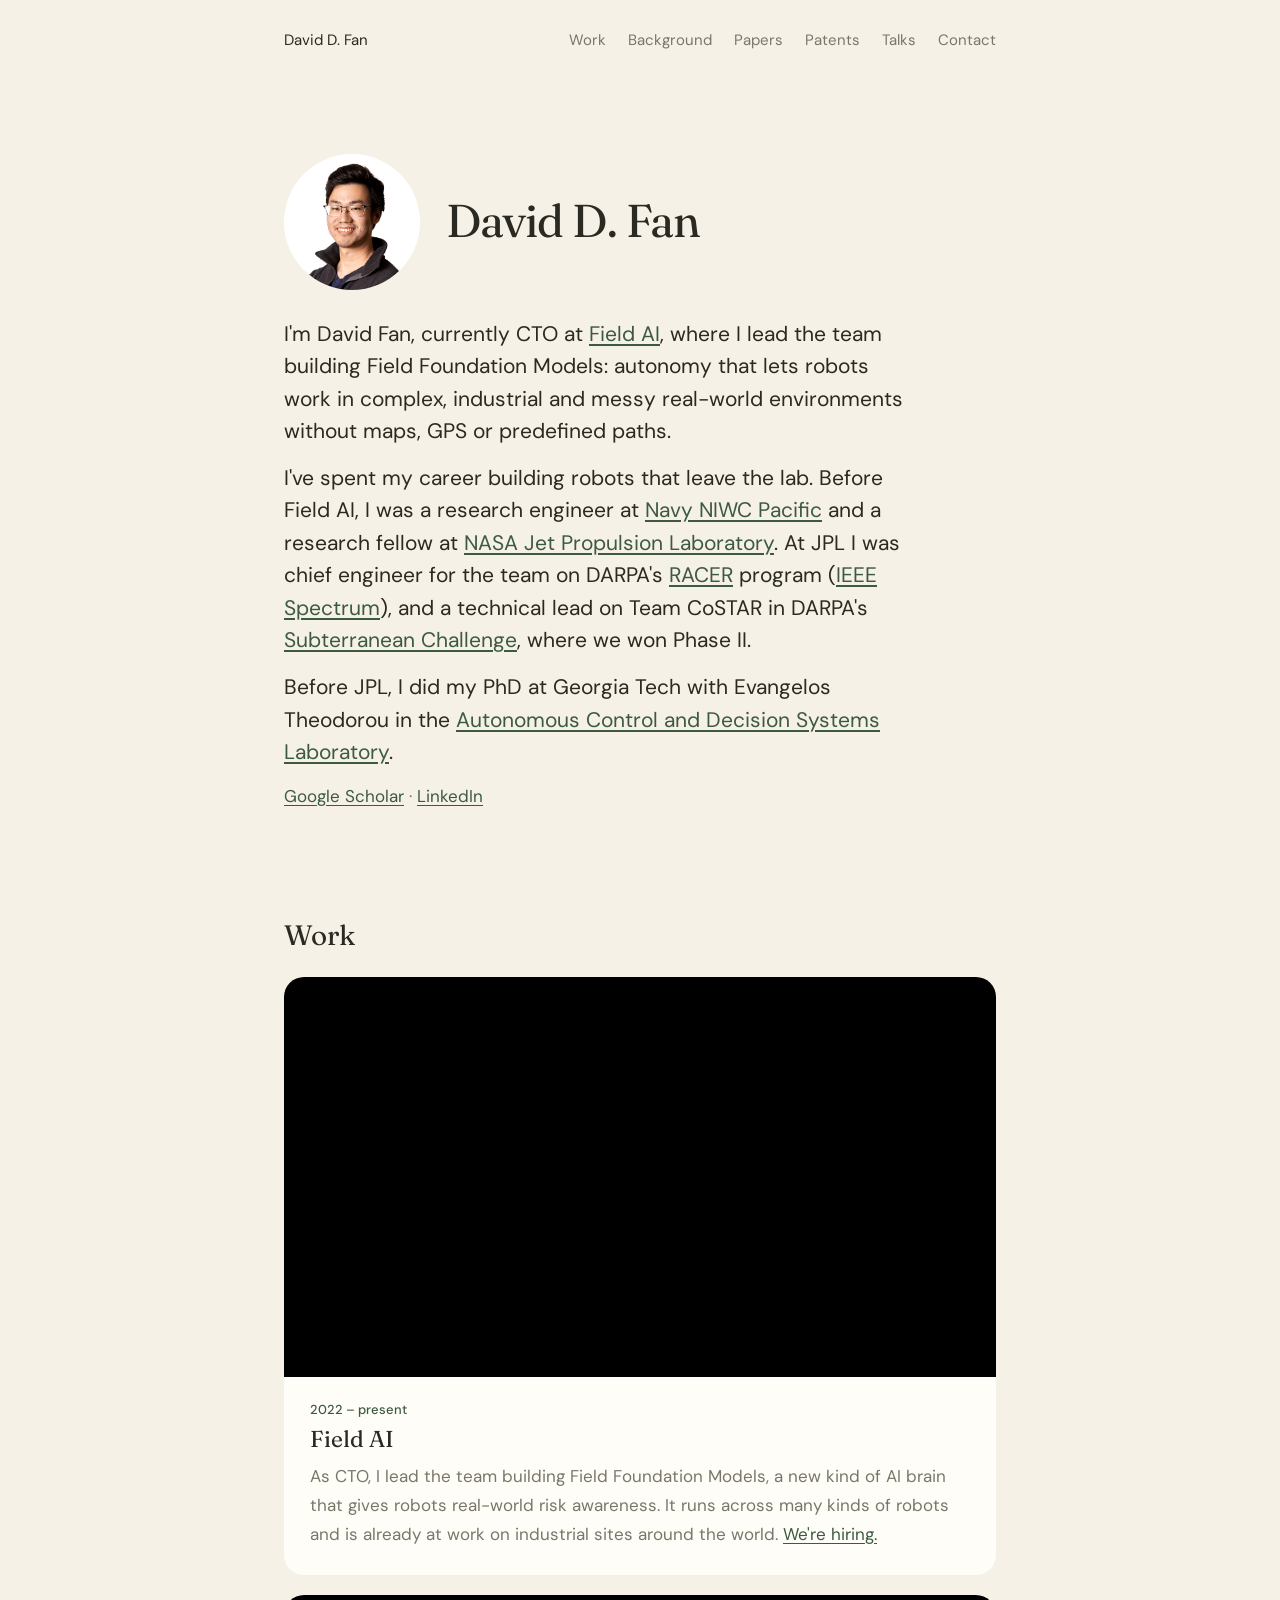
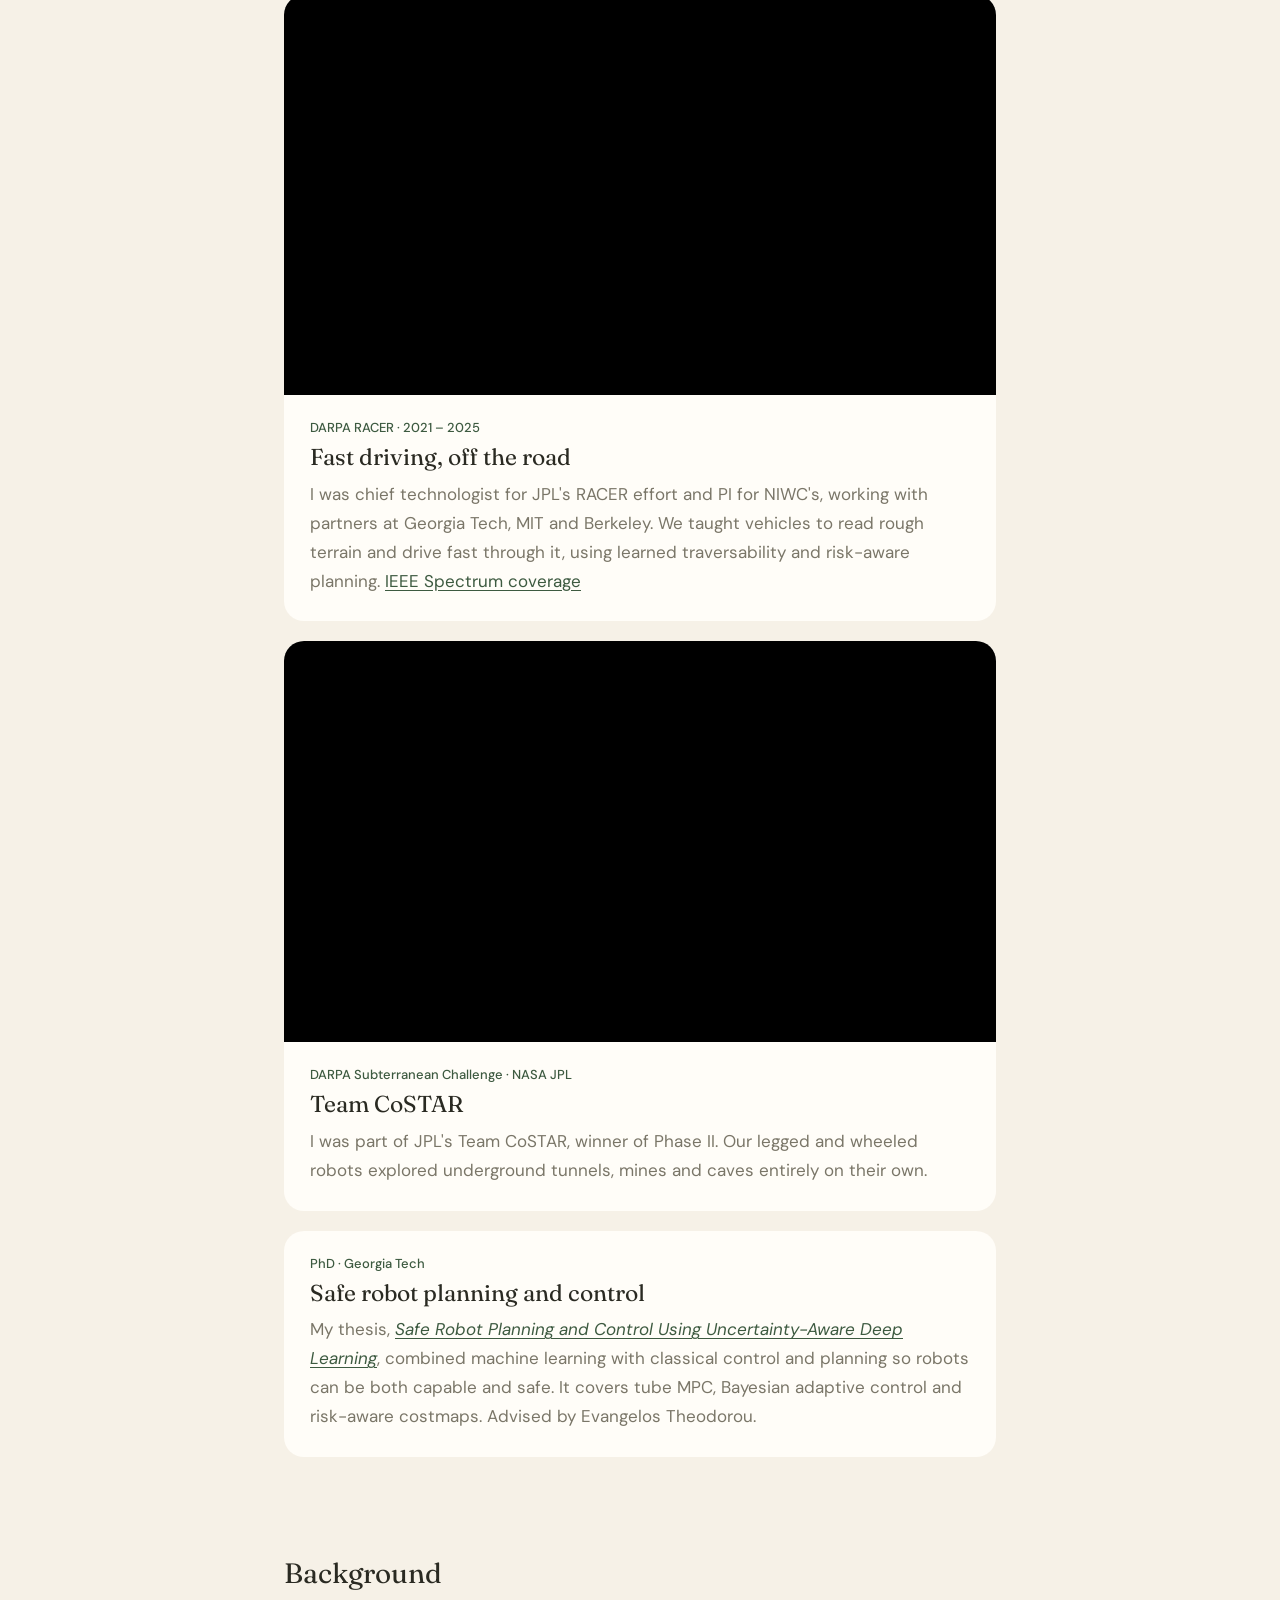
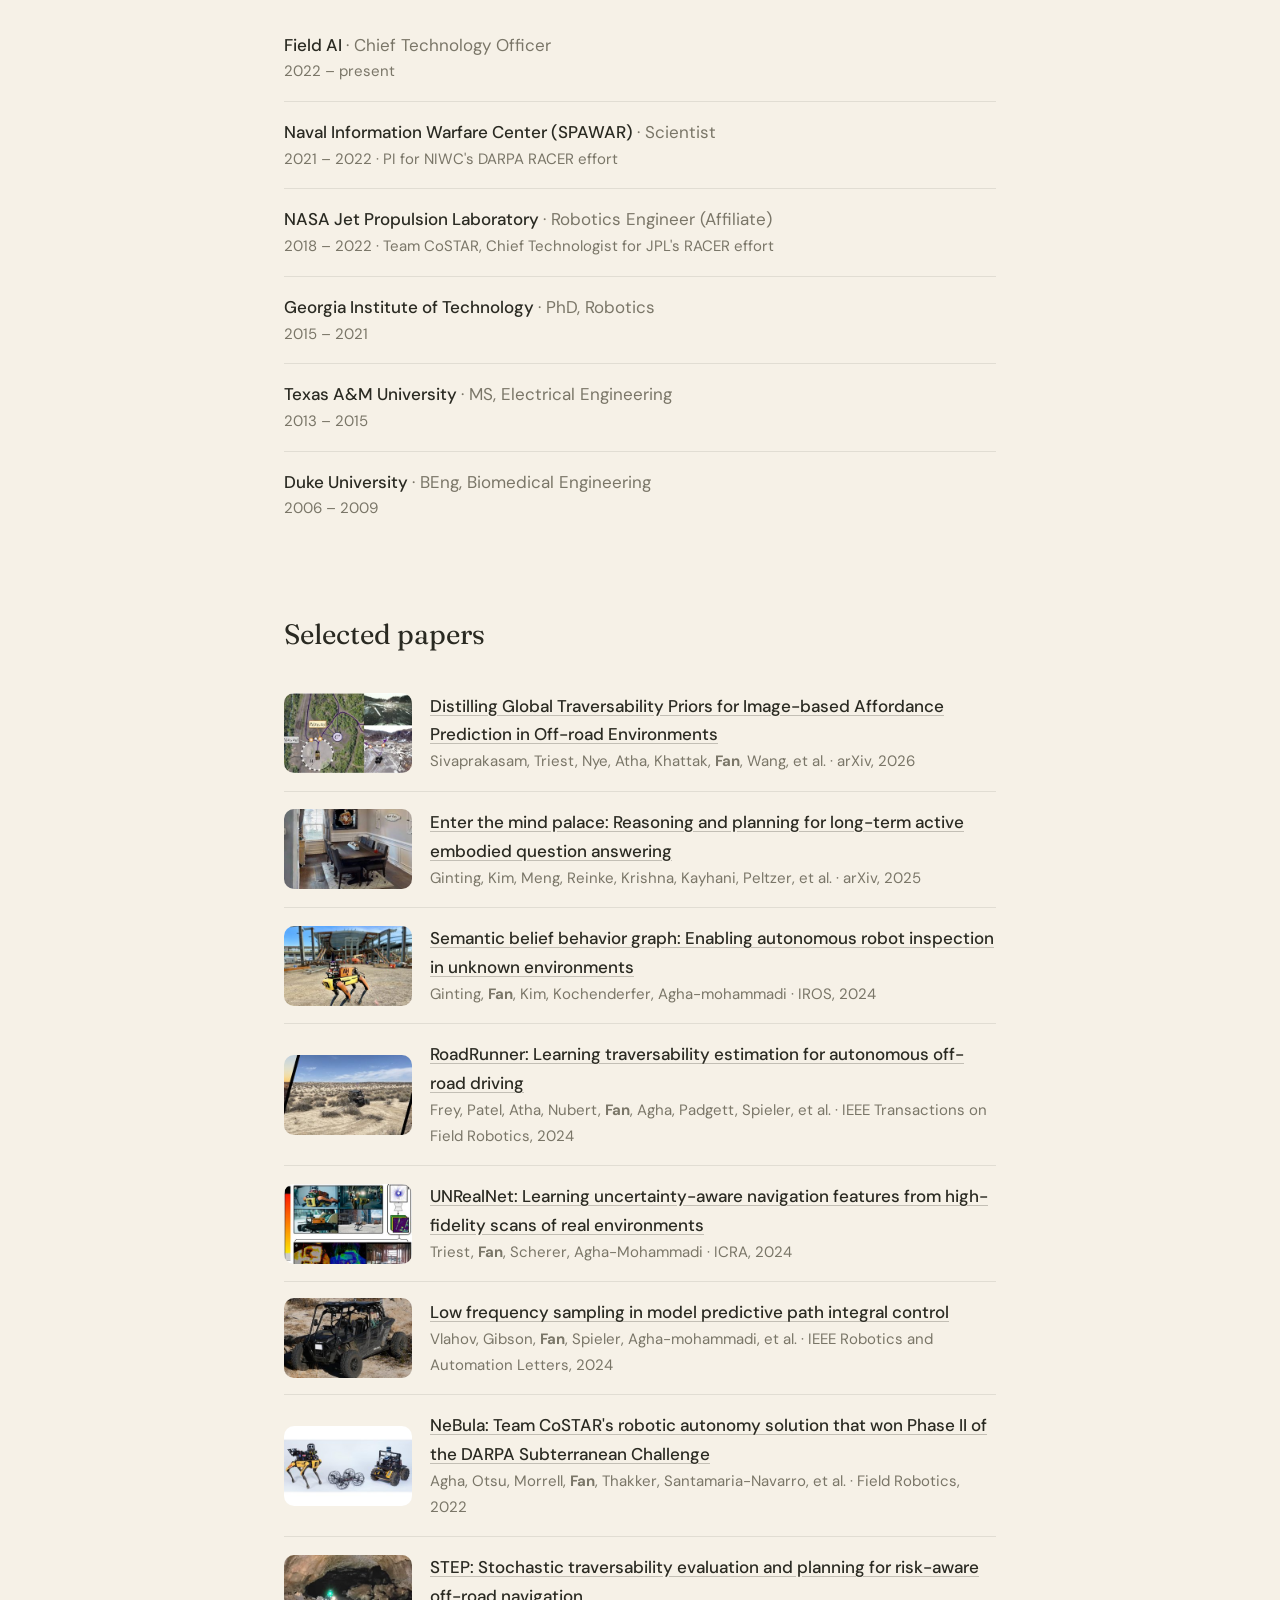
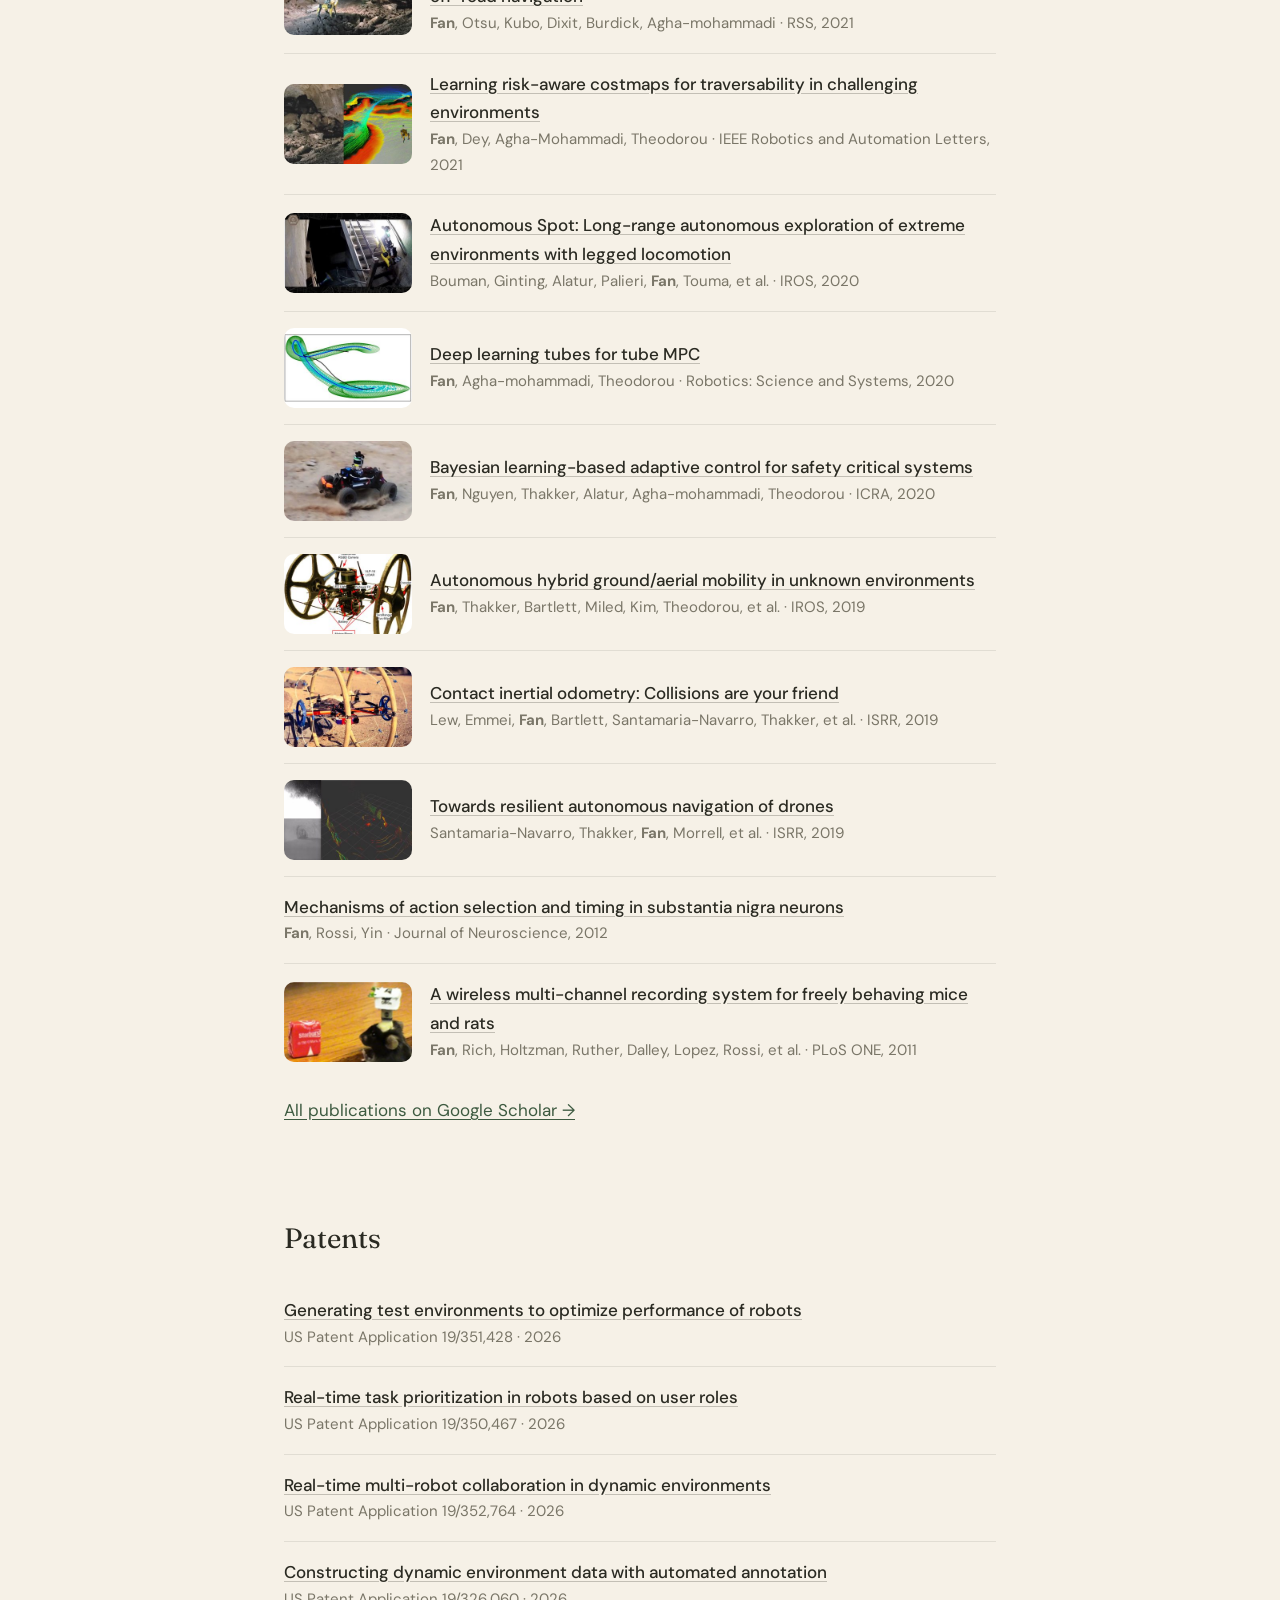
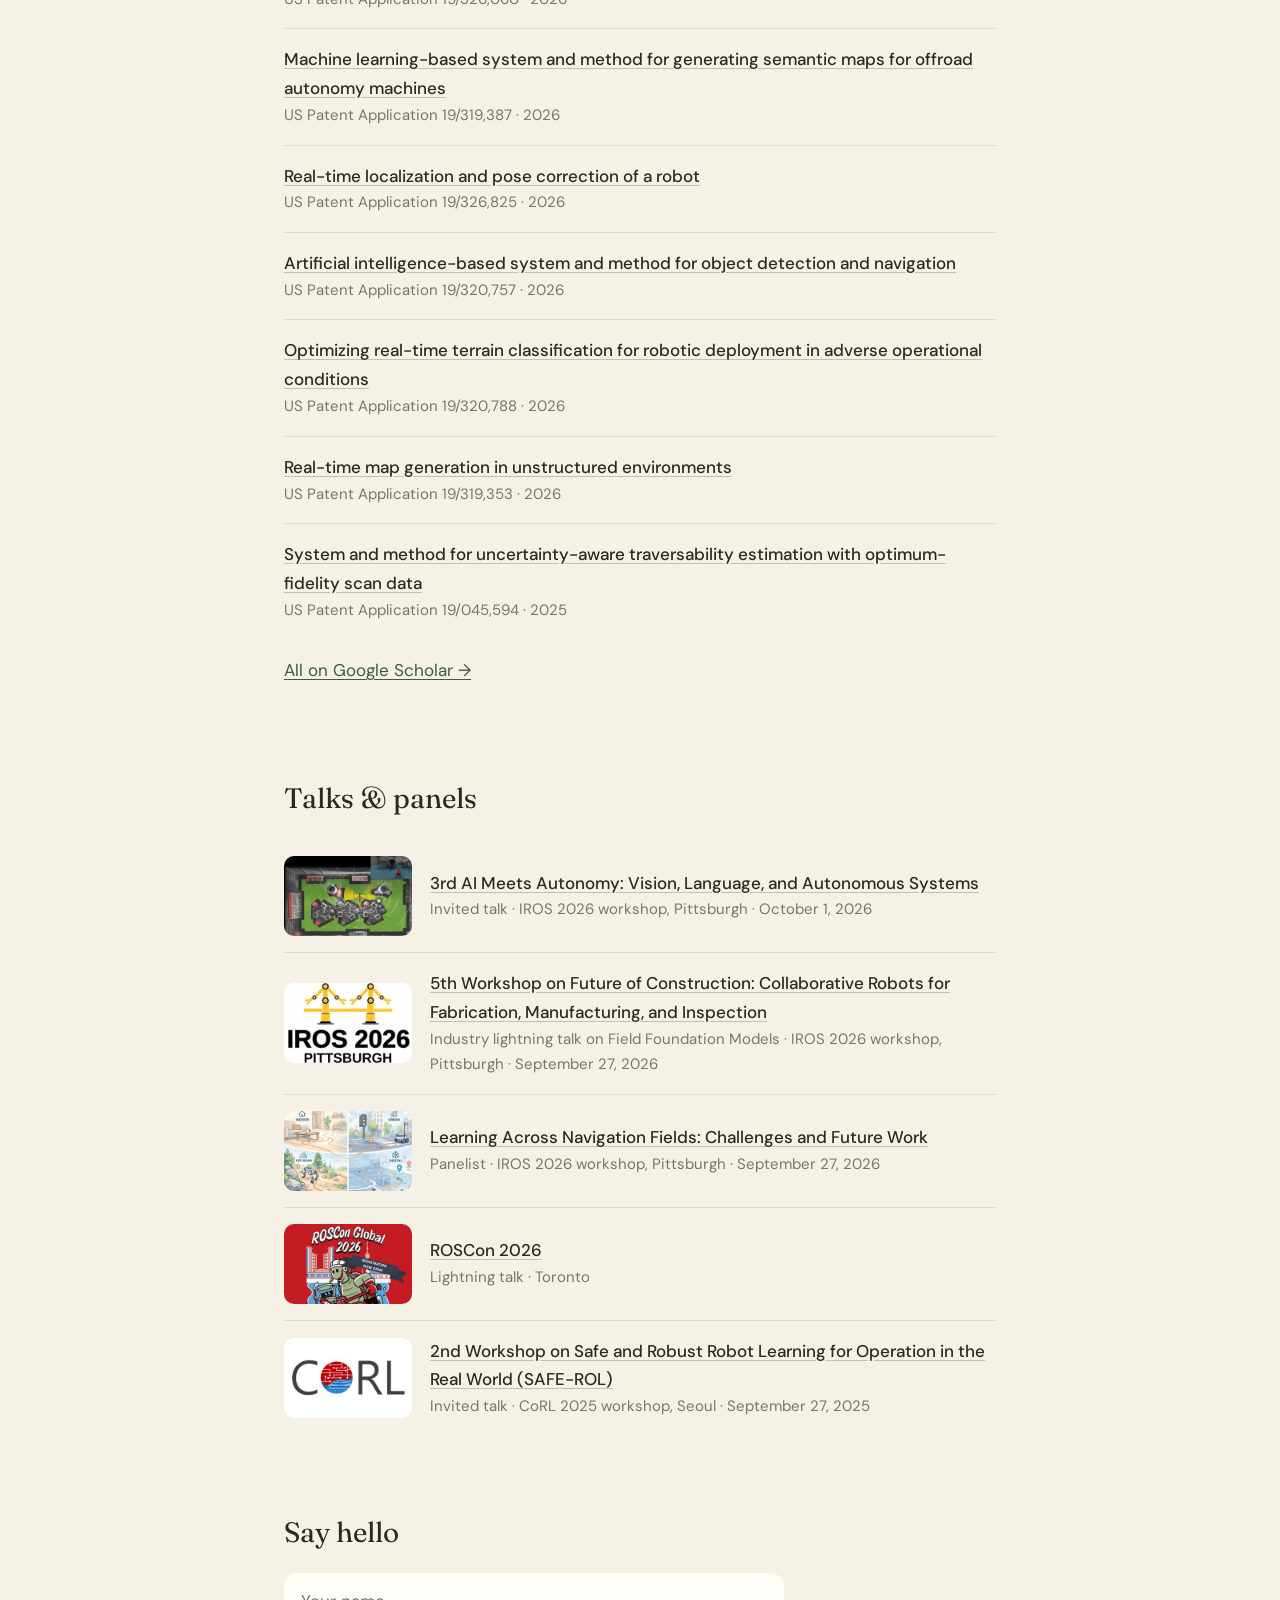
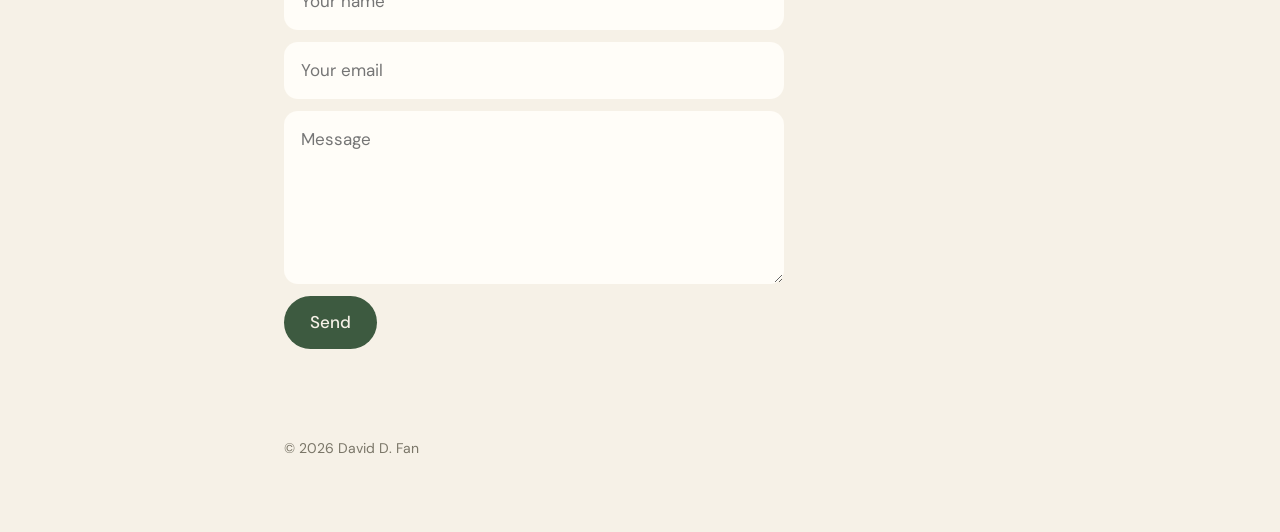
==== index.html @ 1a43c442 "Rename to Selected papers" ====
<!doctype html>
<html lang="en">
<head>
<meta charset="utf-8">
<meta name="viewport" content="width=device-width,initial-scale=1">
<title>David D. Fan</title>
<meta name="description" content="David D. Fan is CTO of Field AI. He builds autonomous robots for the field and previously led work on DARPA SubT and RACER at NASA JPL and NIWC.">
<link rel="preconnect" href="https://fonts.googleapis.com">
<link rel="preconnect" href="https://fonts.gstatic.com" crossorigin>
<link href="https://fonts.googleapis.com/css2?family=DM+Sans:ital,opsz,wght@0,9..40,400;0,9..40,500;0,9..40,600&family=Fraunces:opsz,wght@9..144,400;9..144,500&display=swap" rel="stylesheet">
<style>
:root{--bg:#f6f1e7;--text:#2a2a22;--mute:#7a7668;--accent:#3d5a40;--card:#fffdf8}
@media(prefers-color-scheme:dark){:root{--bg:#1a1b16;--text:#ebe8dc;--mute:#a09c8c;--accent:#a3c9a6;--card:#22241d}}
*{box-sizing:border-box}
body{margin:0;background:var(--bg);color:var(--text);font:17px/1.7 "DM Sans",system-ui,sans-serif;-webkit-font-smoothing:antialiased}
.wrap{max-width:760px;margin:0 auto;padding:0 24px}
a{color:var(--accent);text-underline-offset:3px}
header{padding:28px 0;display:flex;justify-content:space-between;align-items:center;font-size:15px}
header nav a{margin-left:22px;color:var(--mute);text-decoration:none}header nav a:hover{color:var(--text)}
.hero{padding:72px 0 56px}
h1{font:400 clamp(32px,5vw,46px)/1.05 Fraunces,Georgia,serif;letter-spacing:-.02em;margin:0 0 20px}
.hero-top{display:flex;align-items:center;gap:26px;margin:0 0 28px}
.hero-top h1{margin:0}
@media(max-width:520px){.headshot{width:104px;height:104px}.hero-top{gap:18px}}
.hero p{font-size:21px;line-height:1.55;max-width:620px;margin:0 0 14px}
.headshot{width:136px;height:136px;flex:none;border-radius:50%;object-fit:cover;object-position:50% 20%;background:#fff;display:block;margin:0}
.hero .sub{color:var(--mute);font-size:17px}
section{padding:40px 0}
h2{font:400 28px/1.2 Fraunces,Georgia,serif;margin:0 0 24px}
.card{background:var(--card);border-radius:20px;overflow:hidden;margin-bottom:20px}
.card .media{aspect-ratio:16/9;background:#000}
.card .media iframe{width:100%;height:100%;border:0;display:block}
.card .body{padding:22px 26px 26px}
.card .k{font-size:13px;color:var(--accent);font-weight:500;margin-bottom:4px;display:block}
.card h3{font:400 23px/1.25 Fraunces,Georgia,serif;margin:0 0 8px}
.card p{margin:0;color:var(--mute)}
.pub{padding:16px 0;border-bottom:1px solid color-mix(in srgb,var(--text) 10%,transparent)}
.pub:last-of-type{border:0}
.pub .t{font-weight:500}.pub .m{color:var(--mute);font-size:15px}
.grp{font:500 14px/1.2 "DM Sans",system-ui,sans-serif;color:var(--mute);margin:8px 0 2px}
.grp:not(:first-of-type){margin-top:36px}
.has-thumb{display:grid;grid-template-columns:128px 1fr;gap:18px;align-items:center}
.thumb{width:128px;height:80px;object-fit:cover;border-radius:10px;display:block;background:color-mix(in srgb,var(--text) 8%,transparent)}
@media(max-width:520px){.has-thumb{grid-template-columns:88px 1fr;gap:14px}.thumb{width:88px;height:55px;border-radius:8px}}
.pub .t a{color:var(--text);text-decoration-color:color-mix(in srgb,var(--text) 25%,transparent)}
.pub .t a:hover{color:var(--accent);text-decoration-color:var(--accent)}
.soon{color:var(--mute)}
form{display:grid;gap:12px;max-width:500px}
input,textarea{font:inherit;color:var(--text);background:var(--card);border:1px solid transparent;border-radius:14px;padding:13px 16px;width:100%}
input:focus,textarea:focus{outline:0;border-color:var(--accent)}
button{justify-self:start;font:inherit;font-weight:500;background:var(--accent);color:var(--bg);border:0;border-radius:99px;padding:12px 26px;cursor:pointer}
.hp{position:absolute;left:-9999px}#cf-msg{font-size:14px;color:var(--mute)}
footer{padding:48px 0 72px;color:var(--mute);font-size:14px}
</style>
</head>
<body>
<div class="wrap">
<header><span>David D. Fan</span><nav><a href="#work">Work</a><a href="#background">Background</a><a href="#papers">Papers</a><a href="#patents">Patents</a><a href="#talks">Talks</a><a href="#contact">Contact</a></nav></header>

<div class="hero">
<div class="hero-top"><img class="headshot" src="headshot.png" alt="David D. Fan" width="136" height="136"><h1>David D. Fan</h1></div>
<p>I'm David Fan, currently CTO at <a href="https://www.fieldai.com">Field AI</a>, where I lead the team building Field Foundation Models: autonomy that lets robots work in complex, industrial and messy real-world environments without maps, GPS or predefined paths.</p>
<p>I've spent my career building robots that leave the lab. Before Field AI, I was a research engineer at <a href="https://www.niwcpacific.navy.mil">Navy NIWC Pacific</a> and a research fellow at <a href="https://www.jpl.nasa.gov">NASA Jet Propulsion Laboratory</a>. At JPL I was chief engineer for the team on DARPA's <a href="https://www.darpa.mil/program/robotic-autonomy-in-complex-environments-with-resiliency">RACER</a> program (<a href="https://spectrum.ieee.org/darpa-robot-racer">IEEE Spectrum</a>), and a technical lead on Team CoSTAR in DARPA's <a href="https://www.darpa.mil/program/darpa-subterranean-challenge">Subterranean Challenge</a>, where we won Phase II.</p>
<p>Before JPL, I did my PhD at Georgia Tech with Evangelos Theodorou in the <a href="https://sites.gatech.edu/acds/">Autonomous Control and Decision Systems Laboratory</a>.</p>
<p class="sub"><a href="https://scholar.google.com/citations?user=vbhA9hwAAAAJ">Google Scholar</a> · <a href="https://www.linkedin.com/in/david-d-fan-8157a797/">LinkedIn</a></p>
</div>

<section id="work"><h2>Work</h2>
<div class="card"><div class="media"><iframe src="https://www.youtube-nocookie.com/embed/_vDo5YnYs_w" title="Introducing Field Foundation Models" loading="lazy" allow="accelerometer; encrypted-media; gyroscope; picture-in-picture; fullscreen" allowfullscreen referrerpolicy="strict-origin-when-cross-origin"></iframe></div><div class="body"><span class="k">2022 – present</span><h3>Field AI</h3><p>As CTO, I lead the team building Field Foundation Models, a new kind of AI brain that gives robots real-world risk awareness. It runs across many kinds of robots and is already at work on industrial sites around the world. <a href="https://www.fieldai.com/careers">We're hiring.</a></p></div></div>
<div class="card"><div class="media"><iframe src="https://www.youtube-nocookie.com/embed/j7bwTUSq9dg" title="FieldAI Highlights from DARPA RACER Program" loading="lazy" allow="accelerometer; encrypted-media; gyroscope; picture-in-picture; fullscreen" allowfullscreen referrerpolicy="strict-origin-when-cross-origin"></iframe></div><div class="body"><span class="k">DARPA RACER · 2021 – 2025</span><h3>Fast driving, off the road</h3><p>I was chief technologist for JPL's RACER effort and PI for NIWC's, working with partners at Georgia Tech, MIT and Berkeley. We taught vehicles to read rough terrain and drive fast through it, using learned traversability and risk-aware planning. <a href="https://spectrum.ieee.org/darpa-robot-racer">IEEE Spectrum coverage</a></p></div></div>
<div class="card"><div class="media"><iframe src="https://www.youtube-nocookie.com/embed/s_1roVVAXNU" title="JPL's Team CoSTAR at the DARPA Subterranean Challenge" loading="lazy" allow="accelerometer; encrypted-media; gyroscope; picture-in-picture; fullscreen" allowfullscreen referrerpolicy="strict-origin-when-cross-origin"></iframe></div><div class="body"><span class="k">DARPA Subterranean Challenge · NASA JPL</span><h3>Team CoSTAR</h3><p>I was part of JPL's Team CoSTAR, winner of Phase II. Our legged and wheeled robots explored underground tunnels, mines and caves entirely on their own.</p></div></div>
<div class="card"><div class="body"><span class="k">PhD · Georgia Tech</span><h3>Safe robot planning and control</h3><p>My thesis, <a href="https://repository.gatech.edu/entities/publication/a9254ed6-52ed-41ac-92f2-33fd82335b7a"><em>Safe Robot Planning and Control Using Uncertainty-Aware Deep Learning</em></a>, combined machine learning with classical control and planning so robots can be both capable and safe. It covers tube MPC, Bayesian adaptive control and risk-aware costmaps. Advised by Evangelos Theodorou.</p></div></div>
</section>

<section id="background"><h2>Background</h2>
<div class="pub"><div class="t">Field AI <span style="color:var(--mute);font-weight:400">· Chief Technology Officer</span></div><div class="m">2022 – present</div></div>
<div class="pub"><div class="t">Naval Information Warfare Center (SPAWAR) <span style="color:var(--mute);font-weight:400">· Scientist</span></div><div class="m">2021 – 2022 · PI for NIWC's DARPA RACER effort</div></div>
<div class="pub"><div class="t">NASA Jet Propulsion Laboratory <span style="color:var(--mute);font-weight:400">· Robotics Engineer (Affiliate)</span></div><div class="m">2018 – 2022 · Team CoSTAR, Chief Technologist for JPL's RACER effort</div></div>
<div class="pub"><div class="t">Georgia Institute of Technology <span style="color:var(--mute);font-weight:400">· PhD, Robotics</span></div><div class="m">2015 – 2021</div></div>
<div class="pub"><div class="t">Texas A&amp;M University <span style="color:var(--mute);font-weight:400">· MS, Electrical Engineering</span></div><div class="m">2013 – 2015</div></div>
<div class="pub"><div class="t">Duke University <span style="color:var(--mute);font-weight:400">· BEng, Biomedical Engineering</span></div><div class="m">2006 – 2009</div></div>
</section>

<section id="papers"><h2>Selected papers</h2>
<div class="pub has-thumb"><img class="thumb" src="img/distilling.jpg" alt="" loading="lazy" width="320" height="200"><div><div class="t"><a href="https://arxiv.org/abs/2607.17984">Distilling Global Traversability Priors for Image-based Affordance Prediction in Off-road Environments</a></div><div class="m">Sivaprakasam, Triest, Nye, Atha, Khattak, <b>Fan</b>, Wang, et al. · arXiv, 2026</div></div></div>
<div class="pub has-thumb"><img class="thumb" src="img/mindpalace.jpg" alt="" loading="lazy" width="320" height="200"><div><div class="t"><a href="https://arxiv.org/abs/2507.12846">Enter the mind palace: Reasoning and planning for long-term active embodied question answering</a></div><div class="m">Ginting, Kim, Meng, Reinke, Krishna, Kayhani, Peltzer, et al. · arXiv, 2025</div></div></div>
<div class="pub has-thumb"><img class="thumb" src="img/sbbg.jpg" alt="" loading="lazy" width="320" height="200"><div><div class="t"><a href="https://arxiv.org/abs/2401.17191">Semantic belief behavior graph: Enabling autonomous robot inspection in unknown environments</a></div><div class="m">Ginting, <b>Fan</b>, Kim, Kochenderfer, Agha-mohammadi · IROS, 2024</div></div></div>
<div class="pub has-thumb"><img class="thumb" src="img/roadrunner.jpg" alt="" loading="lazy" width="320" height="200"><div><div class="t"><a href="https://arxiv.org/abs/2402.19341">RoadRunner: Learning traversability estimation for autonomous off-road driving</a></div><div class="m">Frey, Patel, Atha, Nubert, <b>Fan</b>, Agha, Padgett, Spieler, et al. · IEEE Transactions on Field Robotics, 2024</div></div></div>
<div class="pub has-thumb"><img class="thumb" src="img/unrealnet.jpg" alt="" loading="lazy" width="320" height="200"><div><div class="t"><a href="https://arxiv.org/abs/2407.08720">UNRealNet: Learning uncertainty-aware navigation features from high-fidelity scans of real environments</a></div><div class="m">Triest, <b>Fan</b>, Scherer, Agha-Mohammadi · ICRA, 2024</div></div></div>
<div class="pub has-thumb"><img class="thumb" src="img/mppi.jpg" alt="" loading="lazy" width="320" height="200"><div><div class="t"><a href="https://arxiv.org/abs/2404.03094">Low frequency sampling in model predictive path integral control</a></div><div class="m">Vlahov, Gibson, <b>Fan</b>, Spieler, Agha-mohammadi, et al. · IEEE Robotics and Automation Letters, 2024</div></div></div>
<div class="pub has-thumb"><img class="thumb" src="img/nebula.jpg" alt="" loading="lazy" width="320" height="200"><div><div class="t"><a href="https://arxiv.org/abs/2103.11470">NeBula: Team CoSTAR's robotic autonomy solution that won Phase II of the DARPA Subterranean Challenge</a></div><div class="m">Agha, Otsu, Morrell, <b>Fan</b>, Thakker, Santamaria-Navarro, et al. · Field Robotics, 2022</div></div></div>
<div class="pub has-thumb"><img class="thumb" src="img/step.jpg" alt="" loading="lazy" width="320" height="200"><div><div class="t"><a href="https://arxiv.org/abs/2103.02828">STEP: Stochastic traversability evaluation and planning for risk-aware off-road navigation</a></div><div class="m"><b>Fan</b>, Otsu, Kubo, Dixit, Burdick, Agha-mohammadi · RSS, 2021</div></div></div>
<div class="pub has-thumb"><img class="thumb" src="img/costmaps.jpg" alt="" loading="lazy" width="320" height="200"><div><div class="t"><a href="https://arxiv.org/abs/2107.11722">Learning risk-aware costmaps for traversability in challenging environments</a></div><div class="m"><b>Fan</b>, Dey, Agha-Mohammadi, Theodorou · IEEE Robotics and Automation Letters, 2021</div></div></div>
<div class="pub has-thumb"><img class="thumb" src="img/spot.jpg" alt="" loading="lazy" width="320" height="200"><div><div class="t"><a href="https://arxiv.org/abs/2010.09259">Autonomous Spot: Long-range autonomous exploration of extreme environments with legged locomotion</a></div><div class="m">Bouman, Ginting, Alatur, Palieri, <b>Fan</b>, Touma, et al. · IROS, 2020</div></div></div>
<div class="pub has-thumb"><img class="thumb" src="img/tubempc.jpg" alt="" loading="lazy" width="320" height="200"><div><div class="t"><a href="https://arxiv.org/abs/2002.01587">Deep learning tubes for tube MPC</a></div><div class="m"><b>Fan</b>, Agha-mohammadi, Theodorou · Robotics: Science and Systems, 2020</div></div></div>
<div class="pub has-thumb"><img class="thumb" src="img/bayesian.jpg" alt="" loading="lazy" width="320" height="200"><div><div class="t"><a href="https://arxiv.org/abs/1910.02325">Bayesian learning-based adaptive control for safety critical systems</a></div><div class="m"><b>Fan</b>, Nguyen, Thakker, Alatur, Agha-mohammadi, Theodorou · ICRA, 2020</div></div></div>
<div class="pub has-thumb"><img class="thumb" src="img/hybrid.jpg" alt="" loading="lazy" width="320" height="200"><div><div class="t"><a href="https://arxiv.org/abs/2009.05631">Autonomous hybrid ground/aerial mobility in unknown environments</a></div><div class="m"><b>Fan</b>, Thakker, Bartlett, Miled, Kim, Theodorou, et al. · IROS, 2019</div></div></div>
<div class="pub has-thumb"><img class="thumb" src="img/contact.jpg" alt="" loading="lazy" width="320" height="200"><div><div class="t"><a href="https://arxiv.org/abs/1909.00079">Contact inertial odometry: Collisions are your friend</a></div><div class="m">Lew, Emmei, <b>Fan</b>, Bartlett, Santamaria-Navarro, Thakker, et al. · ISRR, 2019</div></div></div>
<div class="pub has-thumb"><img class="thumb" src="img/drones.jpg" alt="" loading="lazy" width="320" height="200"><div><div class="t"><a href="https://arxiv.org/abs/2008.09679">Towards resilient autonomous navigation of drones</a></div><div class="m">Santamaria-Navarro, Thakker, <b>Fan</b>, Morrell, et al. · ISRR, 2019</div></div></div>
<div class="pub"><div class="t"><a href="https://www.jneurosci.org/content/32/16/5534.short">Mechanisms of action selection and timing in substantia nigra neurons</a></div><div class="m"><b>Fan</b>, Rossi, Yin · Journal of Neuroscience, 2012</div></div>
<div class="pub has-thumb"><img class="thumb" src="img/wireless.jpg" alt="" loading="lazy" width="320" height="200"><div><div class="t"><a href="https://journals.plos.org/plosone/article?id=10.1371/journal.pone.0022033">A wireless multi-channel recording system for freely behaving mice and rats</a></div><div class="m"><b>Fan</b>, Rich, Holtzman, Ruther, Dalley, Lopez, Rossi, et al. · PLoS ONE, 2011</div></div></div>
<p><a href="https://scholar.google.com/citations?user=vbhA9hwAAAAJ&sortby=pubdate">All publications on Google Scholar →</a></p>
</section>

<section id="patents"><h2>Patents</h2>
<div class="pub"><div class="t"><a href="https://patents.google.com/patent/US20260097506A1/en">Generating test environments to optimize performance of robots</a></div><div class="m">US Patent Application 19/351,428 · 2026</div></div>
<div class="pub"><div class="t"><a href="https://patents.google.com/patent/US20260097496A1/en">Real-time task prioritization in robots based on user roles</a></div><div class="m">US Patent Application 19/350,467 · 2026</div></div>
<div class="pub"><div class="t"><a href="https://patents.google.com/patent/US20260099148A1/en">Real-time multi-robot collaboration in dynamic environments</a></div><div class="m">US Patent Application 19/352,764 · 2026</div></div>
<div class="pub"><div class="t"><a href="https://patents.google.com/patent/US20260073719A1/en">Constructing dynamic environment data with automated annotation</a></div><div class="m">US Patent Application 19/326,060 · 2026</div></div>
<div class="pub"><div class="t"><a href="https://patents.google.com/patent/US20260072435A1/en">Machine learning-based system and method for generating semantic maps for offroad autonomy machines</a></div><div class="m">US Patent Application 19/319,387 · 2026</div></div>
<div class="pub"><div class="t"><a href="https://patents.google.com/patent/US20260070218A1/en">Real-time localization and pose correction of a robot</a></div><div class="m">US Patent Application 19/326,825 · 2026</div></div>
<div class="pub"><div class="t"><a href="https://patents.google.com/patent/US20260064122A1/en">Artificial intelligence-based system and method for object detection and navigation</a></div><div class="m">US Patent Application 19/320,757 · 2026</div></div>
<div class="pub"><div class="t"><a href="https://patents.google.com/patent/US20260064126A1/en">Optimizing real-time terrain classification for robotic deployment in adverse operational conditions</a></div><div class="m">US Patent Application 19/320,788 · 2026</div></div>
<div class="pub"><div class="t"><a href="https://patents.google.com/patent/US20260063444A1/en">Real-time map generation in unstructured environments</a></div><div class="m">US Patent Application 19/319,353 · 2026</div></div>
<div class="pub"><div class="t"><a href="https://patents.google.com/patent/US20250252306A1/en">System and method for uncertainty-aware traversability estimation with optimum-fidelity scan data</a></div><div class="m">US Patent Application 19/045,594 · 2025</div></div>
<p><a href="https://scholar.google.com/citations?user=vbhA9hwAAAAJ&sortby=pubdate">All on Google Scholar →</a></p>
</section>

<section id="talks"><h2>Talks &amp; panels</h2>
<div class="pub has-thumb"><img class="thumb" src="img/ev-aima.jpg" alt="" loading="lazy" width="320" height="200"><div><div class="t"><a href="https://www.ai-meets-autonomy.com/">3rd AI Meets Autonomy: Vision, Language, and Autonomous Systems</a></div><div class="m">Invited talk · IROS 2026 workshop, Pittsburgh · October 1, 2026</div></div></div>
<div class="pub has-thumb"><img class="thumb" src="img/ev-iros.jpg" alt="" loading="lazy" width="320" height="200"><div><div class="t"><a href="https://construction-robots.github.io/">5th Workshop on Future of Construction: Collaborative Robots for Fabrication, Manufacturing, and Inspection</a></div><div class="m">Industry lightning talk on Field Foundation Models · IROS 2026 workshop, Pittsburgh · September 27, 2026</div></div></div>
<div class="pub has-thumb"><img class="thumb" src="img/ev-bridging.jpg" alt="" loading="lazy" width="320" height="200"><div><div class="t"><a href="https://bridging-navigation.github.io/website/">Learning Across Navigation Fields: Challenges and Future Work</a></div><div class="m">Panelist · IROS 2026 workshop, Pittsburgh · September 27, 2026</div></div></div>
<div class="pub has-thumb"><img class="thumb" src="img/ev-roscon.jpg" alt="" loading="lazy" width="320" height="200"><div><div class="t"><a href="https://roscon.ros.org/2026/">ROSCon 2026</a></div><div class="m">Lightning talk · Toronto</div></div></div>
<div class="pub has-thumb"><img class="thumb" src="img/ev-corl.jpg" alt="" loading="lazy" width="320" height="200"><div><div class="t"><a href="https://sites.google.com/view/corl-2025-safe-rol-workshop">2nd Workshop on Safe and Robust Robot Learning for Operation in the Real World (SAFE-ROL)</a></div><div class="m">Invited talk · CoRL 2025 workshop, Seoul · September 27, 2025</div></div></div>
</section>

<section id="contact"><h2>Say hello</h2>
<form id="cf" action="https://api.web3forms.com/submit" method="POST">
<input type="hidden" name="access_key" value="56263e25-d30d-431f-a925-08bc51d784b4">
<input type="hidden" name="subject" value="New message from daviddfan.com">
<input type="hidden" name="from_name" value="daviddfan.com">
<input type="checkbox" name="botcheck" class="hp" tabindex="-1" autocomplete="off">
<input name="name" placeholder="Your name" required>
<input name="email" type="email" placeholder="Your email" required>
<textarea name="message" rows="5" placeholder="Message" required></textarea>
<div><button type="submit">Send</button> <span id="cf-msg"></span></div>
</form></section>

<footer>© <span id="yr"></span> David D. Fan</footer>
</div>
<script>
document.getElementById('yr').textContent=new Date().getFullYear();
document.getElementById('cf').addEventListener('submit',async e=>{e.preventDefault();const f=e.target,m=document.getElementById('cf-msg');m.textContent='Sending…';
try{const r=await fetch(f.action,{method:'POST',headers:{Accept:'application/json'},body:new FormData(f)});const j=await r.json();
if(j.success){m.textContent='Sent. Thank you!';f.reset()}else m.textContent='Something went wrong.'}catch{m.textContent='Network error.'}});
</script>
</body>
</html>
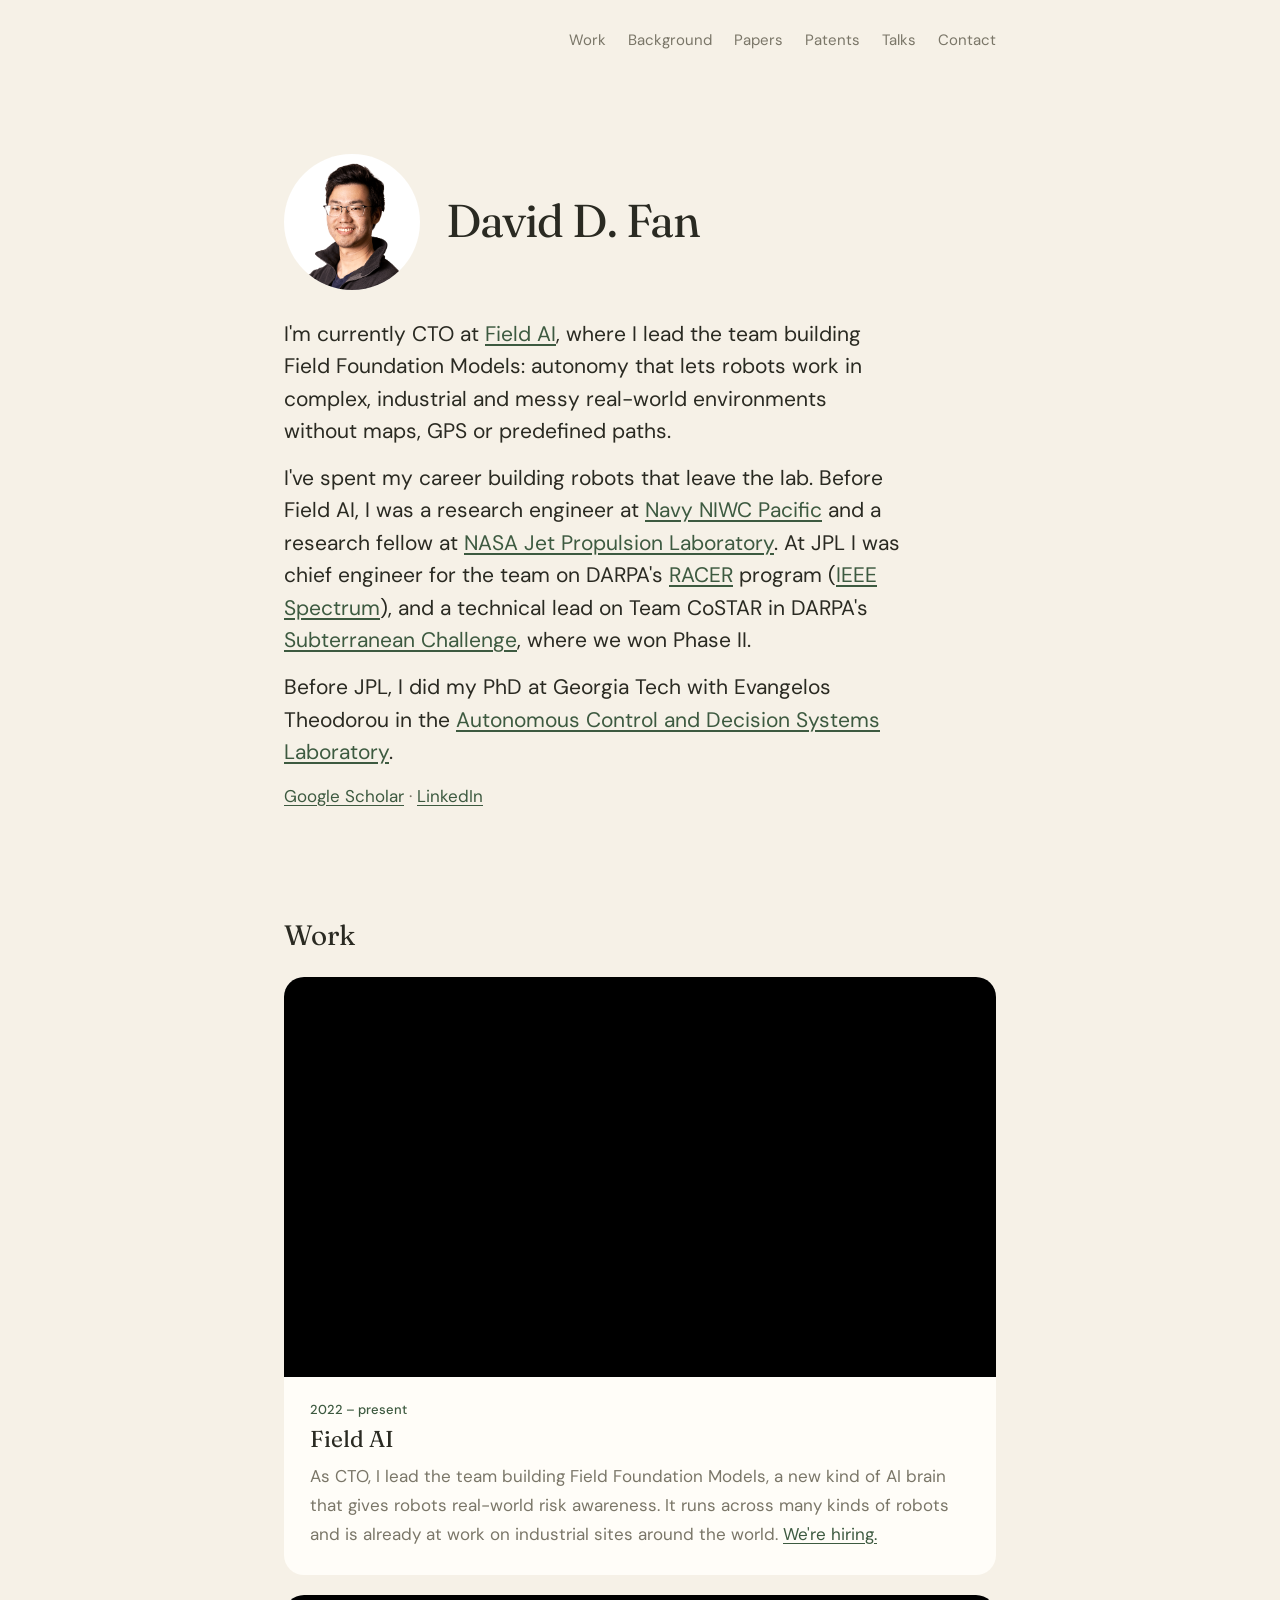
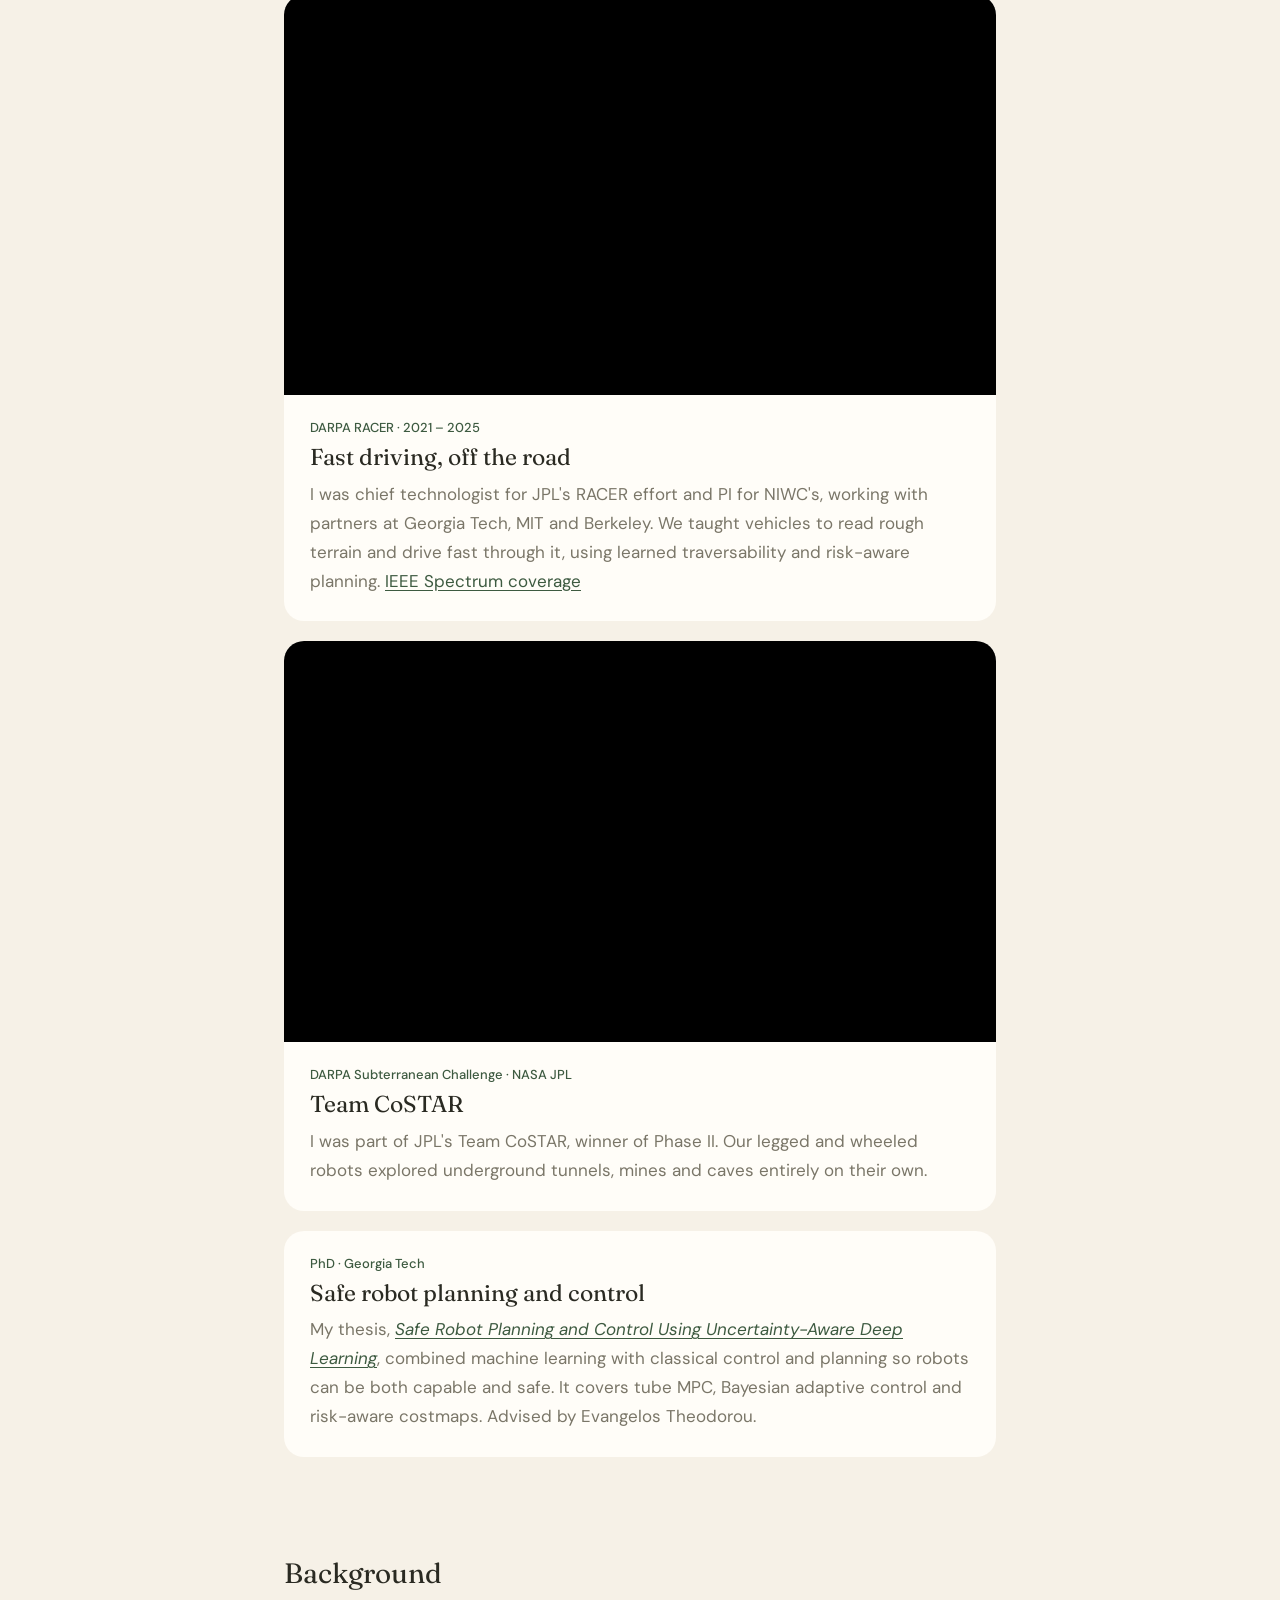
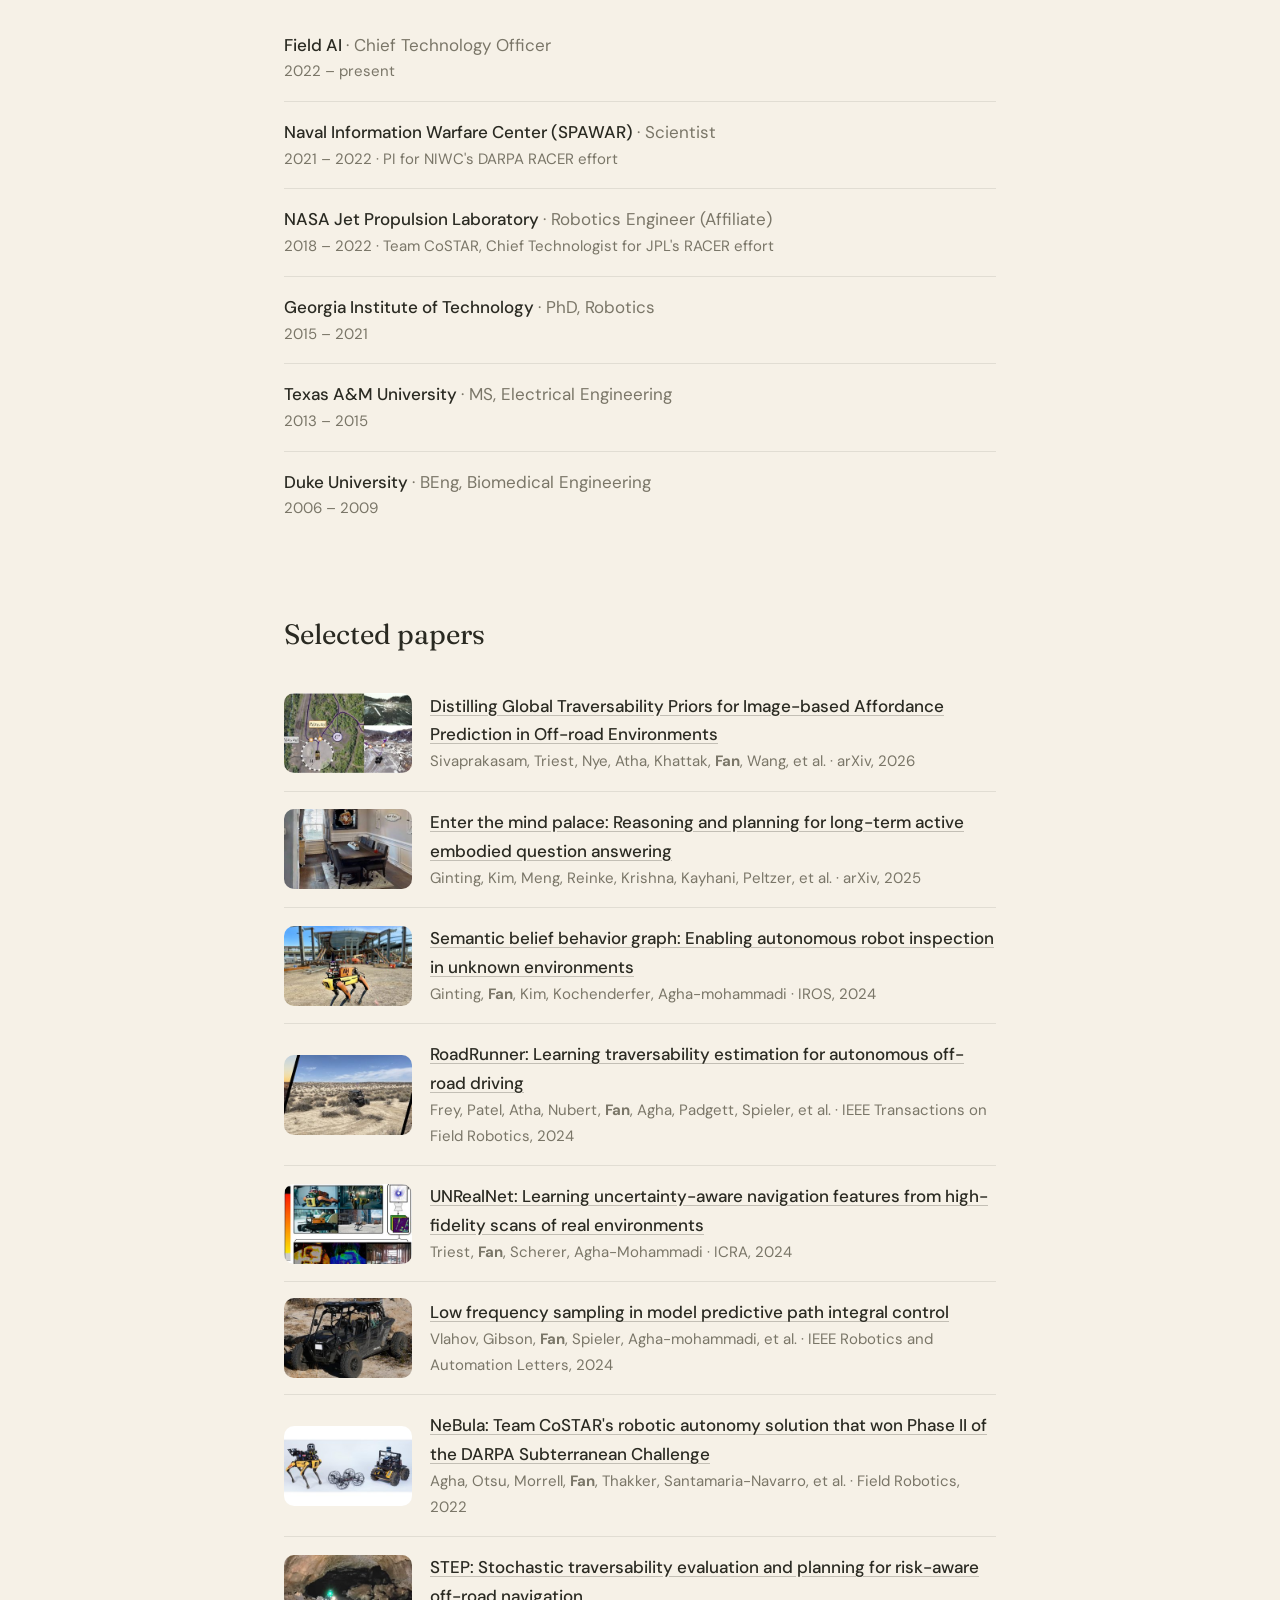
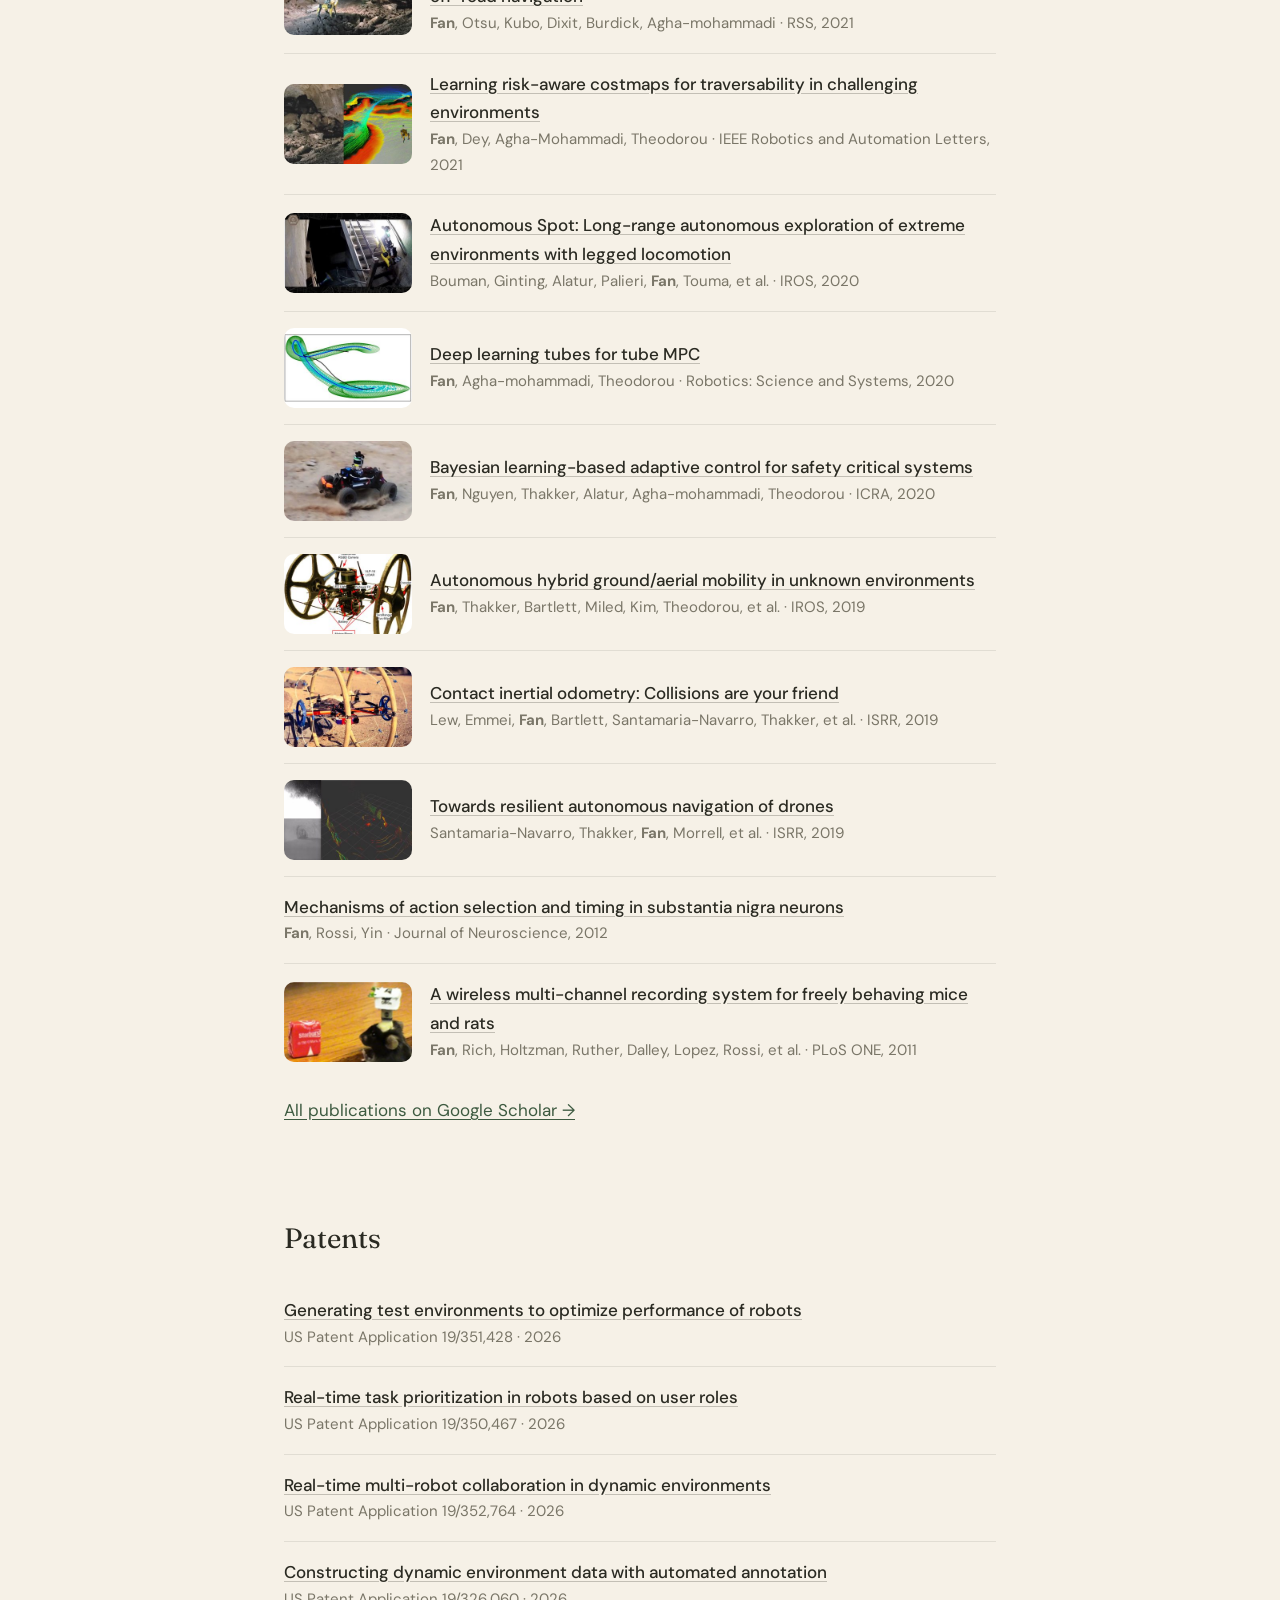
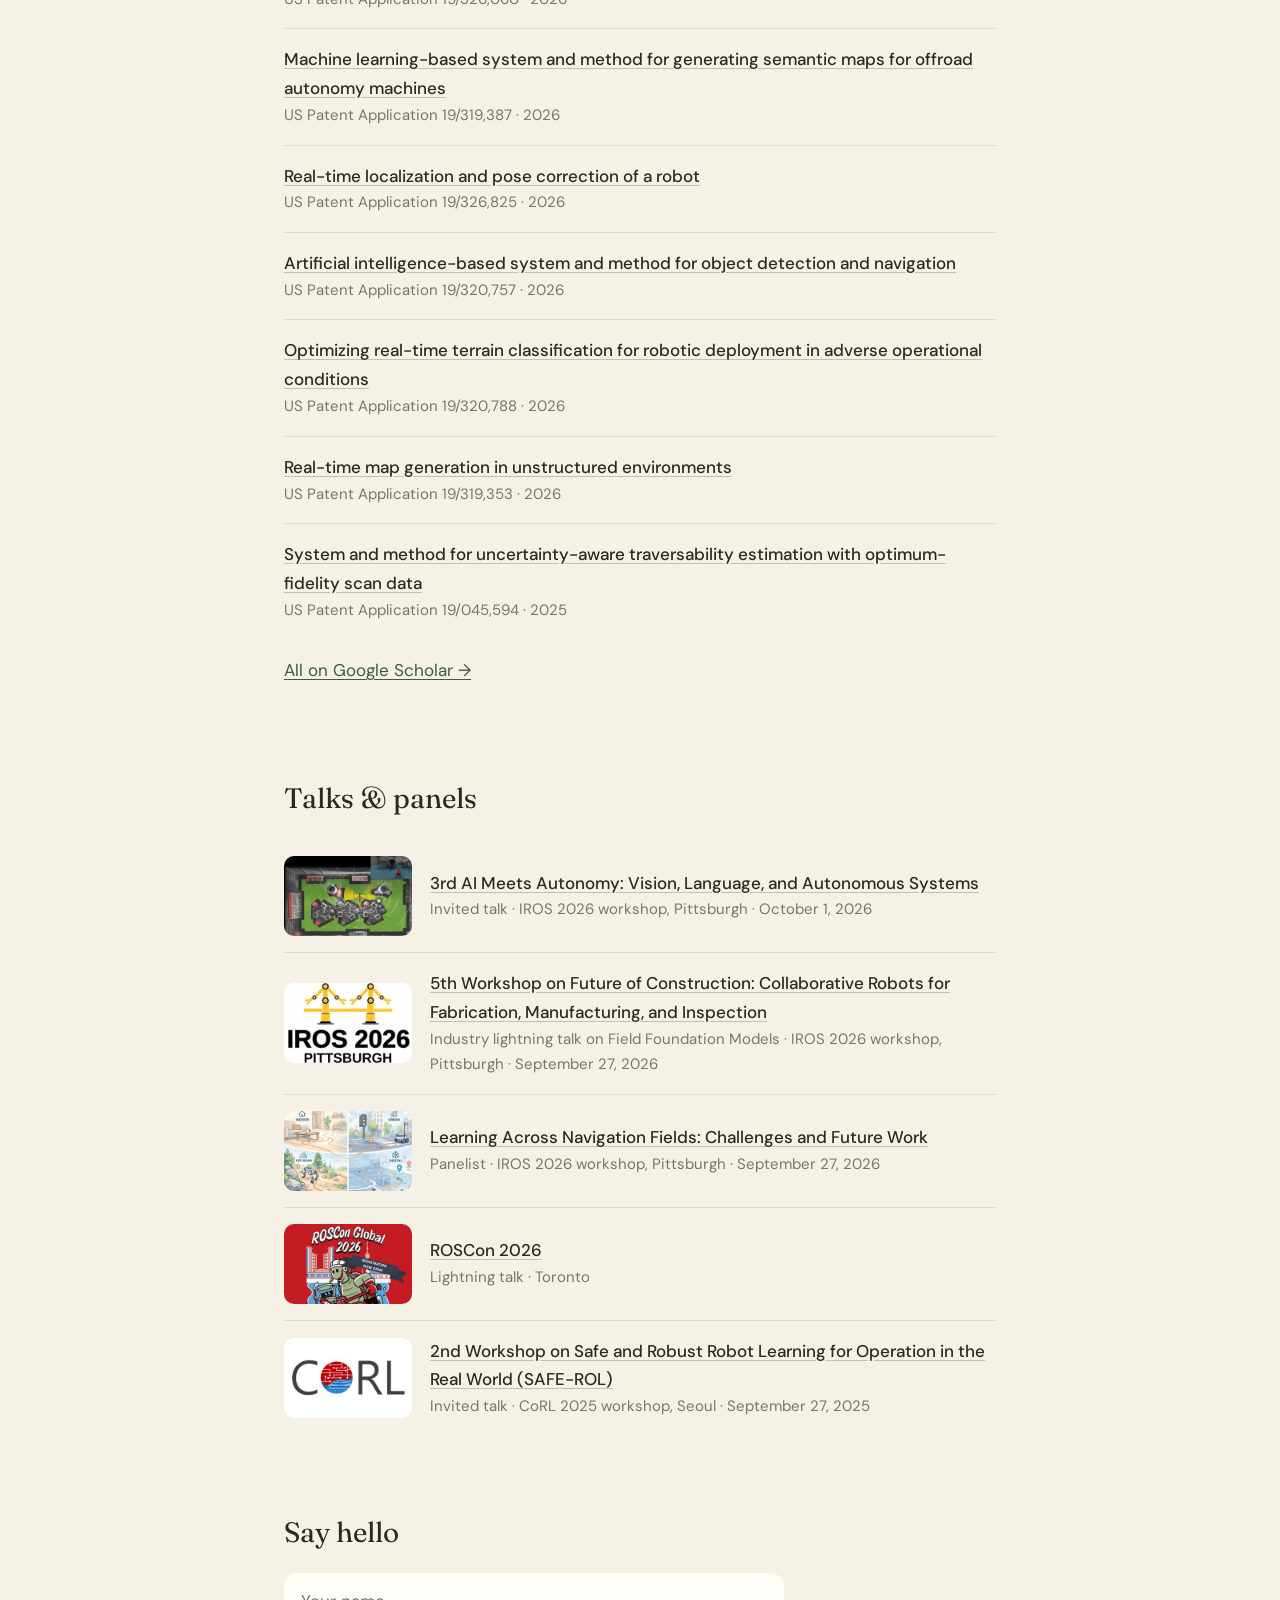
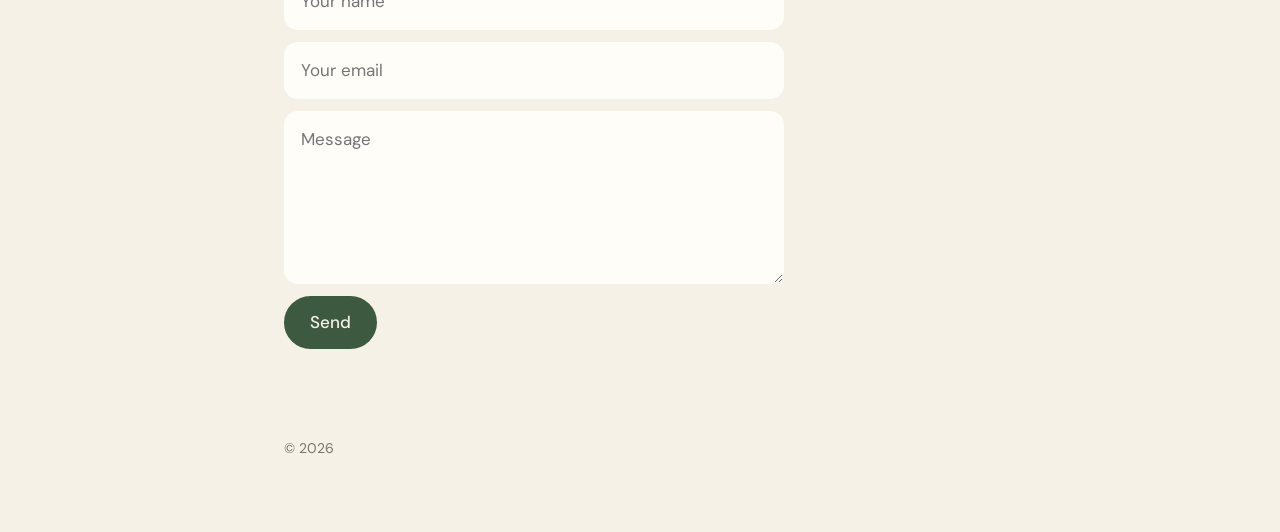
==== commit 05ec1823: "Reduce repeated name" ====
--- a/index.html
+++ b/index.html
@@ -15,7 +15,7 @@
 body{margin:0;background:var(--bg);color:var(--text);font:17px/1.7 "DM Sans",system-ui,sans-serif;-webkit-font-smoothing:antialiased}
 .wrap{max-width:760px;margin:0 auto;padding:0 24px}
 a{color:var(--accent);text-underline-offset:3px}
-header{padding:28px 0;display:flex;justify-content:space-between;align-items:center;font-size:15px}
+header{padding:28px 0;display:flex;justify-content:flex-end;align-items:center;font-size:15px}
 header nav a{margin-left:22px;color:var(--mute);text-decoration:none}header nav a:hover{color:var(--text)}
 .hero{padding:72px 0 56px}
 h1{font:400 clamp(32px,5vw,46px)/1.05 Fraunces,Georgia,serif;letter-spacing:-.02em;margin:0 0 20px}
@@ -55,11 +55,11 @@
 </head>
 <body>
 <div class="wrap">
-<header><span>David D. Fan</span><nav><a href="#work">Work</a><a href="#background">Background</a><a href="#papers">Papers</a><a href="#patents">Patents</a><a href="#talks">Talks</a><a href="#contact">Contact</a></nav></header>
+<header><nav><a href="#work">Work</a><a href="#background">Background</a><a href="#papers">Papers</a><a href="#patents">Patents</a><a href="#talks">Talks</a><a href="#contact">Contact</a></nav></header>
 
 <div class="hero">
 <div class="hero-top"><img class="headshot" src="headshot.png" alt="David D. Fan" width="136" height="136"><h1>David D. Fan</h1></div>
-<p>I'm David Fan, currently CTO at <a href="https://www.fieldai.com">Field AI</a>, where I lead the team building Field Foundation Models: autonomy that lets robots work in complex, industrial and messy real-world environments without maps, GPS or predefined paths.</p>
+<p>I'm currently CTO at <a href="https://www.fieldai.com">Field AI</a>, where I lead the team building Field Foundation Models: autonomy that lets robots work in complex, industrial and messy real-world environments without maps, GPS or predefined paths.</p>
 <p>I've spent my career building robots that leave the lab. Before Field AI, I was a research engineer at <a href="https://www.niwcpacific.navy.mil">Navy NIWC Pacific</a> and a research fellow at <a href="https://www.jpl.nasa.gov">NASA Jet Propulsion Laboratory</a>. At JPL I was chief engineer for the team on DARPA's <a href="https://www.darpa.mil/program/robotic-autonomy-in-complex-environments-with-resiliency">RACER</a> program (<a href="https://spectrum.ieee.org/darpa-robot-racer">IEEE Spectrum</a>), and a technical lead on Team CoSTAR in DARPA's <a href="https://www.darpa.mil/program/darpa-subterranean-challenge">Subterranean Challenge</a>, where we won Phase II.</p>
 <p>Before JPL, I did my PhD at Georgia Tech with Evangelos Theodorou in the <a href="https://sites.gatech.edu/acds/">Autonomous Control and Decision Systems Laboratory</a>.</p>
 <p class="sub"><a href="https://scholar.google.com/citations?user=vbhA9hwAAAAJ">Google Scholar</a> · <a href="https://www.linkedin.com/in/david-d-fan-8157a797/">LinkedIn</a></p>
@@ -136,7 +136,7 @@
 <div><button type="submit">Send</button> <span id="cf-msg"></span></div>
 </form></section>
 
-<footer>© <span id="yr"></span> David D. Fan</footer>
+<footer>© <span id="yr"></span></footer>
 </div>
 <script>
 document.getElementById('yr').textContent=new Date().getFullYear();
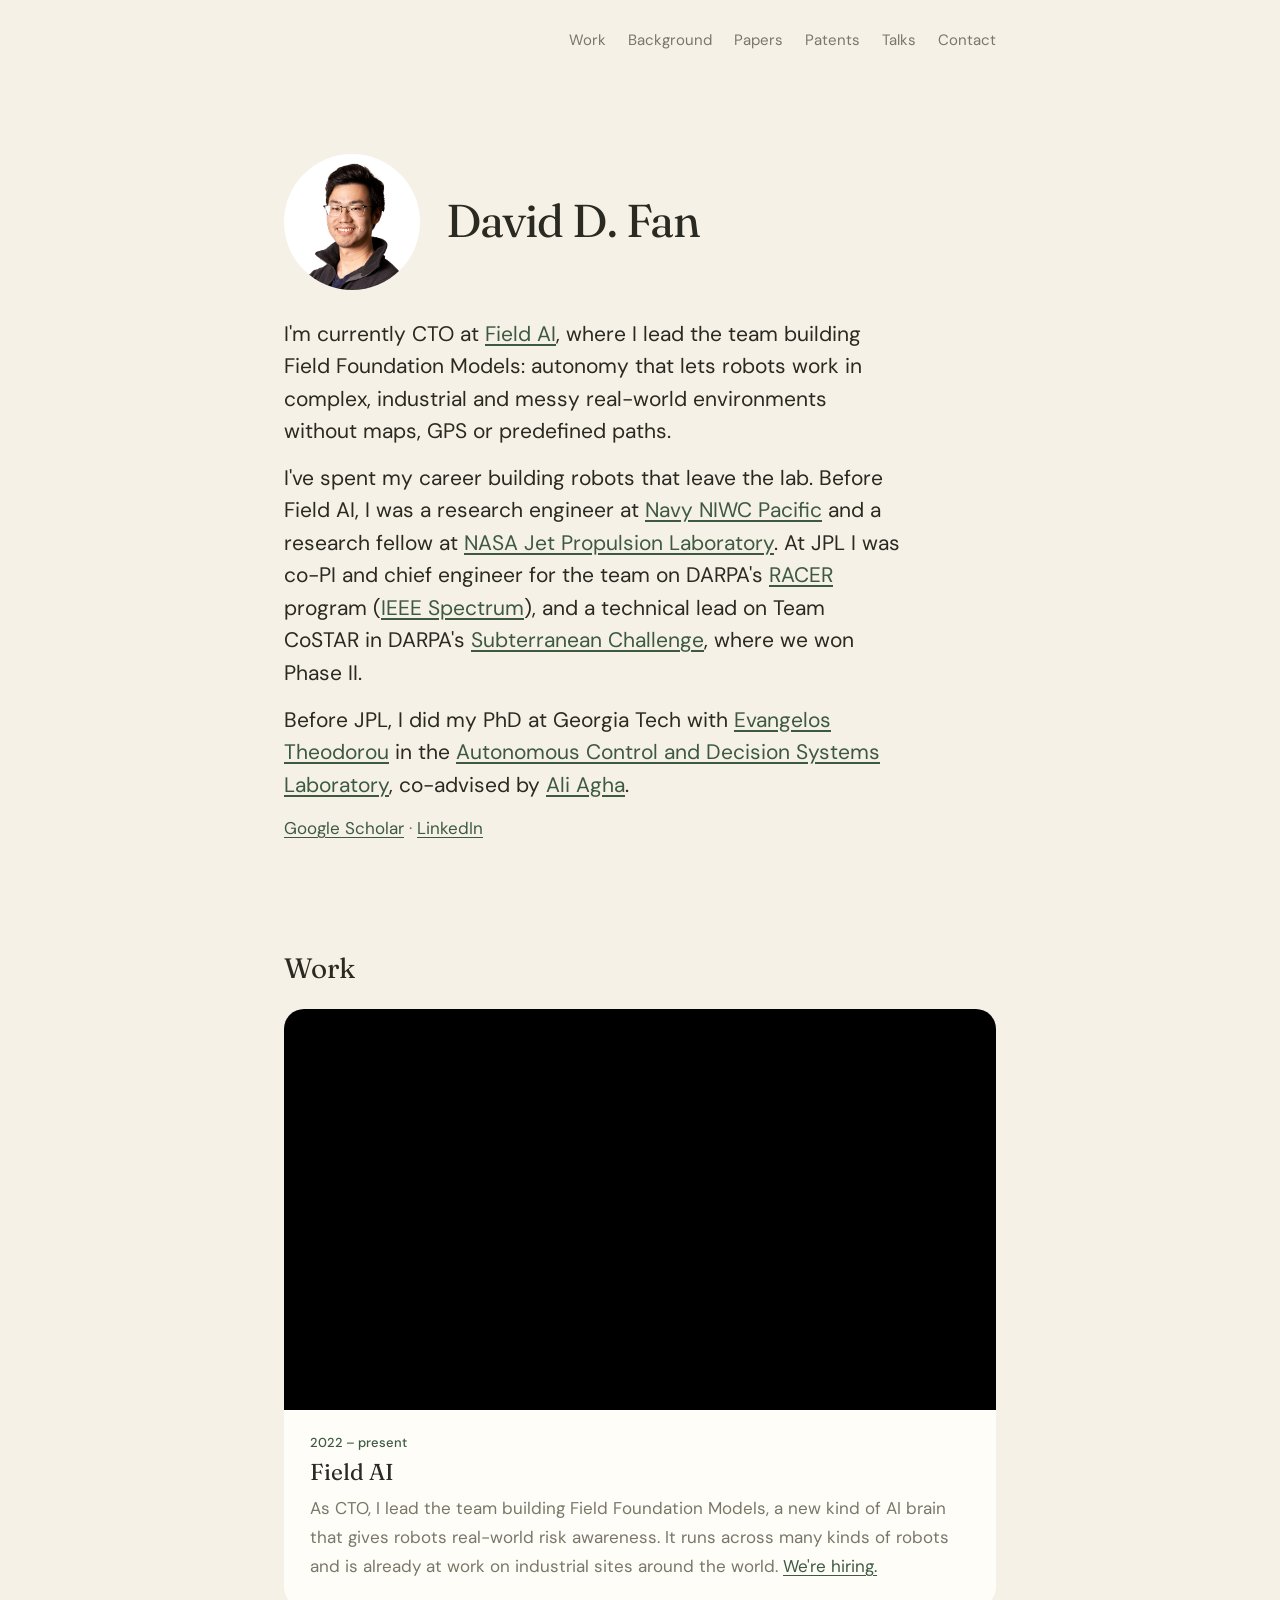
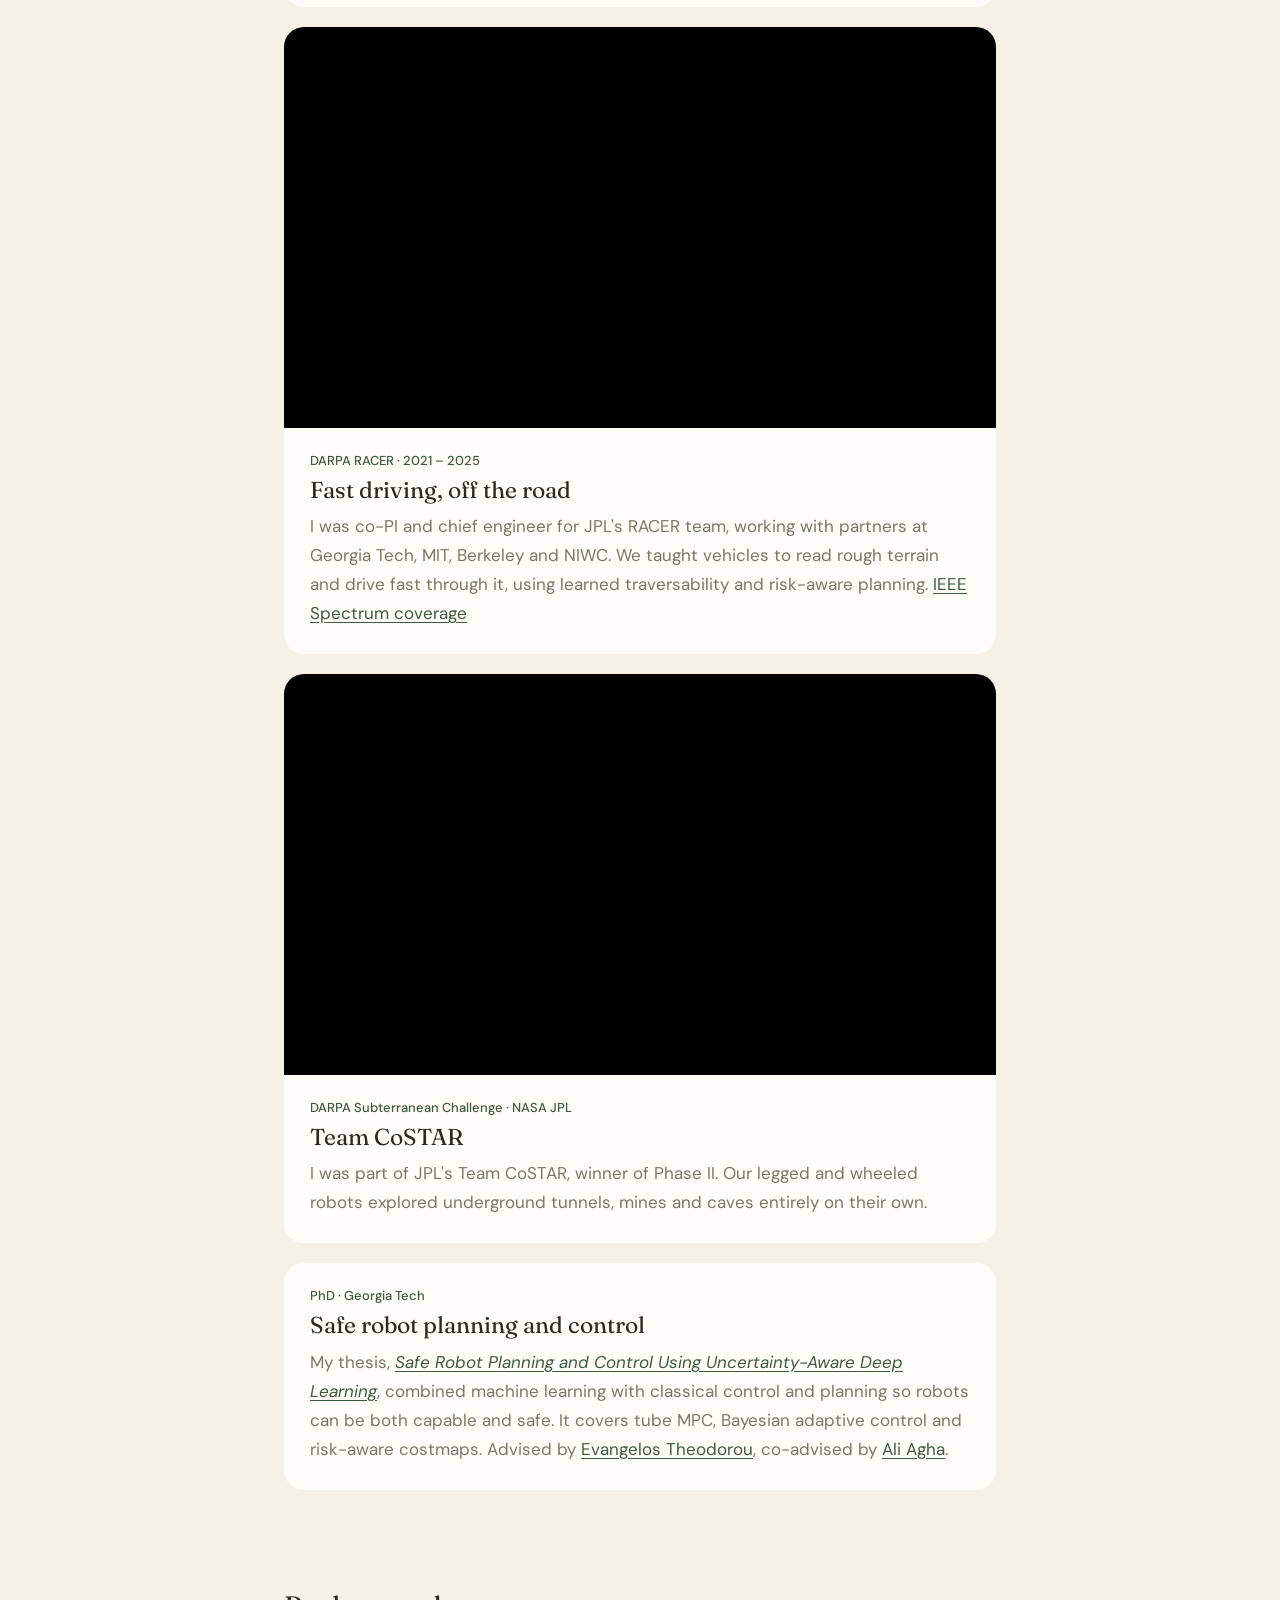
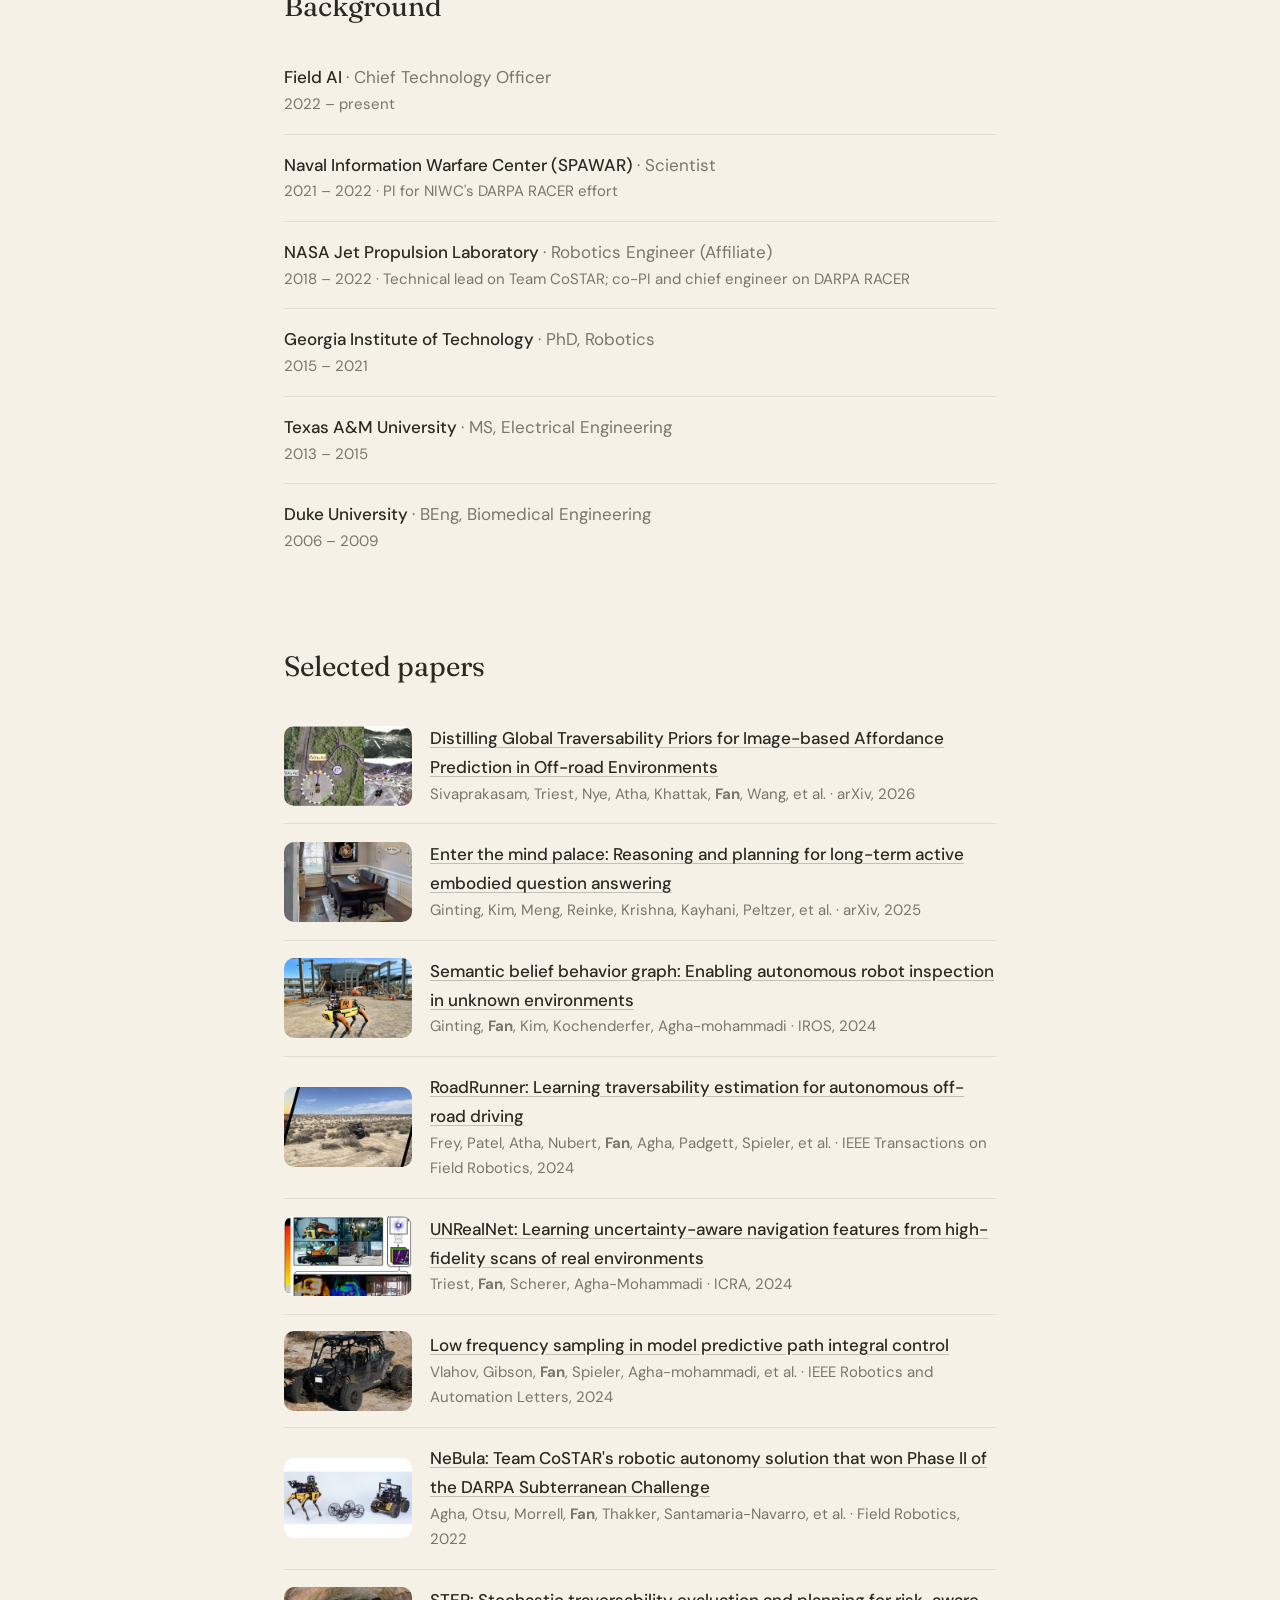
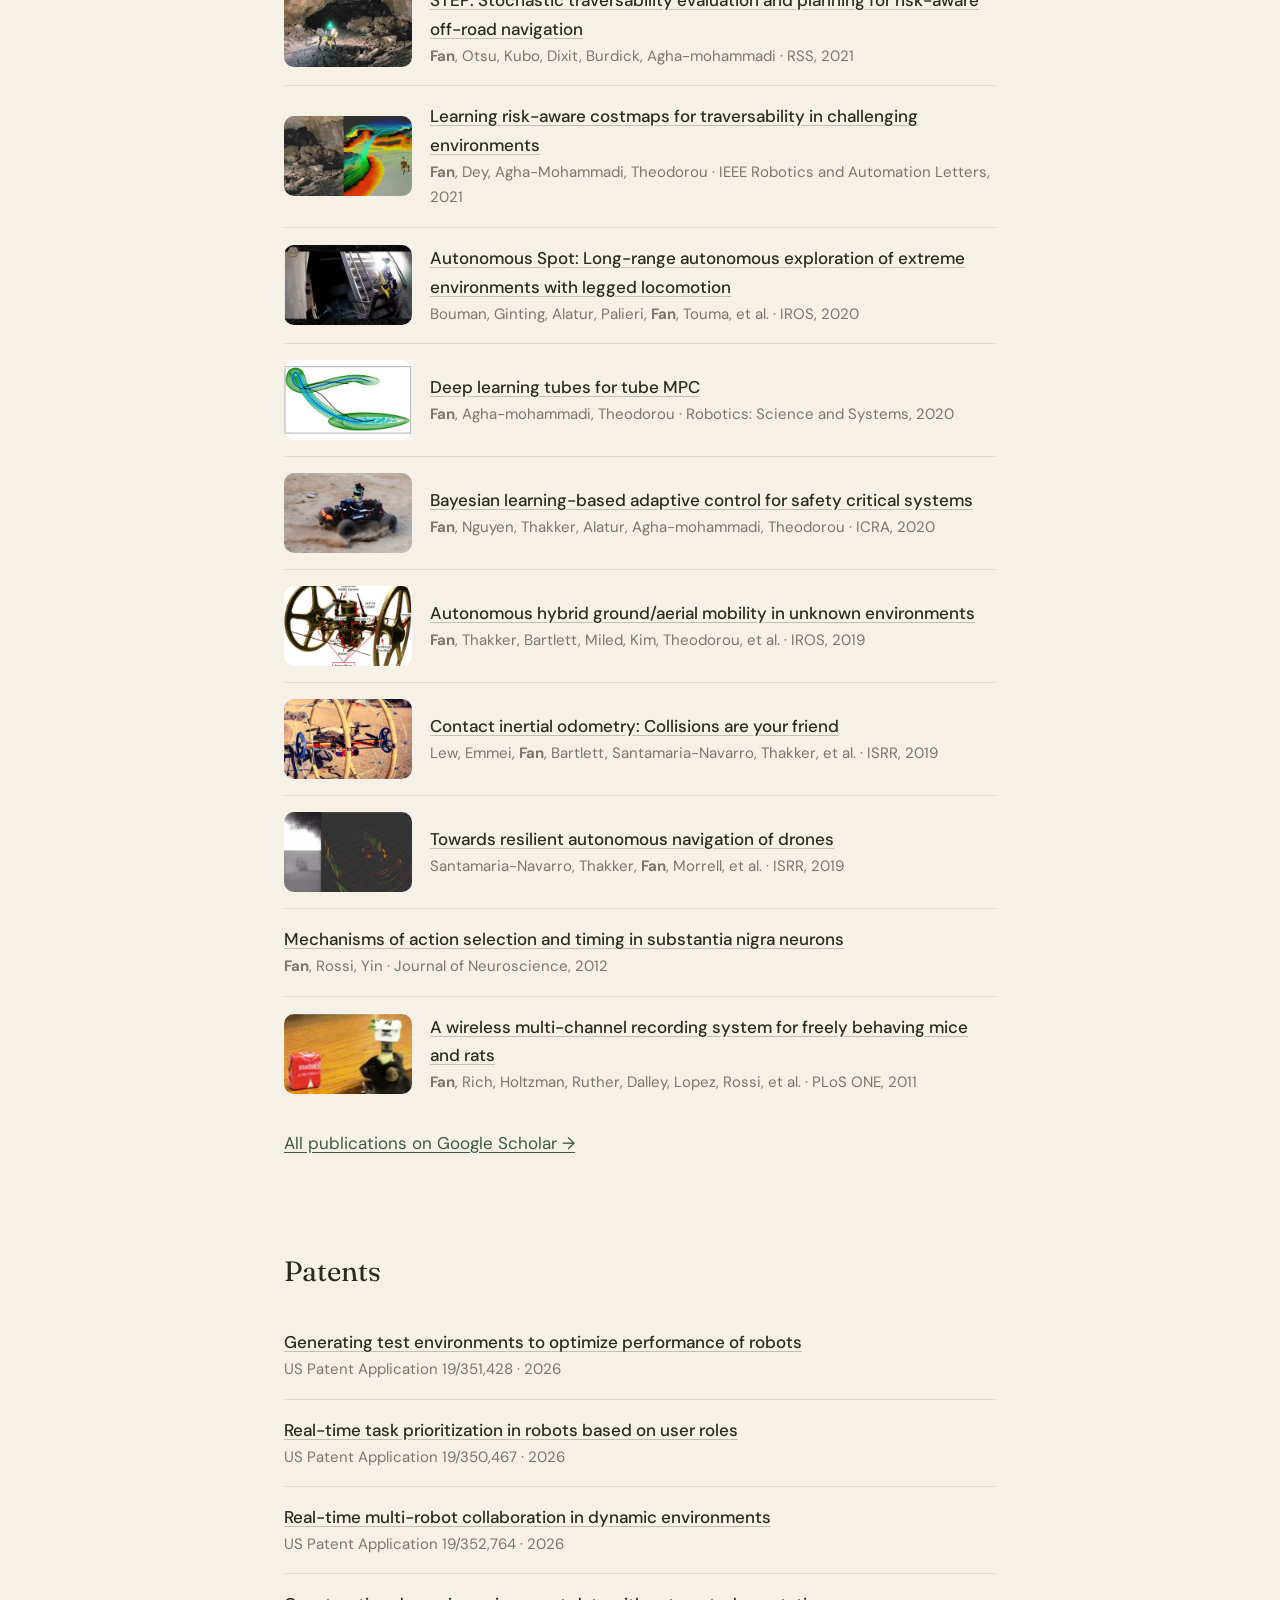
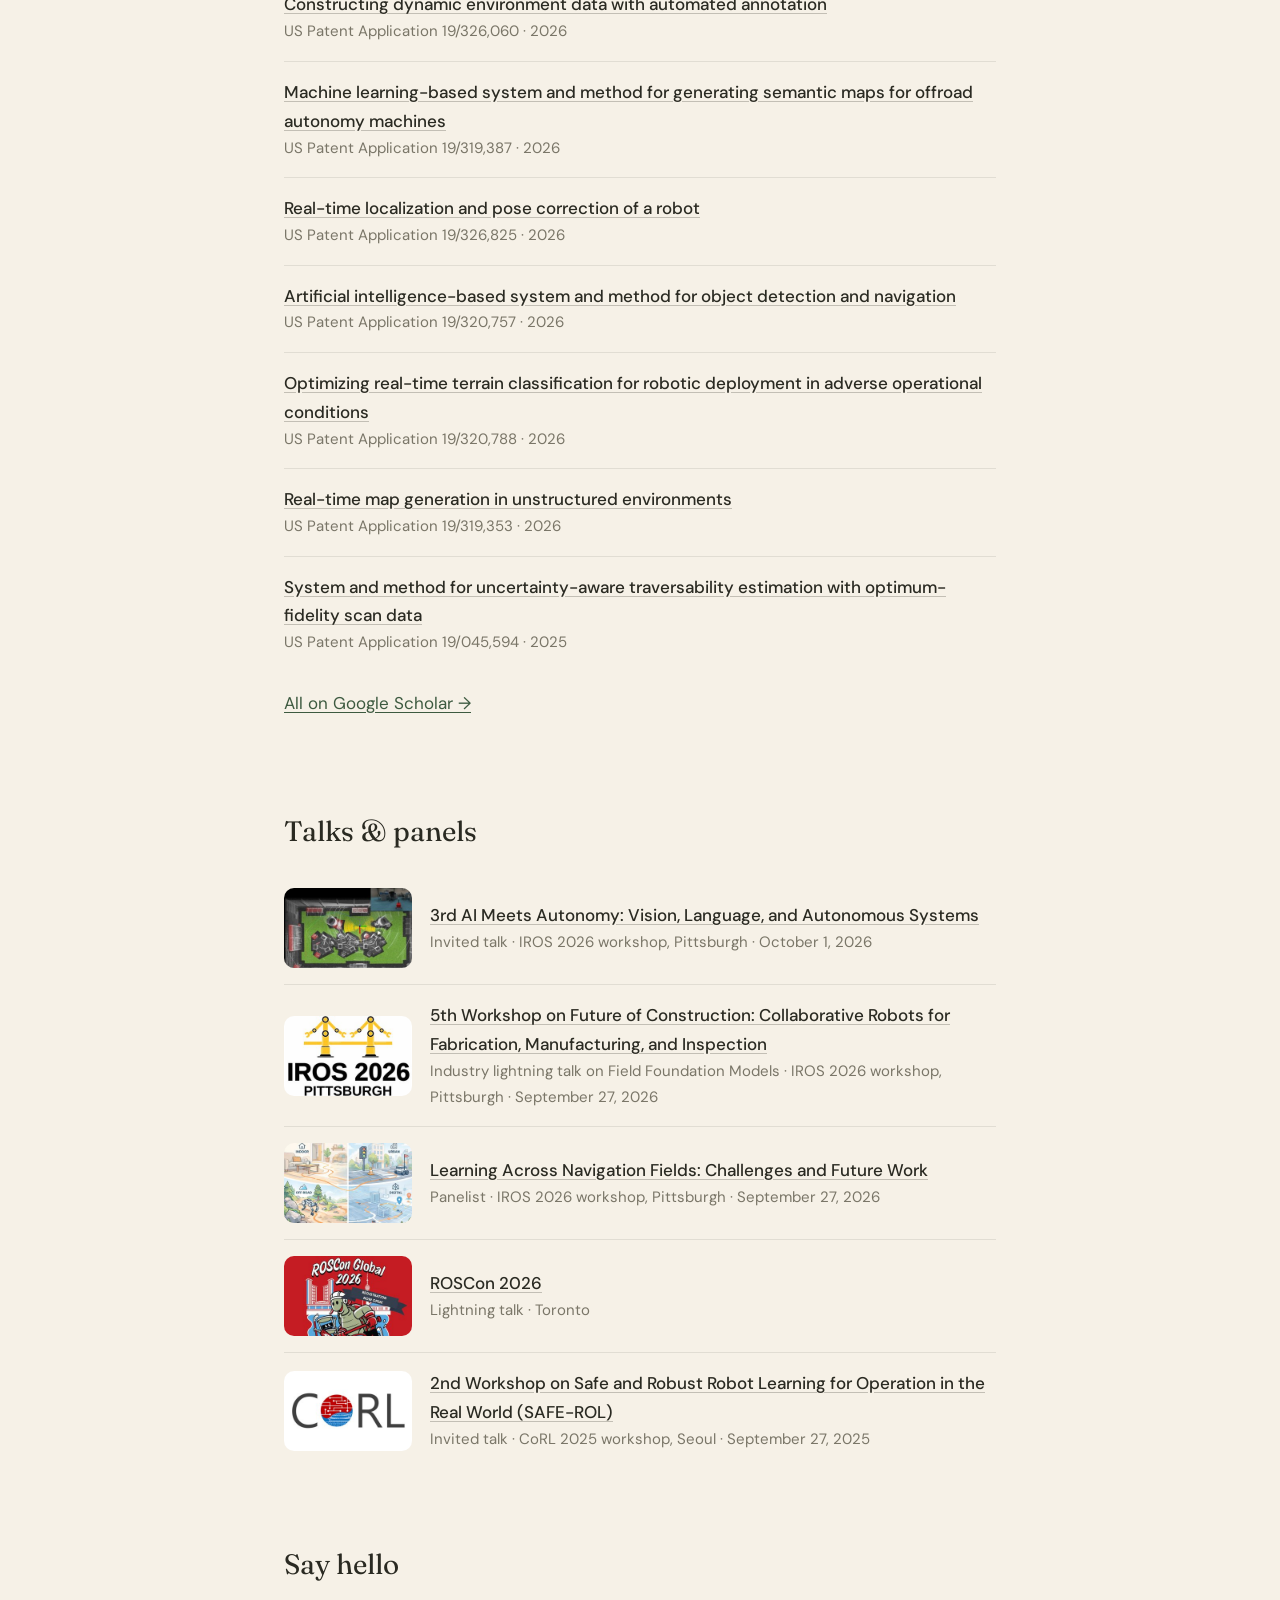
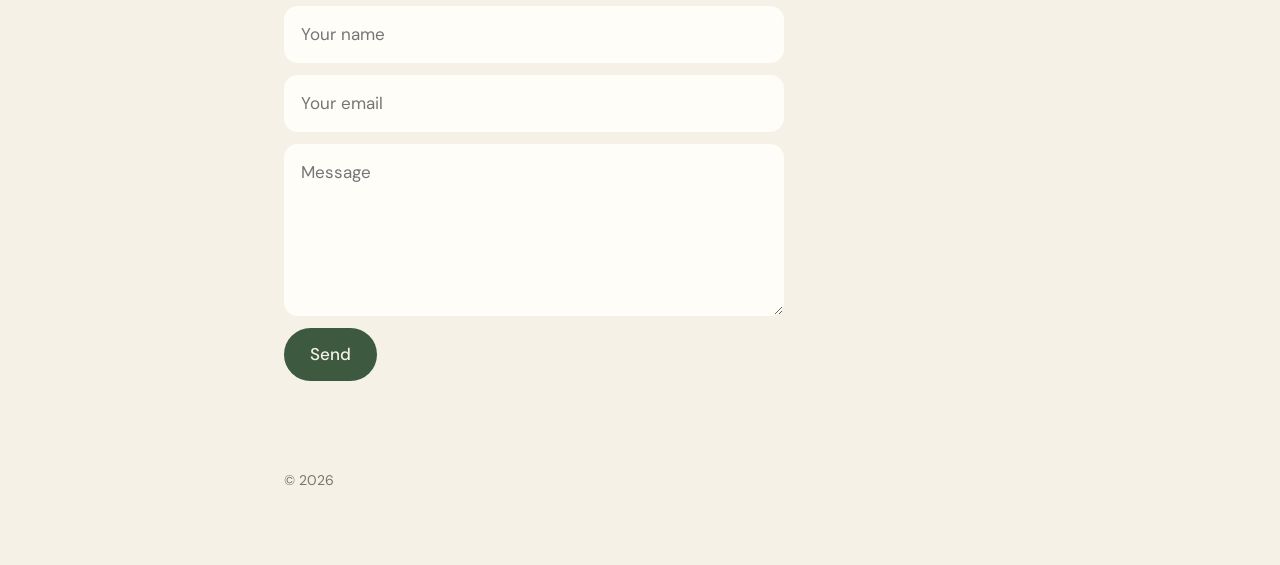
==== commit 6d539d0d: "Add advisor links, co-advisor, RACER co-PI" ====
--- a/index.html
+++ b/index.html
@@ -60,22 +60,22 @@
 <div class="hero">
 <div class="hero-top"><img class="headshot" src="headshot.png" alt="David D. Fan" width="136" height="136"><h1>David D. Fan</h1></div>
 <p>I'm currently CTO at <a href="https://www.fieldai.com">Field AI</a>, where I lead the team building Field Foundation Models: autonomy that lets robots work in complex, industrial and messy real-world environments without maps, GPS or predefined paths.</p>
-<p>I've spent my career building robots that leave the lab. Before Field AI, I was a research engineer at <a href="https://www.niwcpacific.navy.mil">Navy NIWC Pacific</a> and a research fellow at <a href="https://www.jpl.nasa.gov">NASA Jet Propulsion Laboratory</a>. At JPL I was chief engineer for the team on DARPA's <a href="https://www.darpa.mil/program/robotic-autonomy-in-complex-environments-with-resiliency">RACER</a> program (<a href="https://spectrum.ieee.org/darpa-robot-racer">IEEE Spectrum</a>), and a technical lead on Team CoSTAR in DARPA's <a href="https://www.darpa.mil/program/darpa-subterranean-challenge">Subterranean Challenge</a>, where we won Phase II.</p>
-<p>Before JPL, I did my PhD at Georgia Tech with Evangelos Theodorou in the <a href="https://sites.gatech.edu/acds/">Autonomous Control and Decision Systems Laboratory</a>.</p>
+<p>I've spent my career building robots that leave the lab. Before Field AI, I was a research engineer at <a href="https://www.niwcpacific.navy.mil">Navy NIWC Pacific</a> and a research fellow at <a href="https://www.jpl.nasa.gov">NASA Jet Propulsion Laboratory</a>. At JPL I was co-PI and chief engineer for the team on DARPA's <a href="https://www.darpa.mil/program/robotic-autonomy-in-complex-environments-with-resiliency">RACER</a> program (<a href="https://spectrum.ieee.org/darpa-robot-racer">IEEE Spectrum</a>), and a technical lead on Team CoSTAR in DARPA's <a href="https://www.darpa.mil/program/darpa-subterranean-challenge">Subterranean Challenge</a>, where we won Phase II.</p>
+<p>Before JPL, I did my PhD at Georgia Tech with <a href="https://scholar.google.com/citations?user=dG9MV7oAAAAJ">Evangelos Theodorou</a> in the <a href="https://sites.gatech.edu/acds/">Autonomous Control and Decision Systems Laboratory</a>, co-advised by <a href="https://scholar.google.com/citations?user=36qnUD4AAAAJ">Ali Agha</a>.</p>
 <p class="sub"><a href="https://scholar.google.com/citations?user=vbhA9hwAAAAJ">Google Scholar</a> · <a href="https://www.linkedin.com/in/david-d-fan-8157a797/">LinkedIn</a></p>
 </div>
 
 <section id="work"><h2>Work</h2>
 <div class="card"><div class="media"><iframe src="https://www.youtube-nocookie.com/embed/_vDo5YnYs_w" title="Introducing Field Foundation Models" loading="lazy" allow="accelerometer; encrypted-media; gyroscope; picture-in-picture; fullscreen" allowfullscreen referrerpolicy="strict-origin-when-cross-origin"></iframe></div><div class="body"><span class="k">2022 – present</span><h3>Field AI</h3><p>As CTO, I lead the team building Field Foundation Models, a new kind of AI brain that gives robots real-world risk awareness. It runs across many kinds of robots and is already at work on industrial sites around the world. <a href="https://www.fieldai.com/careers">We're hiring.</a></p></div></div>
-<div class="card"><div class="media"><iframe src="https://www.youtube-nocookie.com/embed/j7bwTUSq9dg" title="FieldAI Highlights from DARPA RACER Program" loading="lazy" allow="accelerometer; encrypted-media; gyroscope; picture-in-picture; fullscreen" allowfullscreen referrerpolicy="strict-origin-when-cross-origin"></iframe></div><div class="body"><span class="k">DARPA RACER · 2021 – 2025</span><h3>Fast driving, off the road</h3><p>I was chief technologist for JPL's RACER effort and PI for NIWC's, working with partners at Georgia Tech, MIT and Berkeley. We taught vehicles to read rough terrain and drive fast through it, using learned traversability and risk-aware planning. <a href="https://spectrum.ieee.org/darpa-robot-racer">IEEE Spectrum coverage</a></p></div></div>
+<div class="card"><div class="media"><iframe src="https://www.youtube-nocookie.com/embed/j7bwTUSq9dg" title="FieldAI Highlights from DARPA RACER Program" loading="lazy" allow="accelerometer; encrypted-media; gyroscope; picture-in-picture; fullscreen" allowfullscreen referrerpolicy="strict-origin-when-cross-origin"></iframe></div><div class="body"><span class="k">DARPA RACER · 2021 – 2025</span><h3>Fast driving, off the road</h3><p>I was co-PI and chief engineer for JPL's RACER team, working with partners at Georgia Tech, MIT, Berkeley and NIWC. We taught vehicles to read rough terrain and drive fast through it, using learned traversability and risk-aware planning. <a href="https://spectrum.ieee.org/darpa-robot-racer">IEEE Spectrum coverage</a></p></div></div>
 <div class="card"><div class="media"><iframe src="https://www.youtube-nocookie.com/embed/s_1roVVAXNU" title="JPL's Team CoSTAR at the DARPA Subterranean Challenge" loading="lazy" allow="accelerometer; encrypted-media; gyroscope; picture-in-picture; fullscreen" allowfullscreen referrerpolicy="strict-origin-when-cross-origin"></iframe></div><div class="body"><span class="k">DARPA Subterranean Challenge · NASA JPL</span><h3>Team CoSTAR</h3><p>I was part of JPL's Team CoSTAR, winner of Phase II. Our legged and wheeled robots explored underground tunnels, mines and caves entirely on their own.</p></div></div>
-<div class="card"><div class="body"><span class="k">PhD · Georgia Tech</span><h3>Safe robot planning and control</h3><p>My thesis, <a href="https://repository.gatech.edu/entities/publication/a9254ed6-52ed-41ac-92f2-33fd82335b7a"><em>Safe Robot Planning and Control Using Uncertainty-Aware Deep Learning</em></a>, combined machine learning with classical control and planning so robots can be both capable and safe. It covers tube MPC, Bayesian adaptive control and risk-aware costmaps. Advised by Evangelos Theodorou.</p></div></div>
+<div class="card"><div class="body"><span class="k">PhD · Georgia Tech</span><h3>Safe robot planning and control</h3><p>My thesis, <a href="https://repository.gatech.edu/entities/publication/a9254ed6-52ed-41ac-92f2-33fd82335b7a"><em>Safe Robot Planning and Control Using Uncertainty-Aware Deep Learning</em></a>, combined machine learning with classical control and planning so robots can be both capable and safe. It covers tube MPC, Bayesian adaptive control and risk-aware costmaps. Advised by <a href="https://scholar.google.com/citations?user=dG9MV7oAAAAJ">Evangelos Theodorou</a>, co-advised by <a href="https://scholar.google.com/citations?user=36qnUD4AAAAJ">Ali Agha</a>.</p></div></div>
 </section>
 
 <section id="background"><h2>Background</h2>
 <div class="pub"><div class="t">Field AI <span style="color:var(--mute);font-weight:400">· Chief Technology Officer</span></div><div class="m">2022 – present</div></div>
 <div class="pub"><div class="t">Naval Information Warfare Center (SPAWAR) <span style="color:var(--mute);font-weight:400">· Scientist</span></div><div class="m">2021 – 2022 · PI for NIWC's DARPA RACER effort</div></div>
-<div class="pub"><div class="t">NASA Jet Propulsion Laboratory <span style="color:var(--mute);font-weight:400">· Robotics Engineer (Affiliate)</span></div><div class="m">2018 – 2022 · Team CoSTAR, Chief Technologist for JPL's RACER effort</div></div>
+<div class="pub"><div class="t">NASA Jet Propulsion Laboratory <span style="color:var(--mute);font-weight:400">· Robotics Engineer (Affiliate)</span></div><div class="m">2018 – 2022 · Technical lead on Team CoSTAR; co-PI and chief engineer on DARPA RACER</div></div>
 <div class="pub"><div class="t">Georgia Institute of Technology <span style="color:var(--mute);font-weight:400">· PhD, Robotics</span></div><div class="m">2015 – 2021</div></div>
 <div class="pub"><div class="t">Texas A&amp;M University <span style="color:var(--mute);font-weight:400">· MS, Electrical Engineering</span></div><div class="m">2013 – 2015</div></div>
 <div class="pub"><div class="t">Duke University <span style="color:var(--mute);font-weight:400">· BEng, Biomedical Engineering</span></div><div class="m">2006 – 2009</div></div>
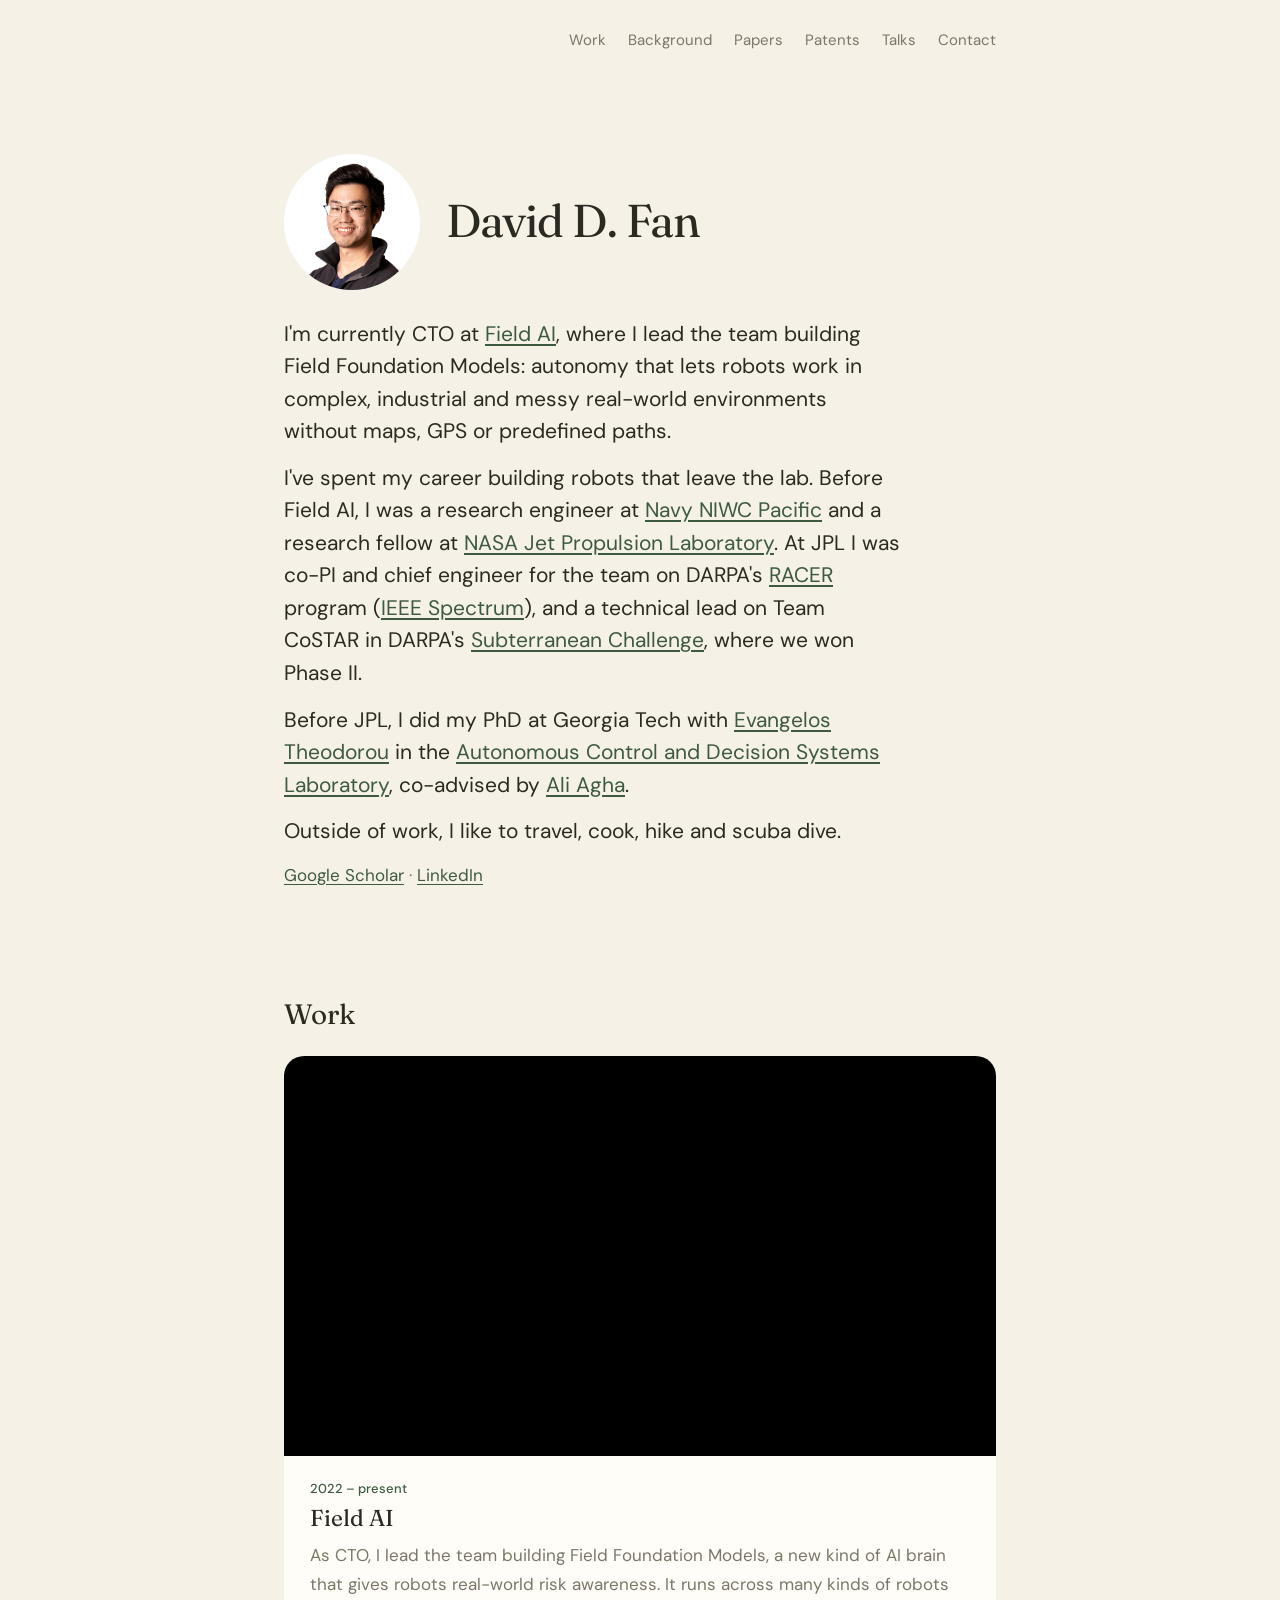
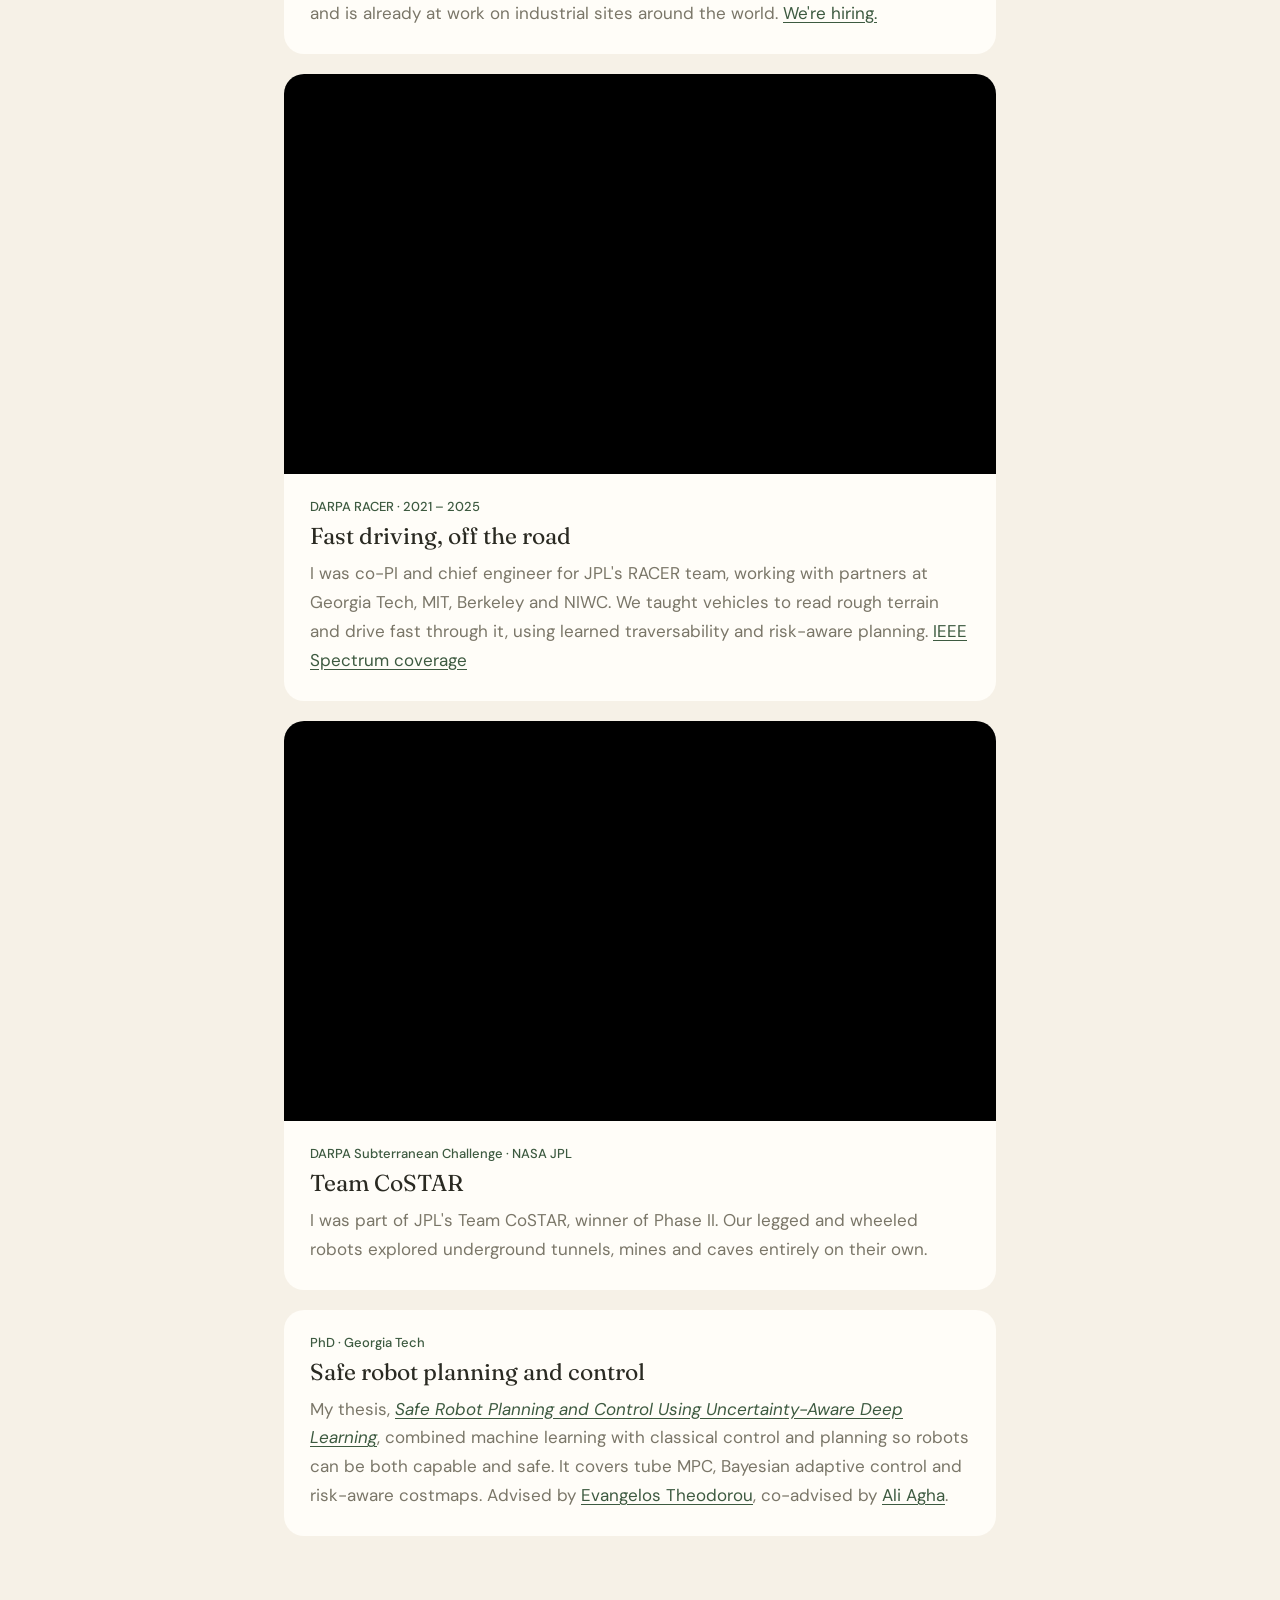
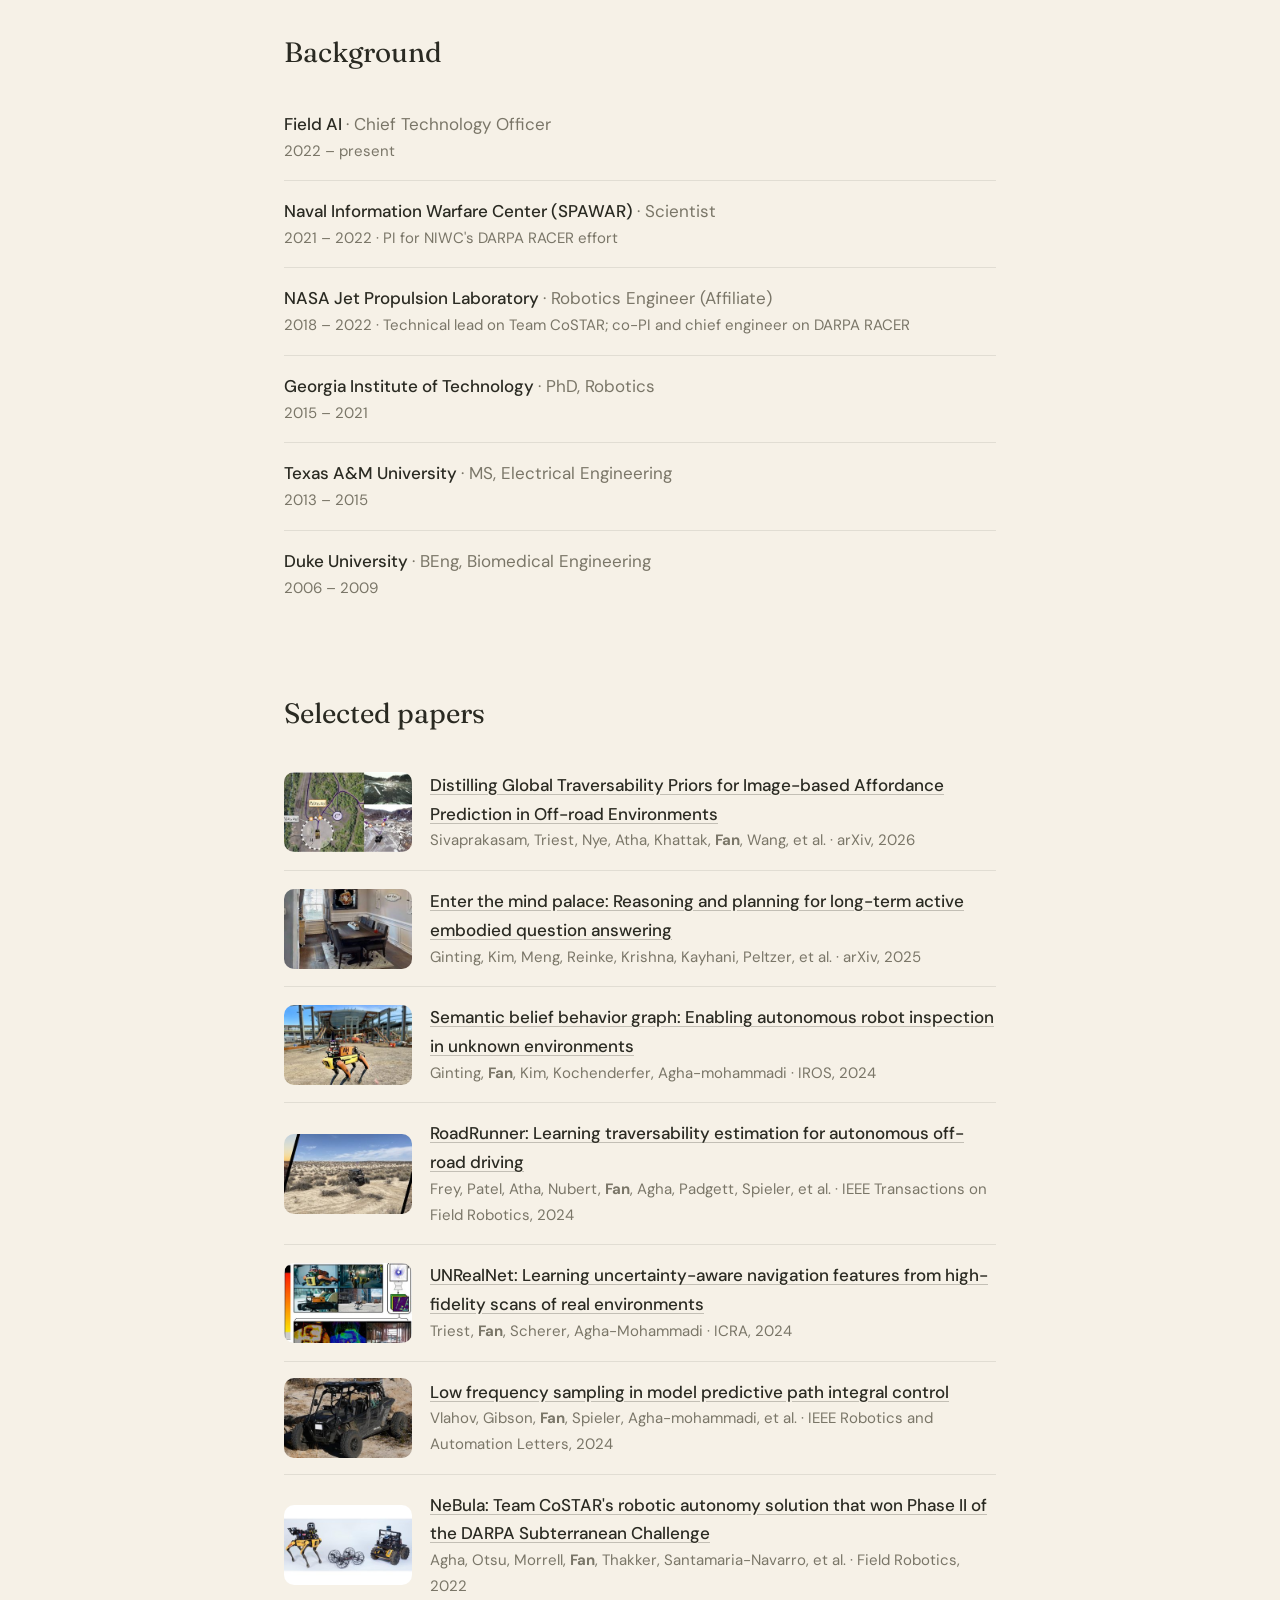
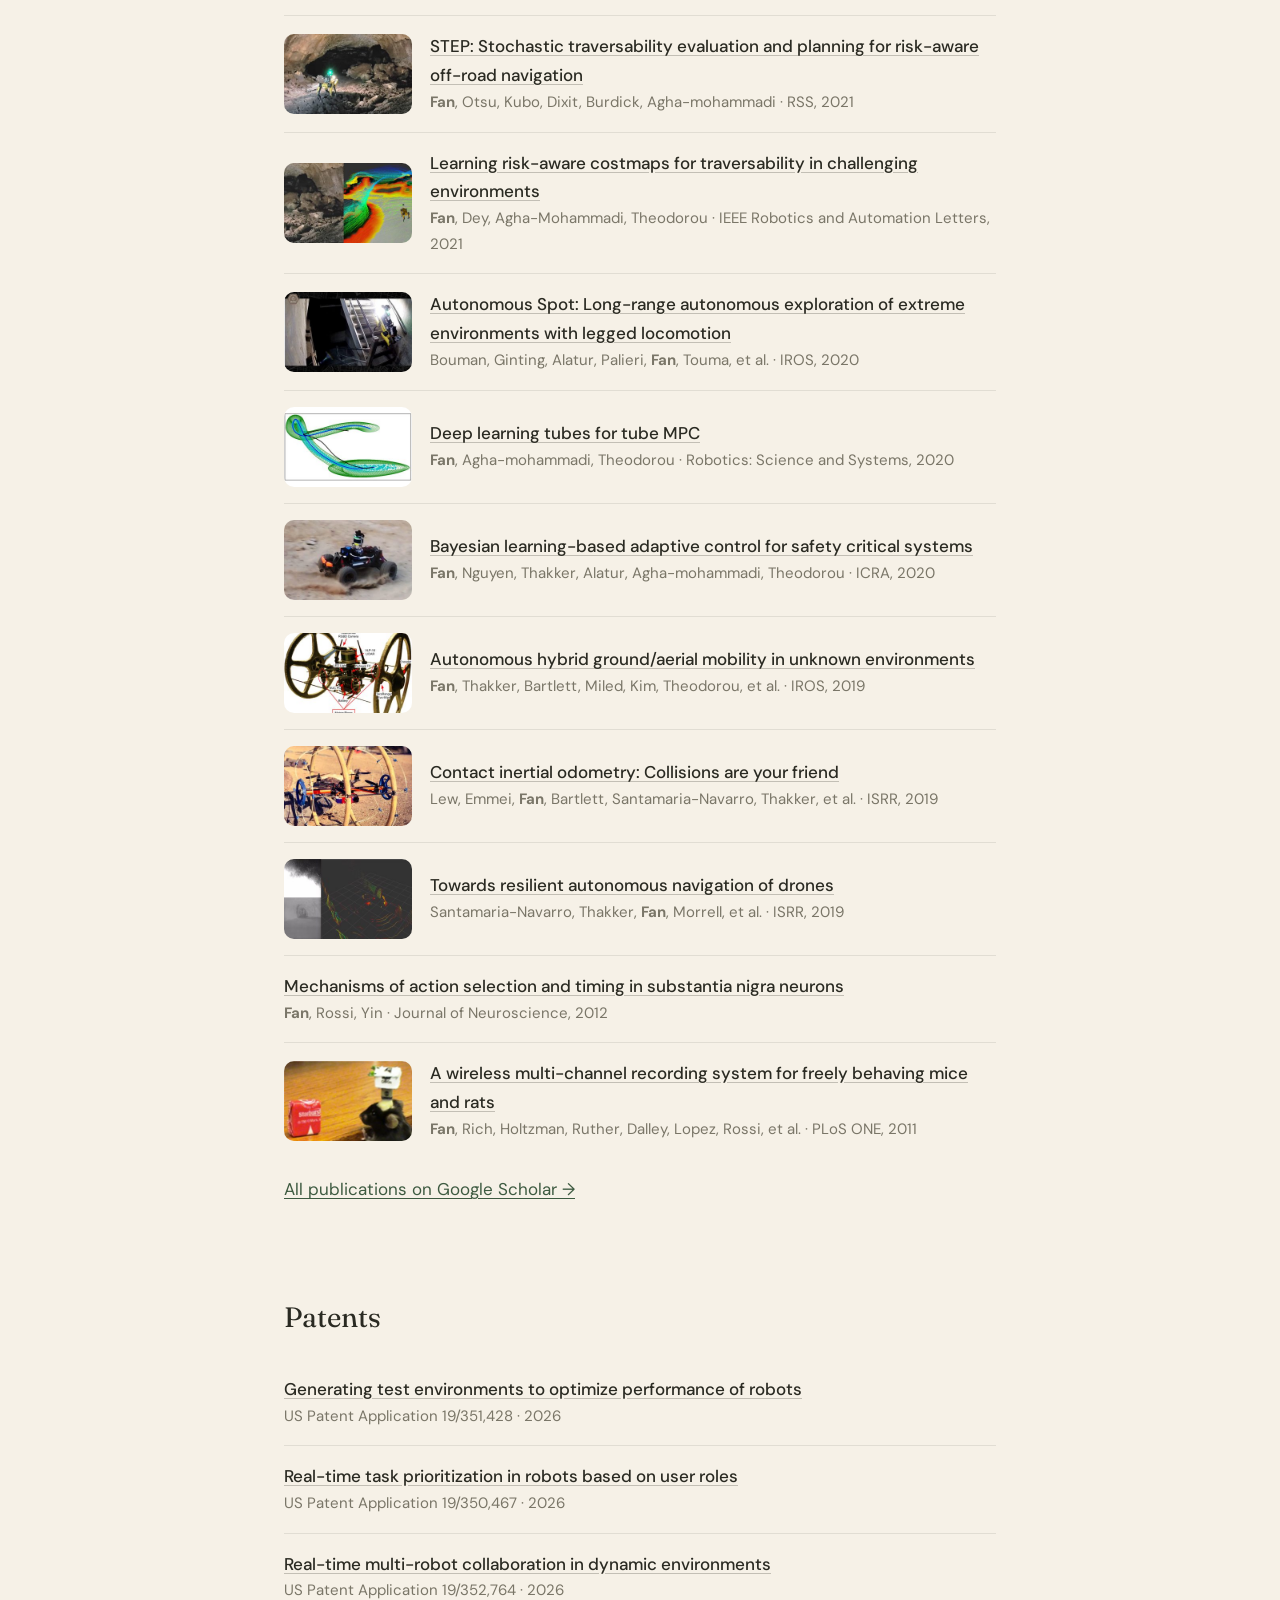
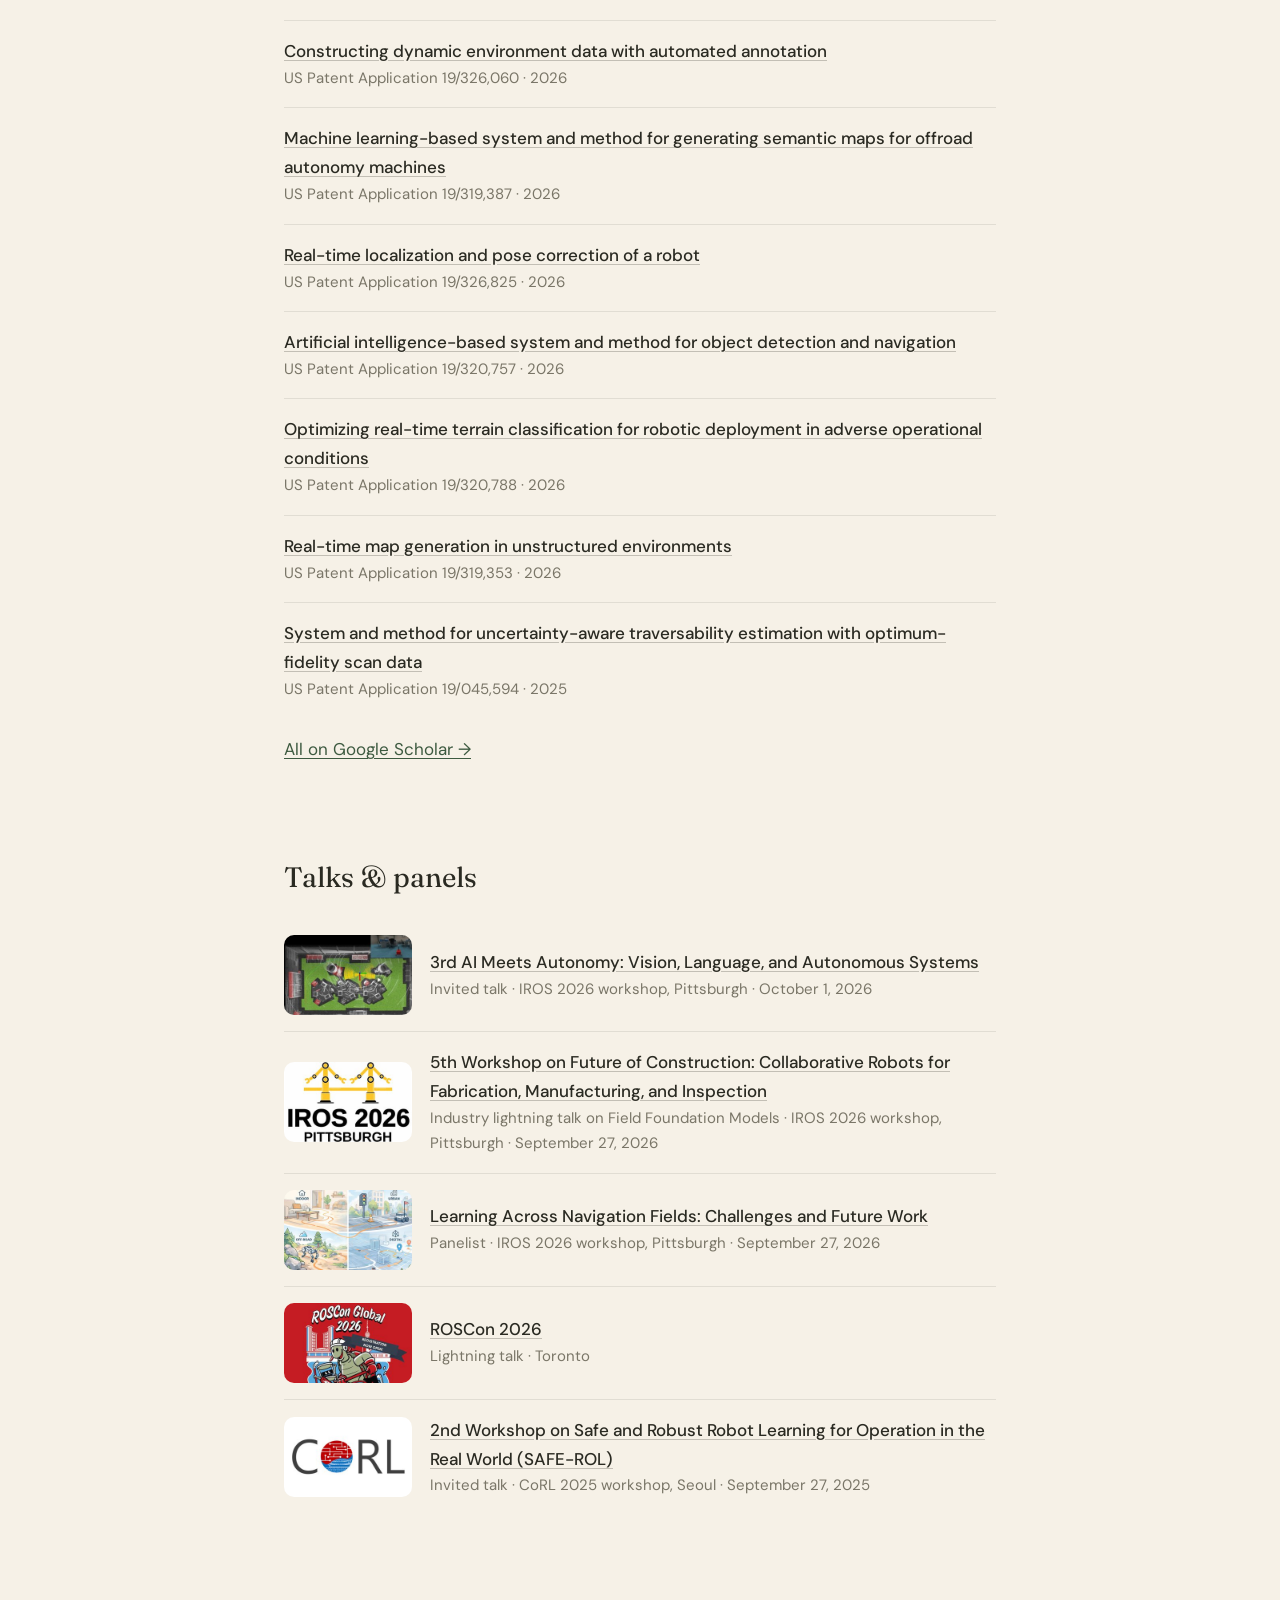
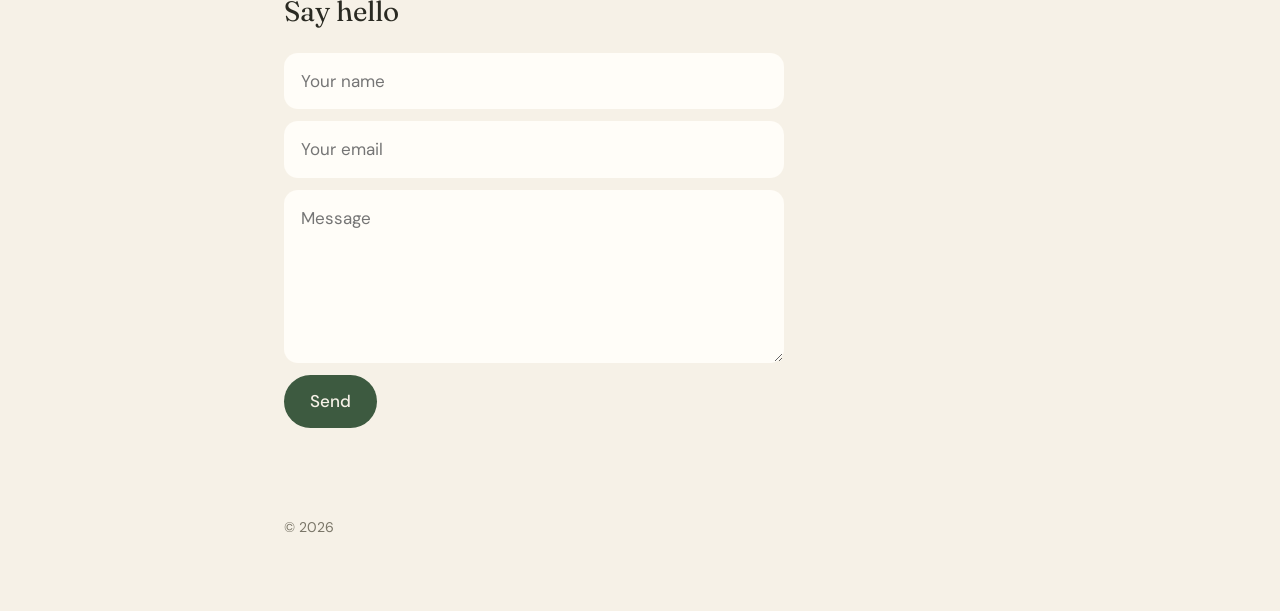
==== commit b2ceef92: "Add hobbies to bio" ====
--- a/index.html
+++ b/index.html
@@ -62,6 +62,7 @@
 <p>I'm currently CTO at <a href="https://www.fieldai.com">Field AI</a>, where I lead the team building Field Foundation Models: autonomy that lets robots work in complex, industrial and messy real-world environments without maps, GPS or predefined paths.</p>
 <p>I've spent my career building robots that leave the lab. Before Field AI, I was a research engineer at <a href="https://www.niwcpacific.navy.mil">Navy NIWC Pacific</a> and a research fellow at <a href="https://www.jpl.nasa.gov">NASA Jet Propulsion Laboratory</a>. At JPL I was co-PI and chief engineer for the team on DARPA's <a href="https://www.darpa.mil/program/robotic-autonomy-in-complex-environments-with-resiliency">RACER</a> program (<a href="https://spectrum.ieee.org/darpa-robot-racer">IEEE Spectrum</a>), and a technical lead on Team CoSTAR in DARPA's <a href="https://www.darpa.mil/program/darpa-subterranean-challenge">Subterranean Challenge</a>, where we won Phase II.</p>
 <p>Before JPL, I did my PhD at Georgia Tech with <a href="https://scholar.google.com/citations?user=dG9MV7oAAAAJ">Evangelos Theodorou</a> in the <a href="https://sites.gatech.edu/acds/">Autonomous Control and Decision Systems Laboratory</a>, co-advised by <a href="https://scholar.google.com/citations?user=36qnUD4AAAAJ">Ali Agha</a>.</p>
+<p>Outside of work, I like to travel, cook, hike and scuba dive.</p>
 <p class="sub"><a href="https://scholar.google.com/citations?user=vbhA9hwAAAAJ">Google Scholar</a> · <a href="https://www.linkedin.com/in/david-d-fan-8157a797/">LinkedIn</a></p>
 </div>
 
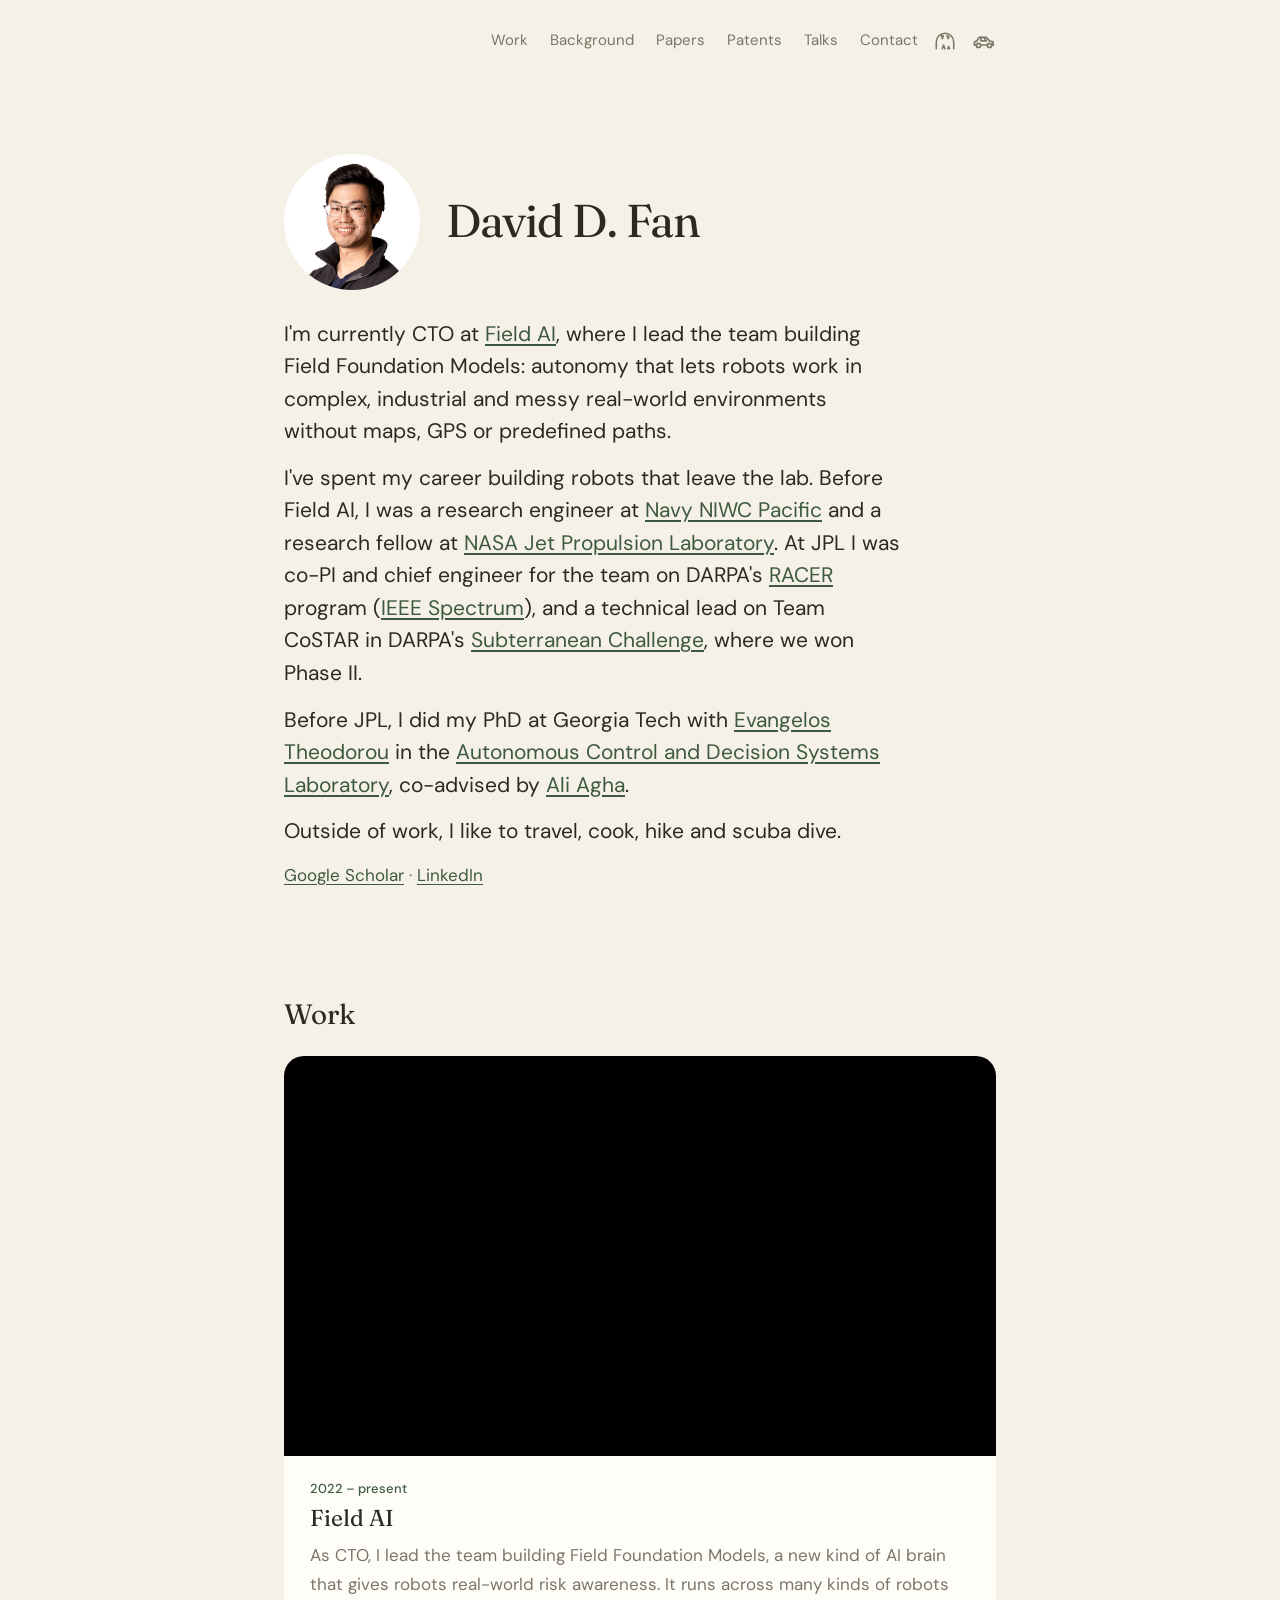
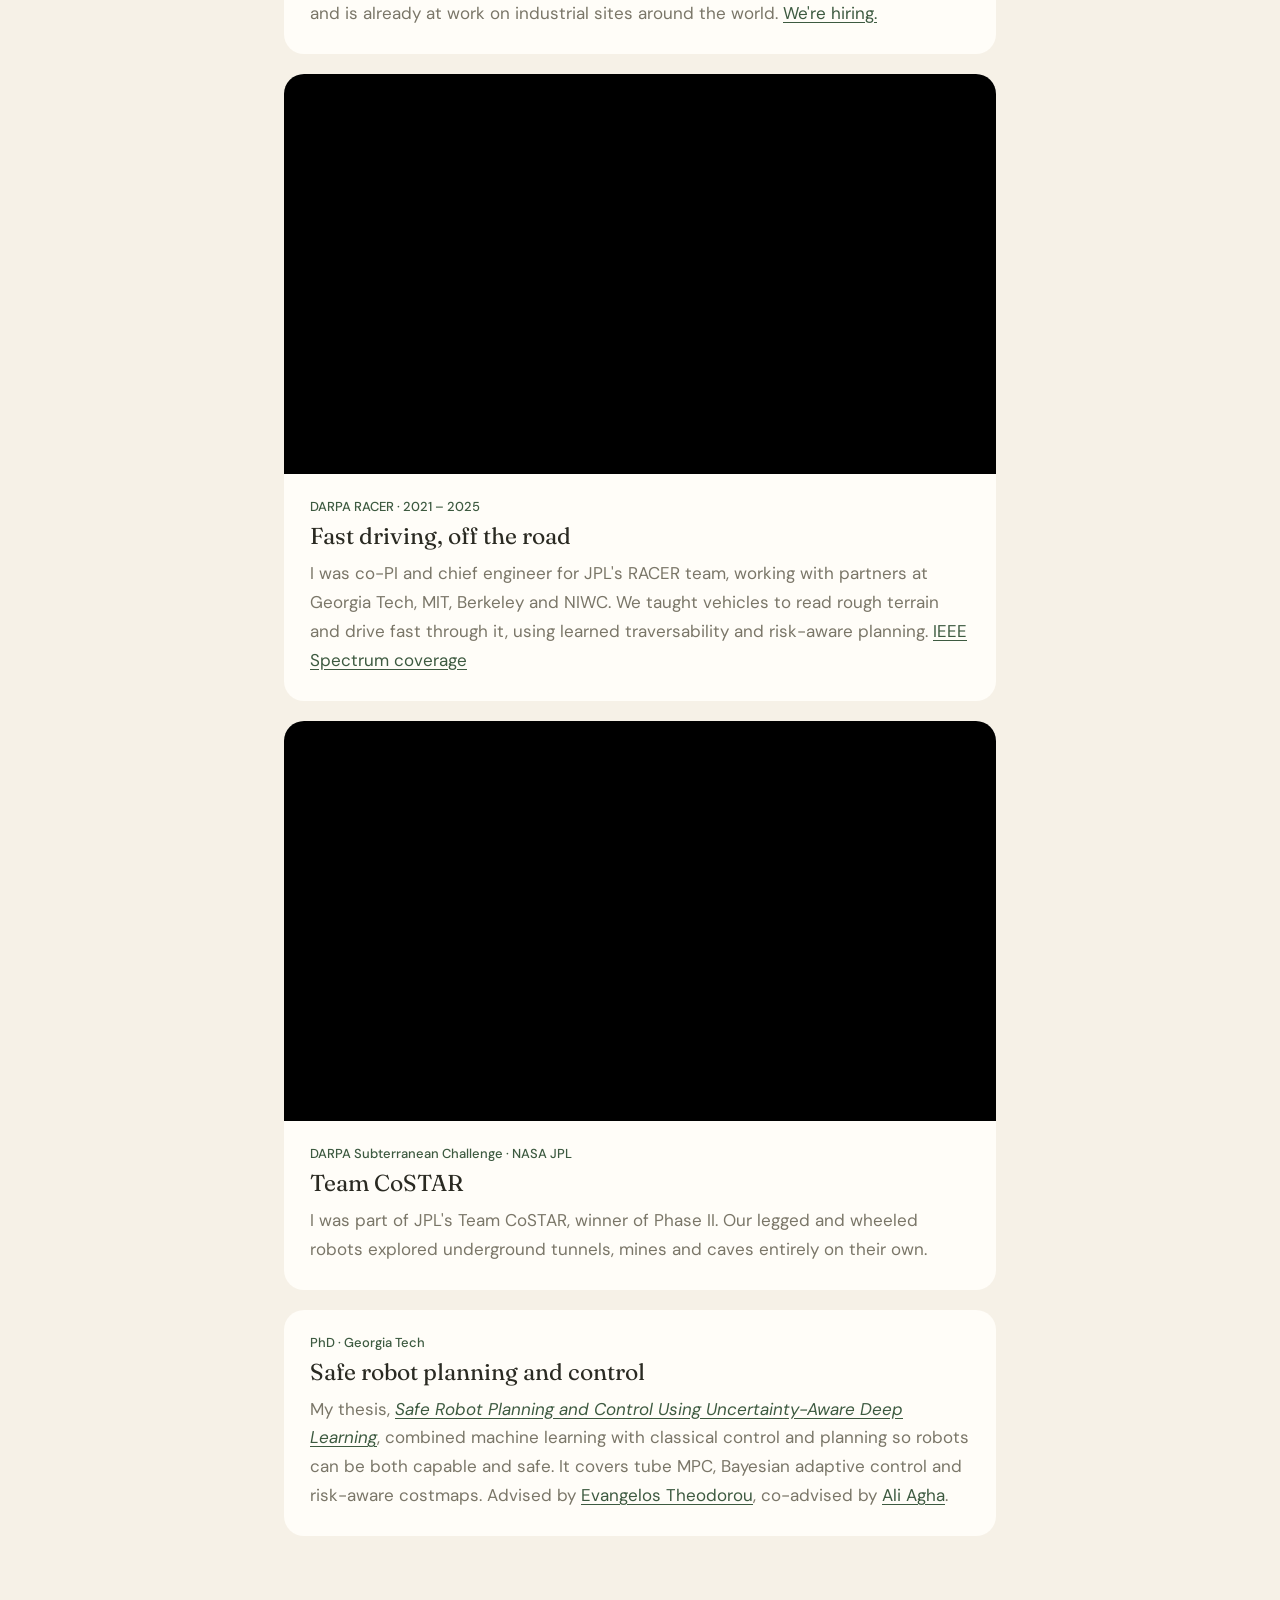
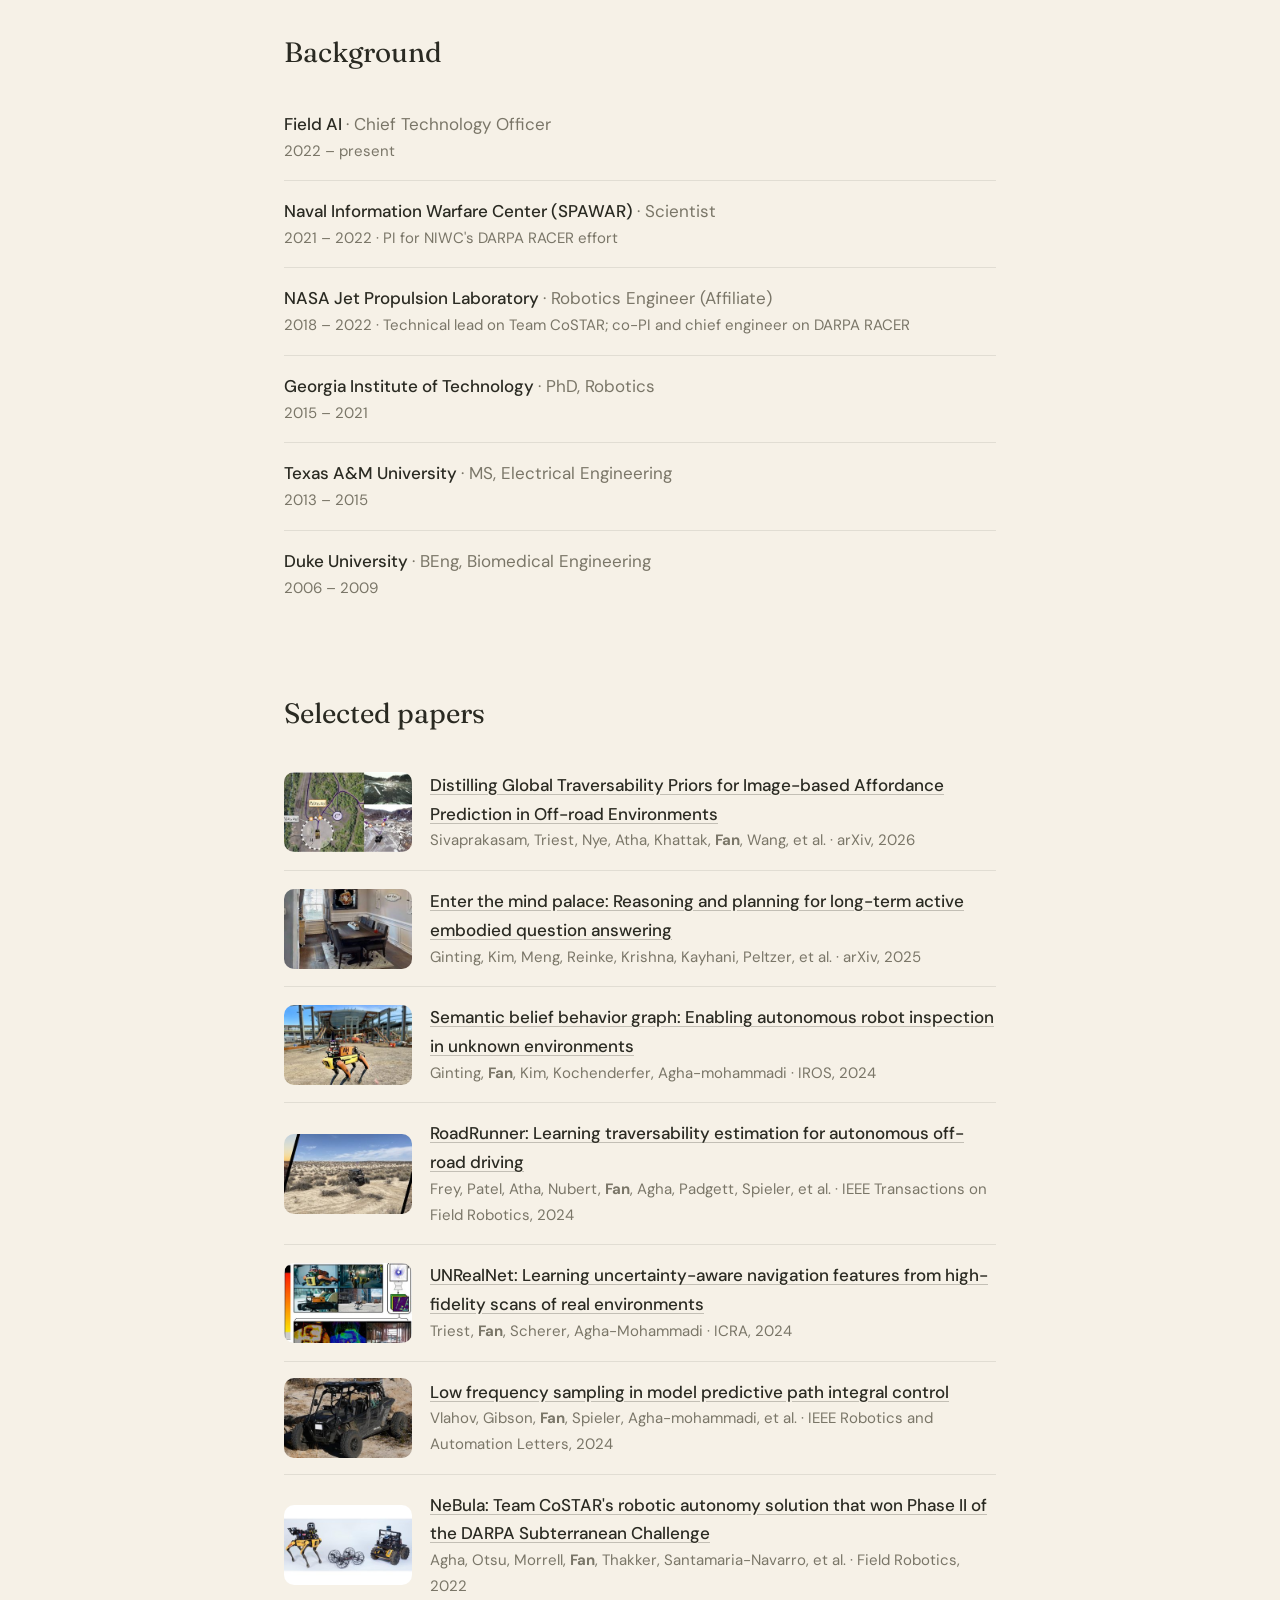
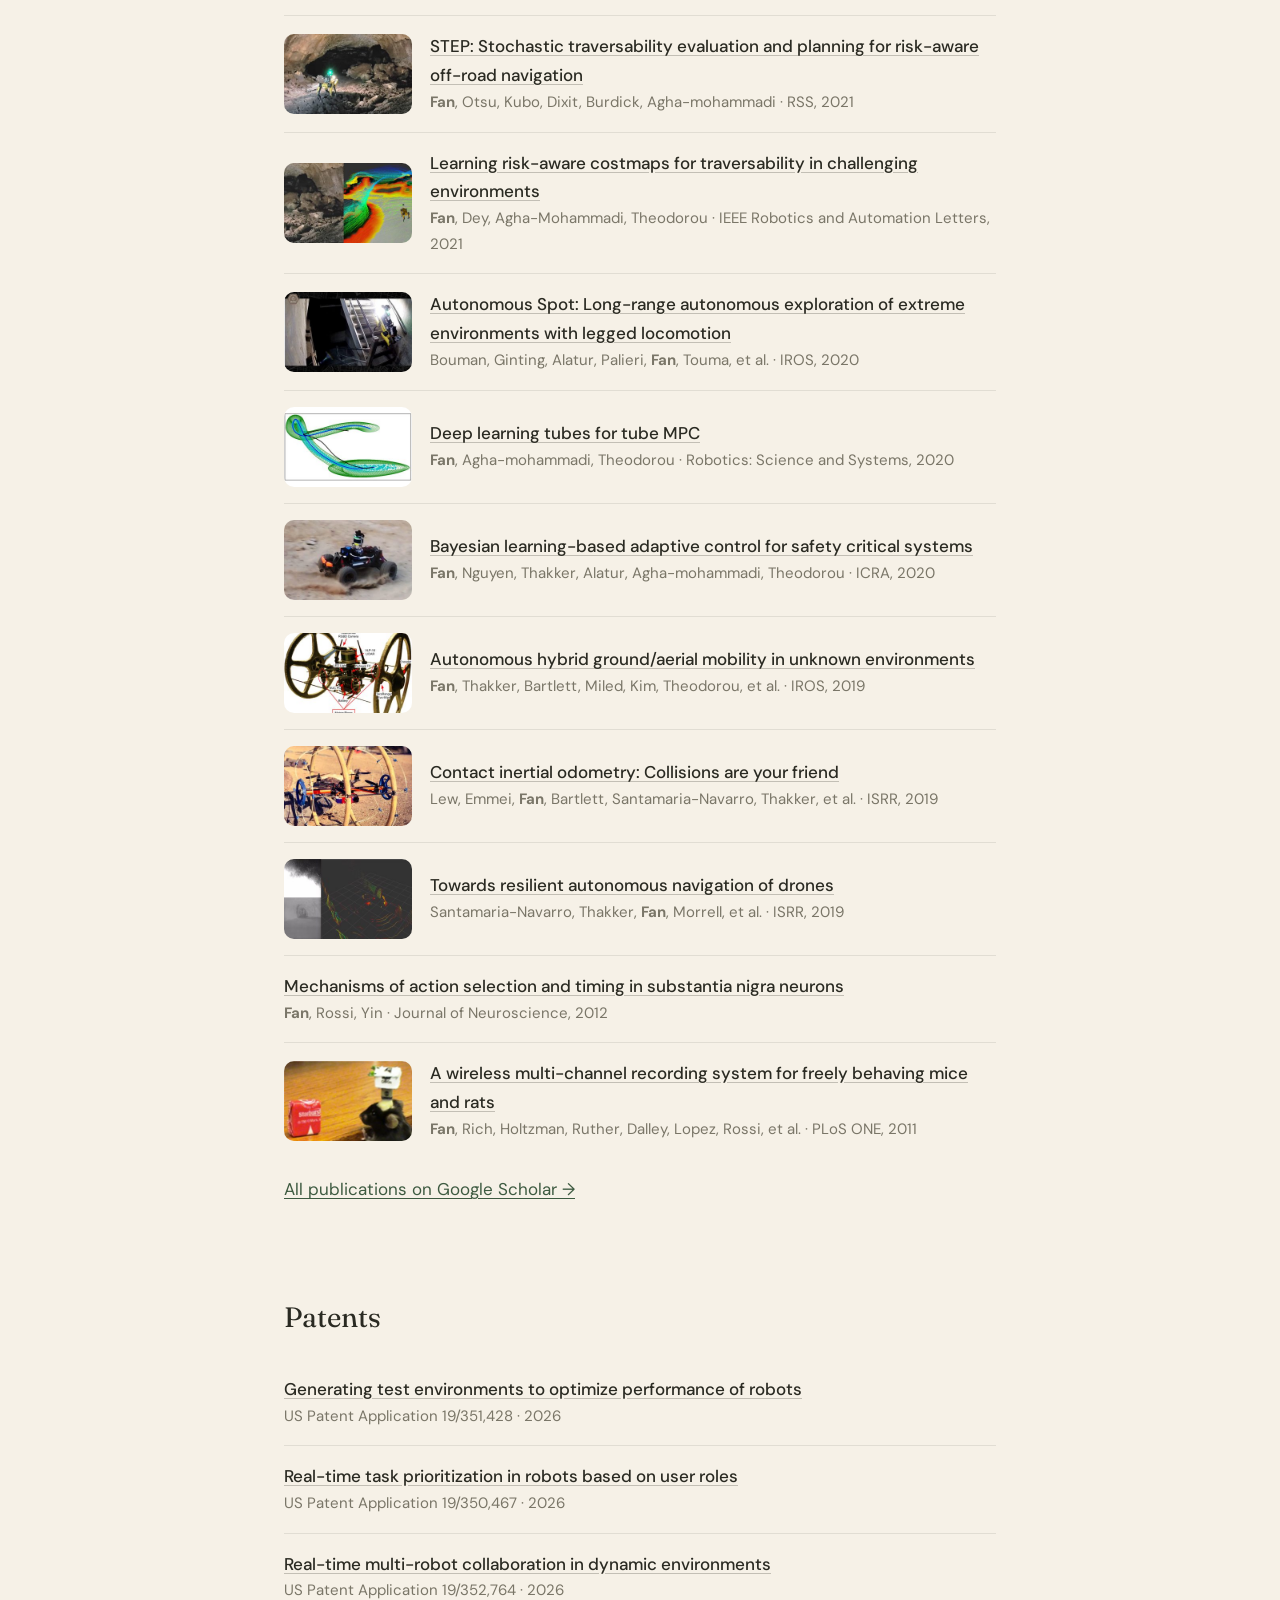
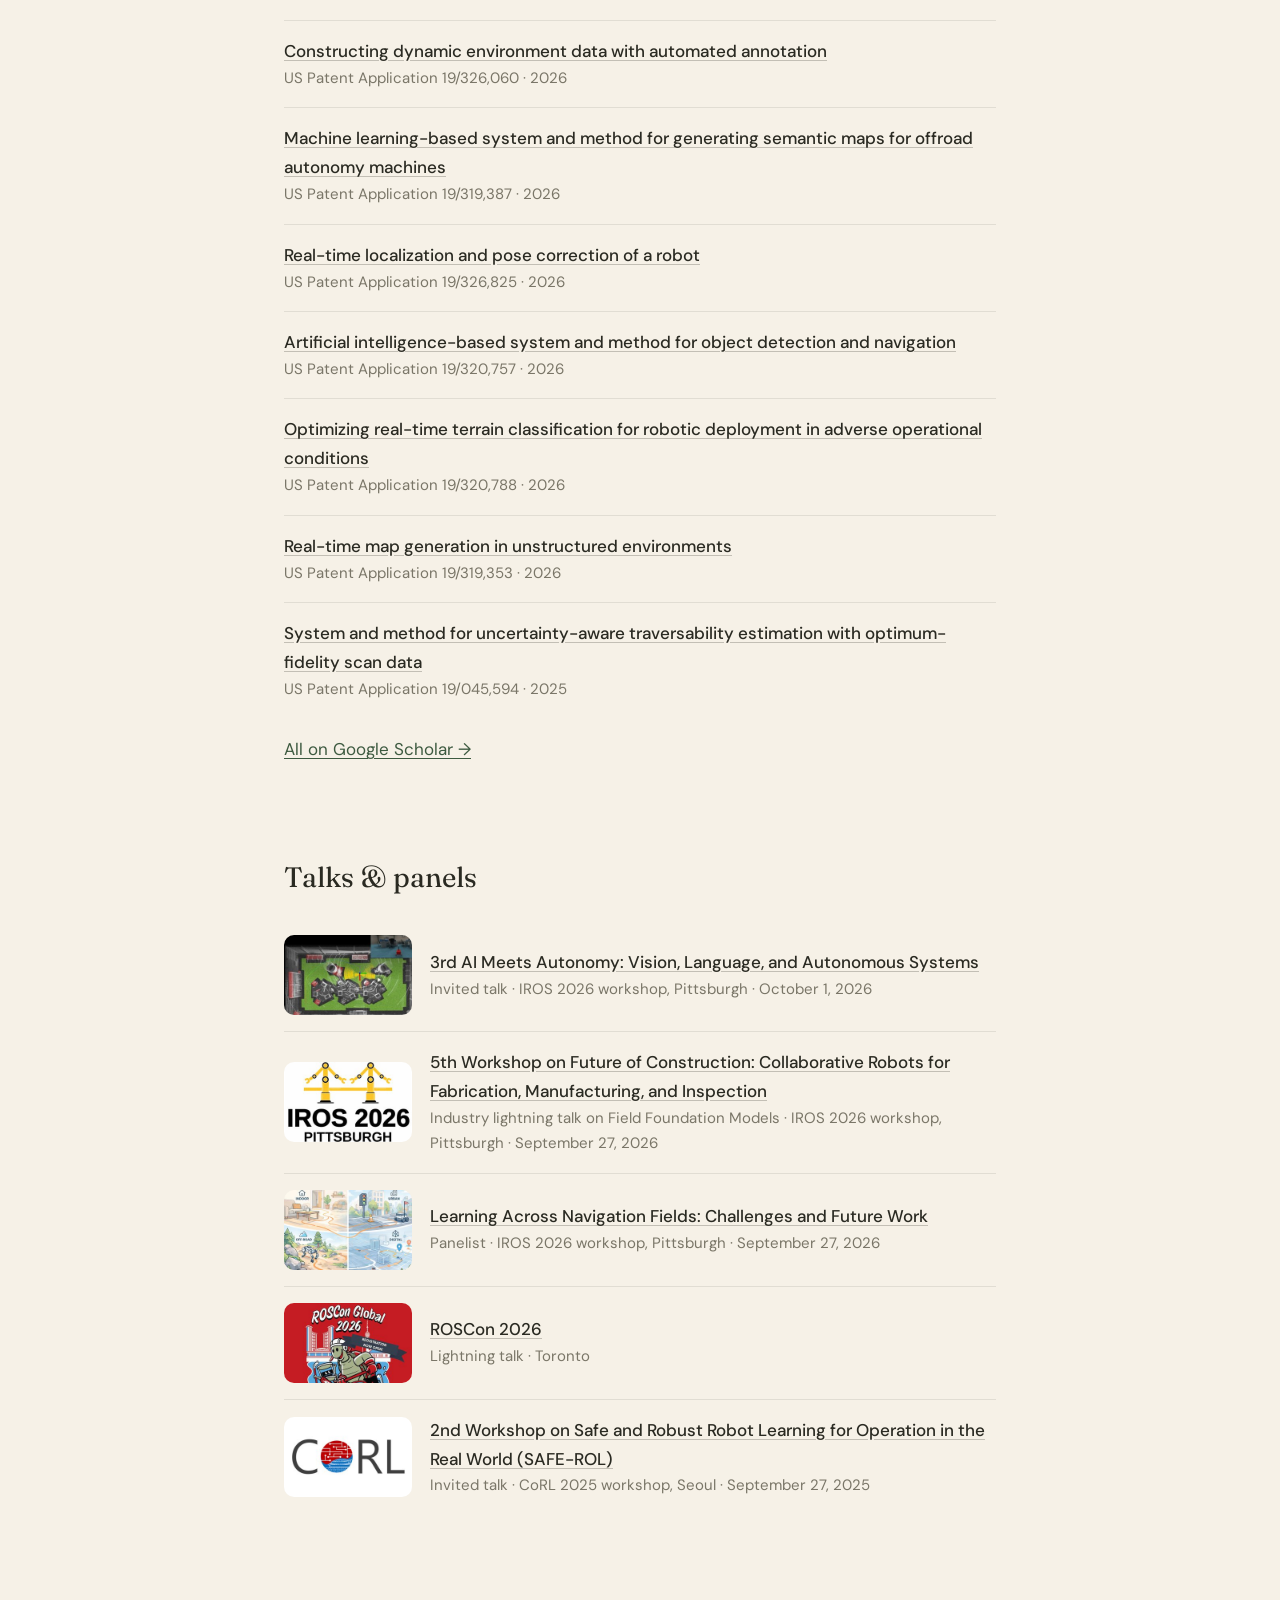
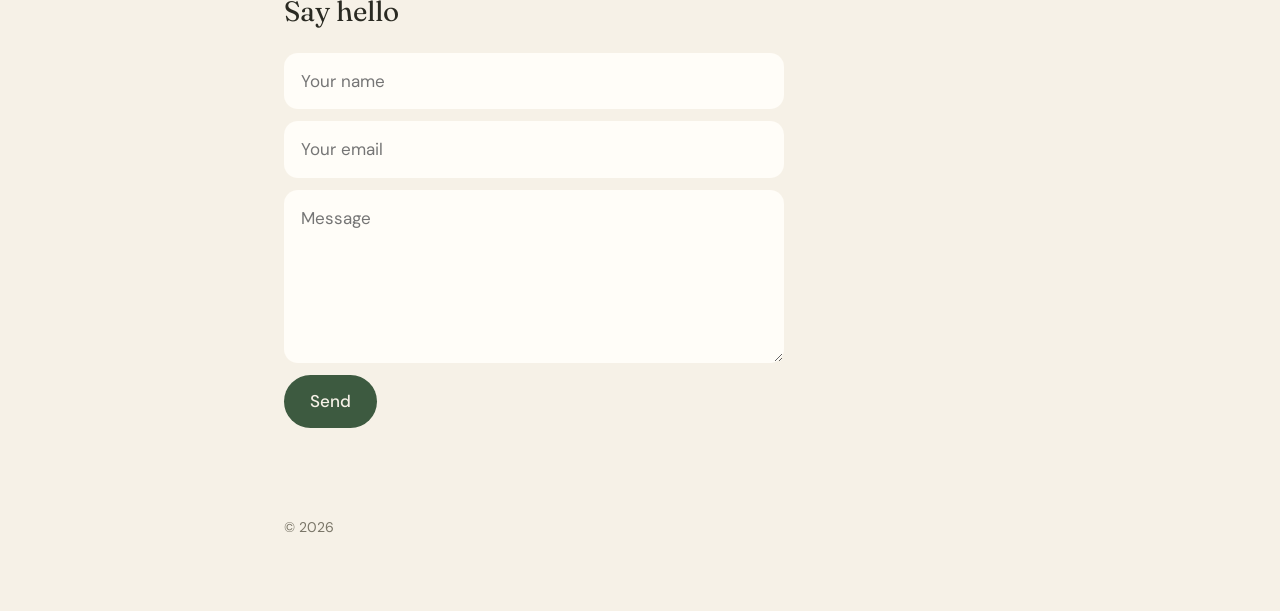
==== commit 4e4bdecc: "Mine: comms-loss control, battery drain, 2-min limit; racer: broken trails, bogging; remove other ga" ====
--- a/index.html
+++ b/index.html
@@ -44,6 +44,13 @@
 @media(max-width:520px){.has-thumb{grid-template-columns:88px 1fr;gap:14px}.thumb{width:88px;height:55px;border-radius:8px}}
 .pub .t a{color:var(--text);text-decoration-color:color-mix(in srgb,var(--text) 25%,transparent)}
 .pub .t a:hover{color:var(--accent);text-decoration-color:var(--accent)}
+header nav{display:flex;align-items:center;flex-wrap:wrap;justify-content:flex-end}
+header nav a.egg{display:inline-flex;margin-left:16px;color:var(--mute);transform-origin:50% 85%;animation:jiggle 5.5s ease-in-out infinite}
+header nav a.egg+a.egg{animation-delay:.7s}
+header nav a.egg:hover{color:var(--accent);animation:jiggle-fast .45s ease-in-out infinite}
+@keyframes jiggle{0%,78%,100%{transform:rotate(0)}82%{transform:rotate(-14deg)}86%{transform:rotate(12deg)}90%{transform:rotate(-8deg)}94%{transform:rotate(5deg)}}
+@keyframes jiggle-fast{0%,100%{transform:rotate(-11deg)}50%{transform:rotate(11deg)}}
+@media(prefers-reduced-motion:reduce){header nav a.egg{animation:none}}
 .soon{color:var(--mute)}
 form{display:grid;gap:12px;max-width:500px}
 input,textarea{font:inherit;color:var(--text);background:var(--card);border:1px solid transparent;border-radius:14px;padding:13px 16px;width:100%}
@@ -55,7 +62,7 @@
 </head>
 <body>
 <div class="wrap">
-<header><nav><a href="#work">Work</a><a href="#background">Background</a><a href="#papers">Papers</a><a href="#patents">Patents</a><a href="#talks">Talks</a><a href="#contact">Contact</a></nav></header>
+<header><nav><a href="#work">Work</a><a href="#background">Background</a><a href="#papers">Papers</a><a href="#patents">Patents</a><a href="#talks">Talks</a><a href="#contact">Contact</a><a class="egg" href="play/cave.html" title="Mine Explorer (a little game)" aria-label="Mine Explorer game"><svg viewBox="0 0 24 24" width="22" height="22" fill="none" stroke="currentColor" stroke-width="1.7" stroke-linecap="round" stroke-linejoin="round" aria-hidden="true"><path d="M2.5 20.5V13a9.5 9.5 0 0 1 19 0v7.5"/><path d="M8 5.2l1.1 4.3 1.1-3.2M14.3 5.8l1 3.6 1-2.4"/><path d="M9 20.5l1.4-4 1.6 4M15 20.5l1-2.6 1 2.6"/></svg></a><a class="egg" href="play/racer.html" title="Off-road Racer (a little game)" aria-label="Off-road Racer game"><svg viewBox="0 0 24 24" width="24" height="24" fill="none" stroke="currentColor" stroke-width="1.7" stroke-linecap="round" stroke-linejoin="round" aria-hidden="true"><path d="M2.5 16v-3.2l2.4-.8 2.2-3.6h7.2l3.1 3.4 3.6.9V16"/><path d="M2.5 16h1.9M8.6 16h6.8M19.6 16h1.9"/><circle cx="6.5" cy="16.4" r="2.1"/><circle cx="17.5" cy="16.4" r="2.1"/><path d="M9 8.6v3.3h5.4l-2.5-3.3"/></svg></a></nav></header>
 
 <div class="hero">
 <div class="hero-top"><img class="headshot" src="headshot.png" alt="David D. Fan" width="136" height="136"><h1>David D. Fan</h1></div>
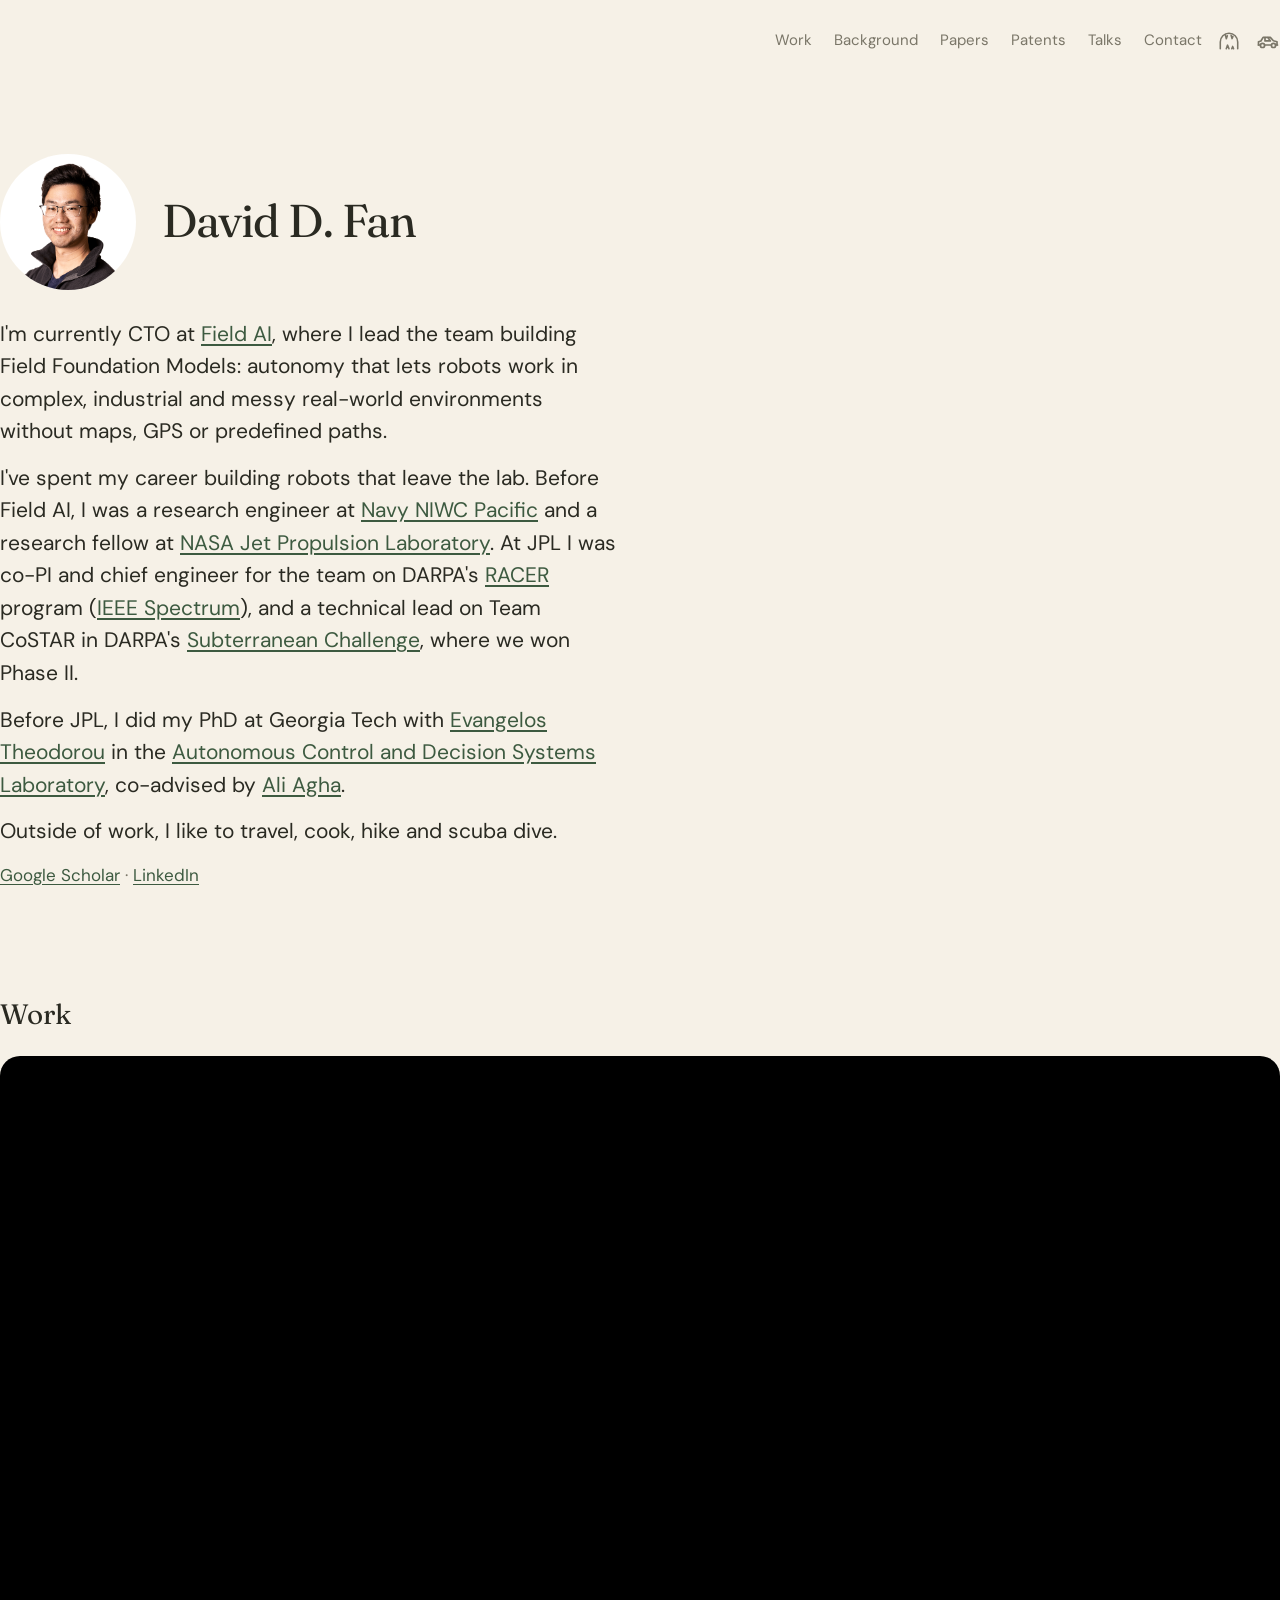
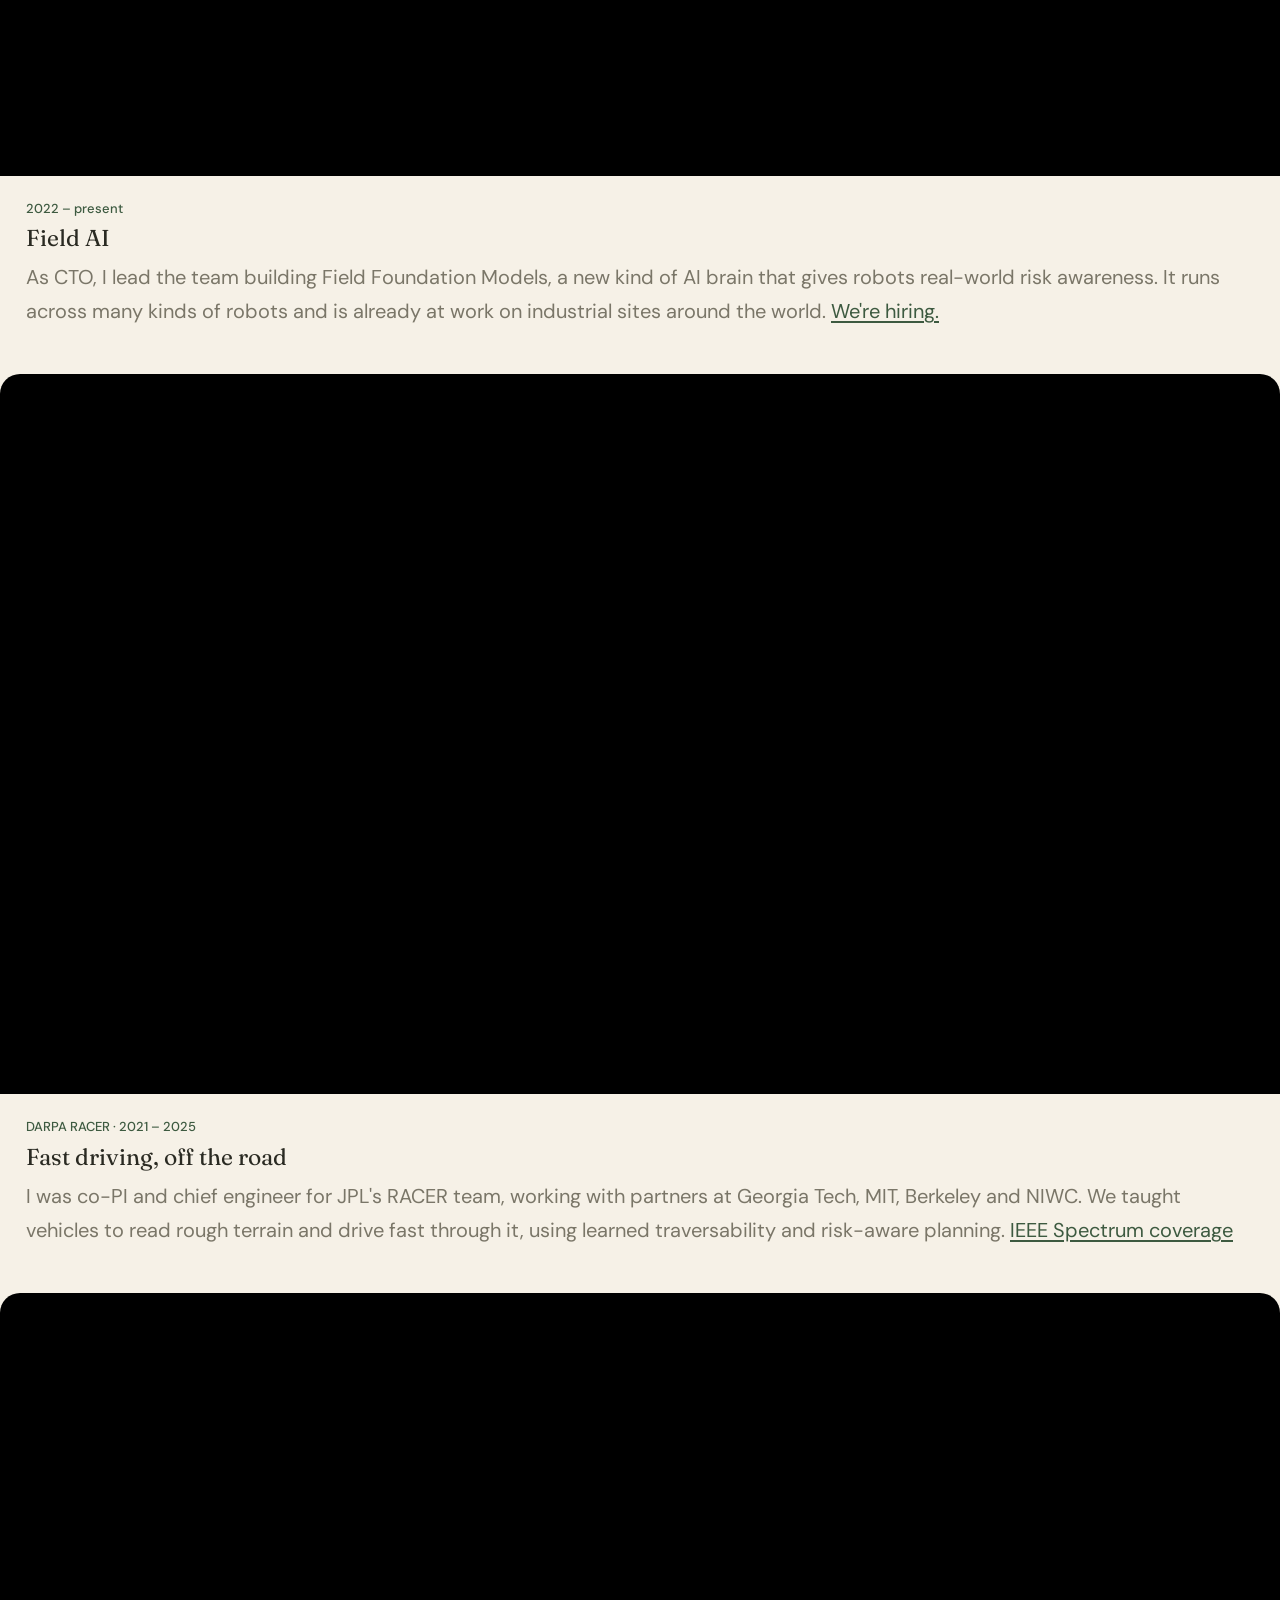
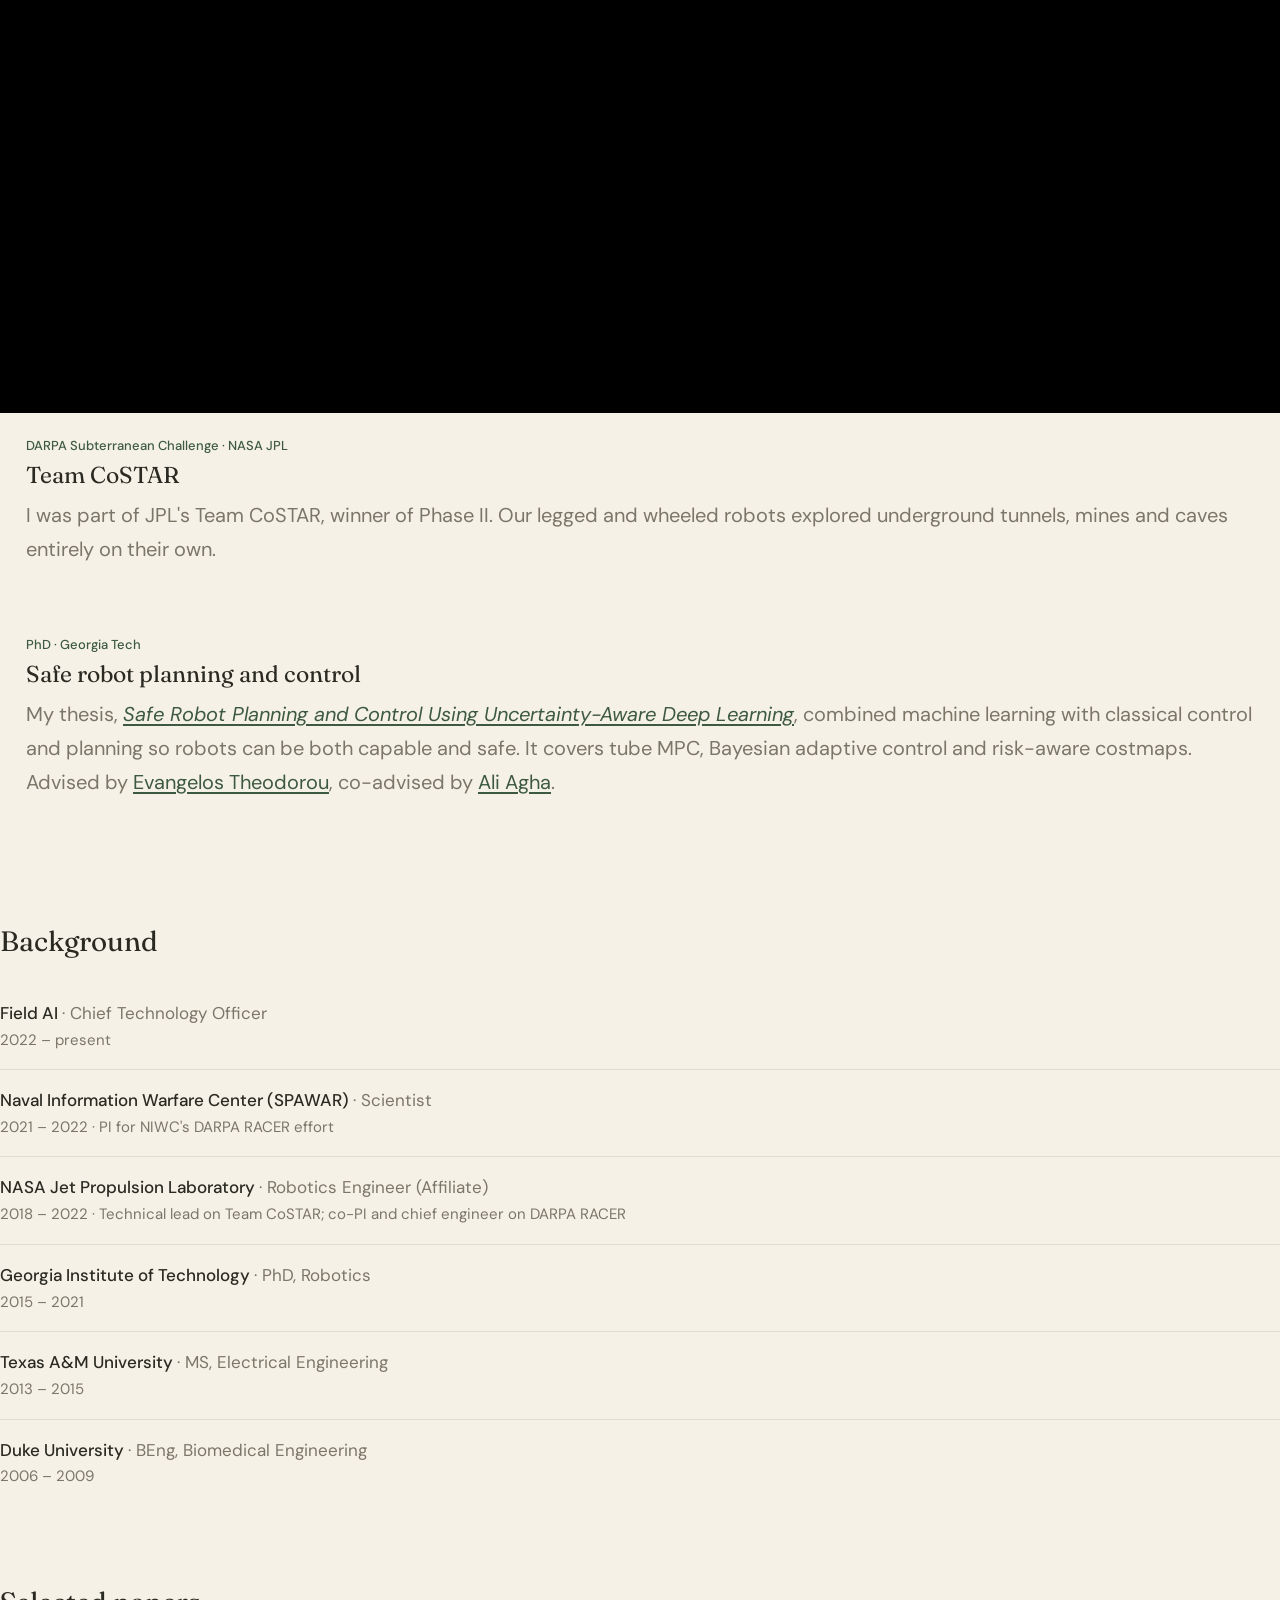
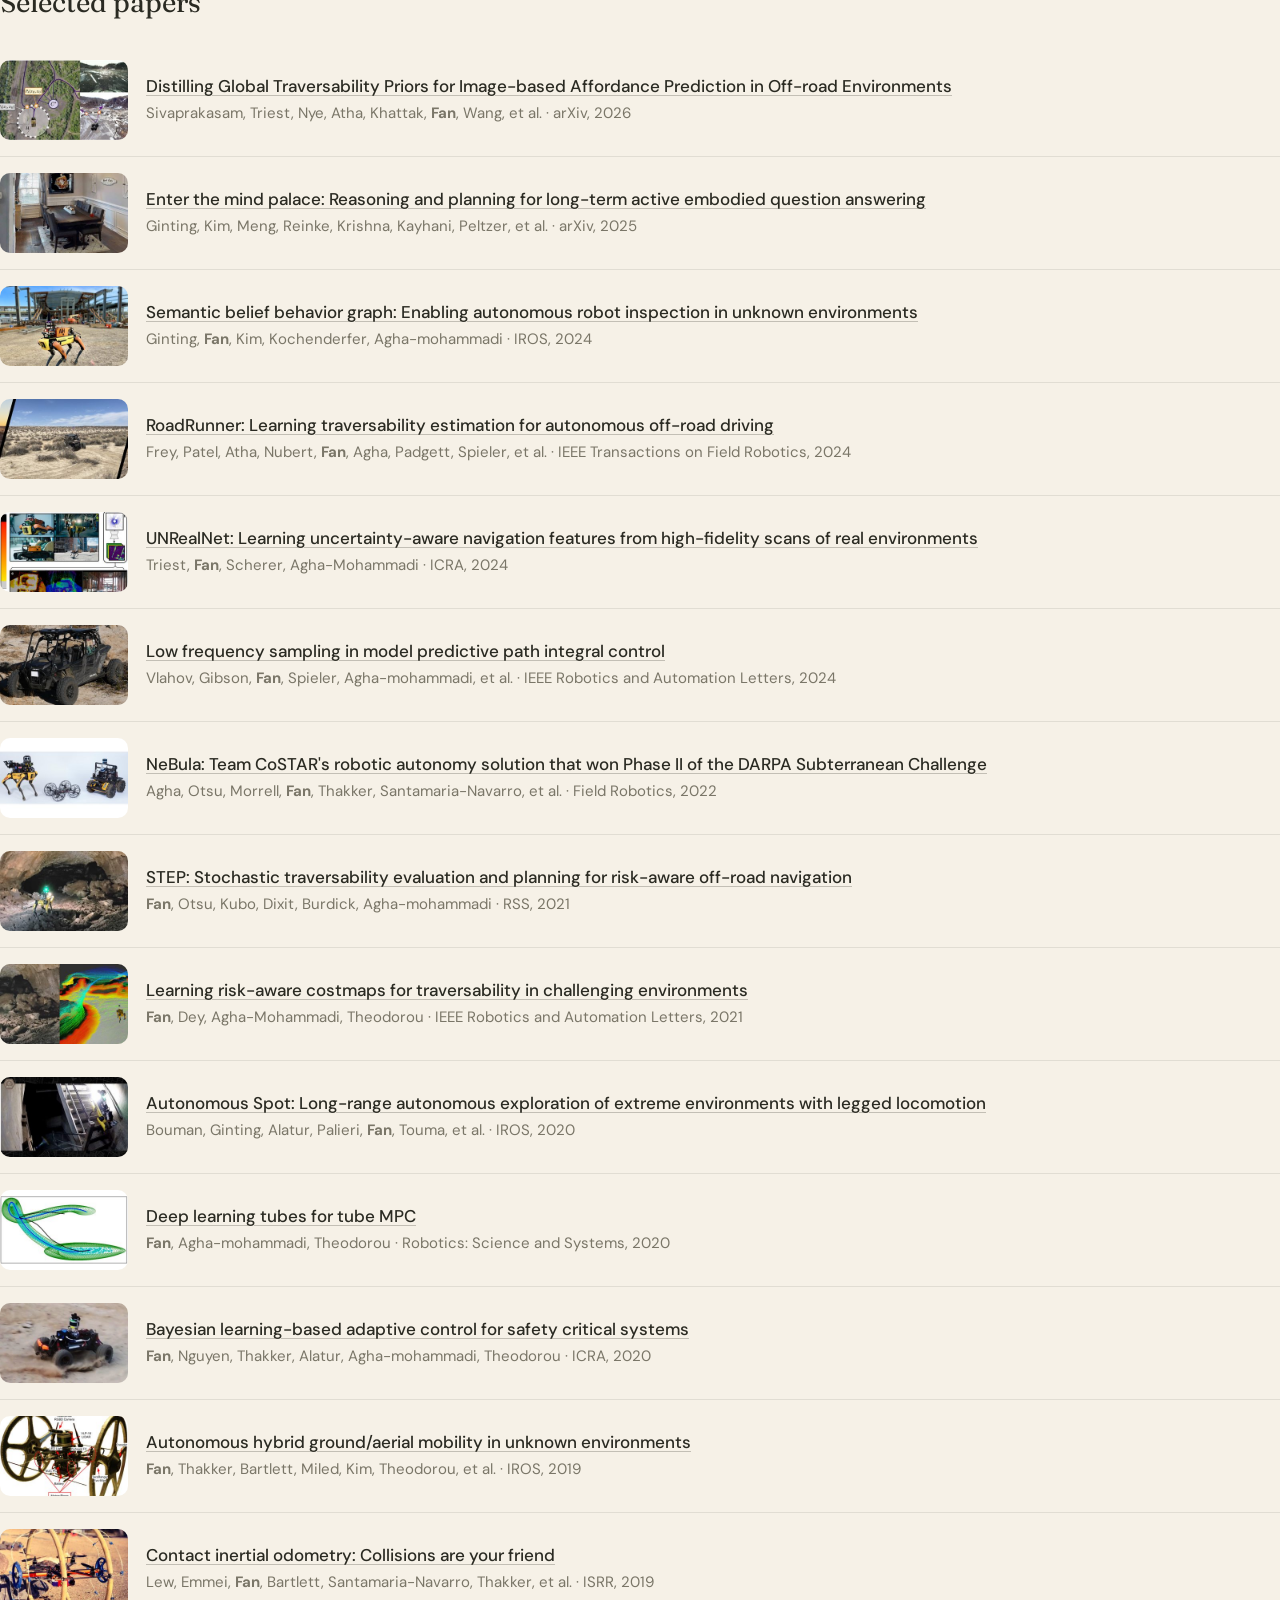
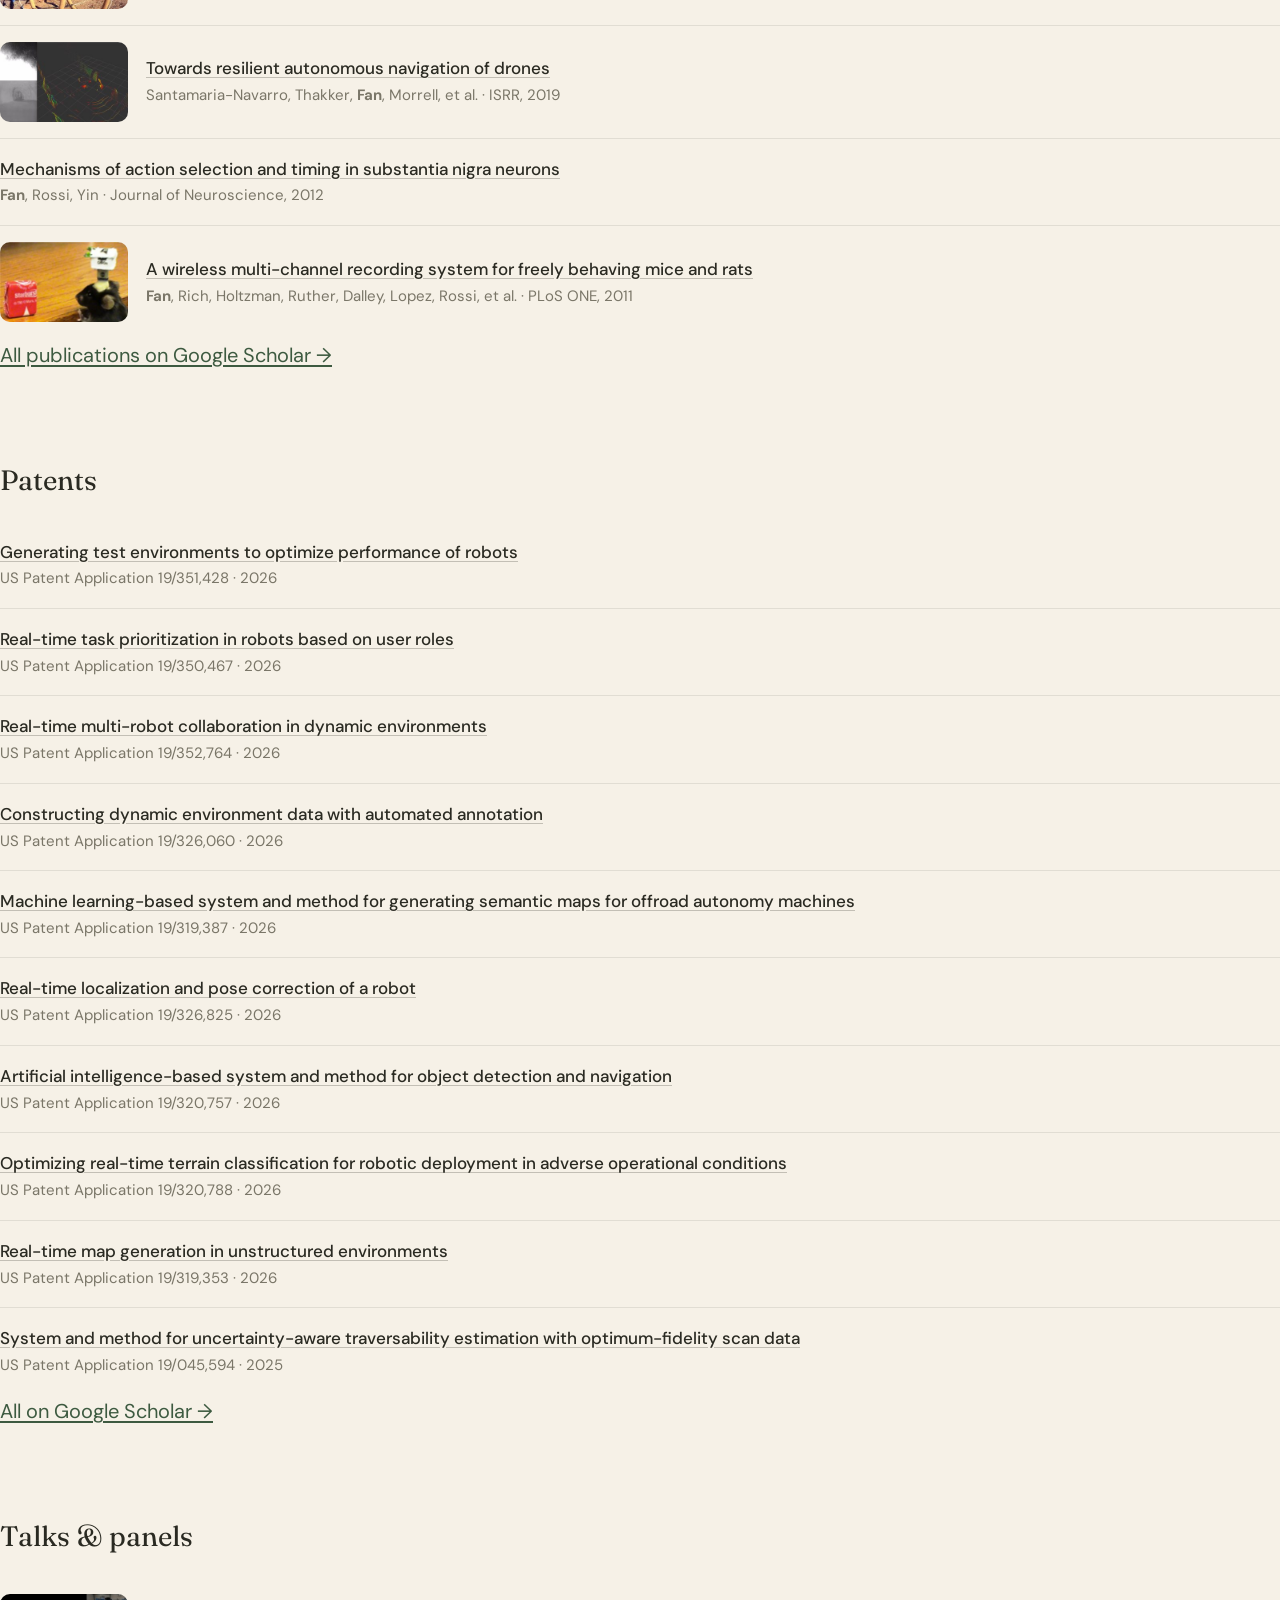
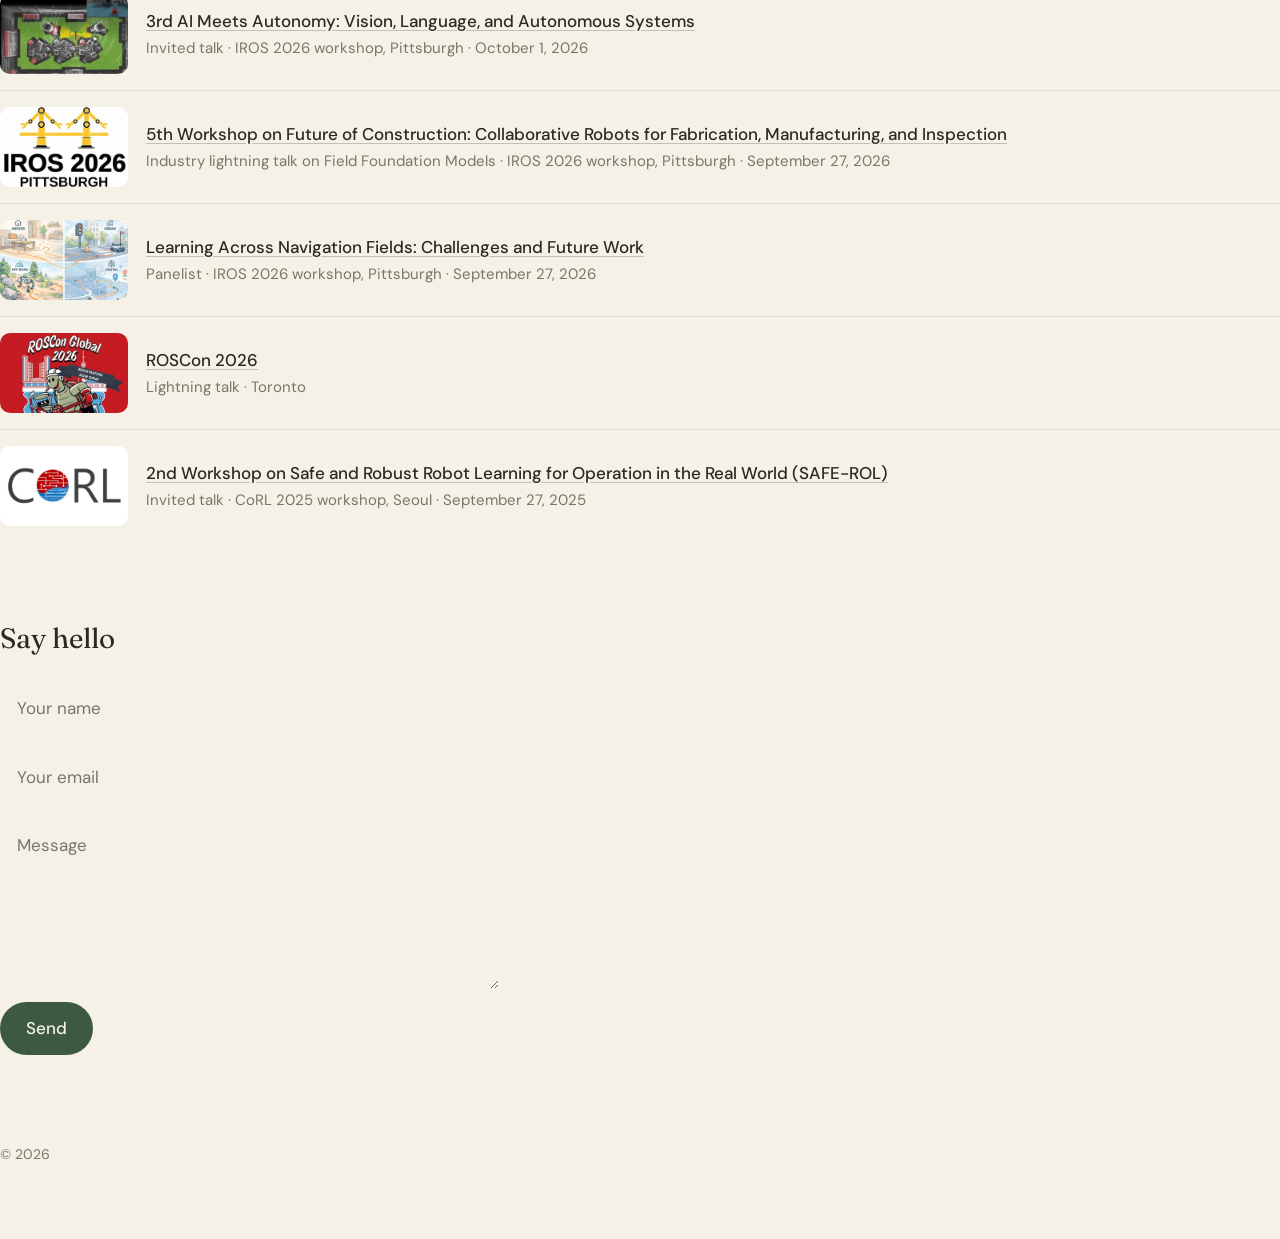
==== commit ca611a35: "Publish full site and games Co-Authored-By: Claude Sonnet 5.5 <noreply@anthropic.com>" ====
--- a/index.html
+++ b/index.html
@@ -7,13 +7,16 @@
 <meta name="description" content="David D. Fan is CTO of Field AI. He builds autonomous robots for the field and previously led work on DARPA SubT and RACER at NASA JPL and NIWC.">
 <link rel="preconnect" href="https://fonts.googleapis.com">
 <link rel="preconnect" href="https://fonts.gstatic.com" crossorigin>
-<link href="https://fonts.googleapis.com/css2?family=DM+Sans:ital,opsz,wght@0,9..40,400;0,9..40,500;0,9..40,600&family=Fraunces:opsz,wght@9..144,400;9..144,500&display=swap" rel="stylesheet">
+<link href="https://fonts.googleapis.com/css2?family=DM+Sans:opsz,wght@9..40,400;9..40,500&family=Fraunces:opsz,wght@9..144,400&display=swap" rel="stylesheet">
 <style>
-:root{--bg:#f6f1e7;--text:#2a2a22;--mute:#7a7668;--accent:#3d5a40;--card:#fffdf8}
-@media(prefers-color-scheme:dark){:root{--bg:#1a1b16;--text:#ebe8dc;--mute:#a09c8c;--accent:#a3c9a6;--card:#22241d}}
+:root{--bg:#f6f1e7;--text:#2a2a22;--mute:#7a7668;--accent:#3d5a40}
+@media(prefers-color-scheme:dark){:root{--bg:#1a1b16;--text:#ebe8dc;--mute:#a09c8c;--accent:#a3c9a6}}
 *{box-sizing:border-box}
-body{margin:0;background:var(--bg);color:var(--text);font:17px/1.7 "DM Sans",system-ui,sans-serif;-webkit-font-smoothing:antialiased}
-.wrap{max-width:760px;margin:0 auto;padding:0 24px}
+body{margin:0;min-height:100vh;display:grid;place-items:center;background:var(--bg);color:var(--text);font:17px/1.7 "DM Sans",system-ui,sans-serif;-webkit-font-smoothing:antialiased}
+main{max-width:620px;padding:48px 24px}
+h1{font:400 clamp(40px,8vw,64px)/1.05 Fraunces,Georgia,serif;letter-spacing:-.02em;margin:0 0 16px}
+p{margin:0 0 12px;font-size:20px}
+.mute{color:var(--mute);font-size:16px;margin-top:28px}
 a{color:var(--accent);text-underline-offset:3px}
 header{padding:28px 0;display:flex;justify-content:flex-end;align-items:center;font-size:15px}
 header nav a{margin-left:22px;color:var(--mute);text-decoration:none}header nav a:hover{color:var(--text)}
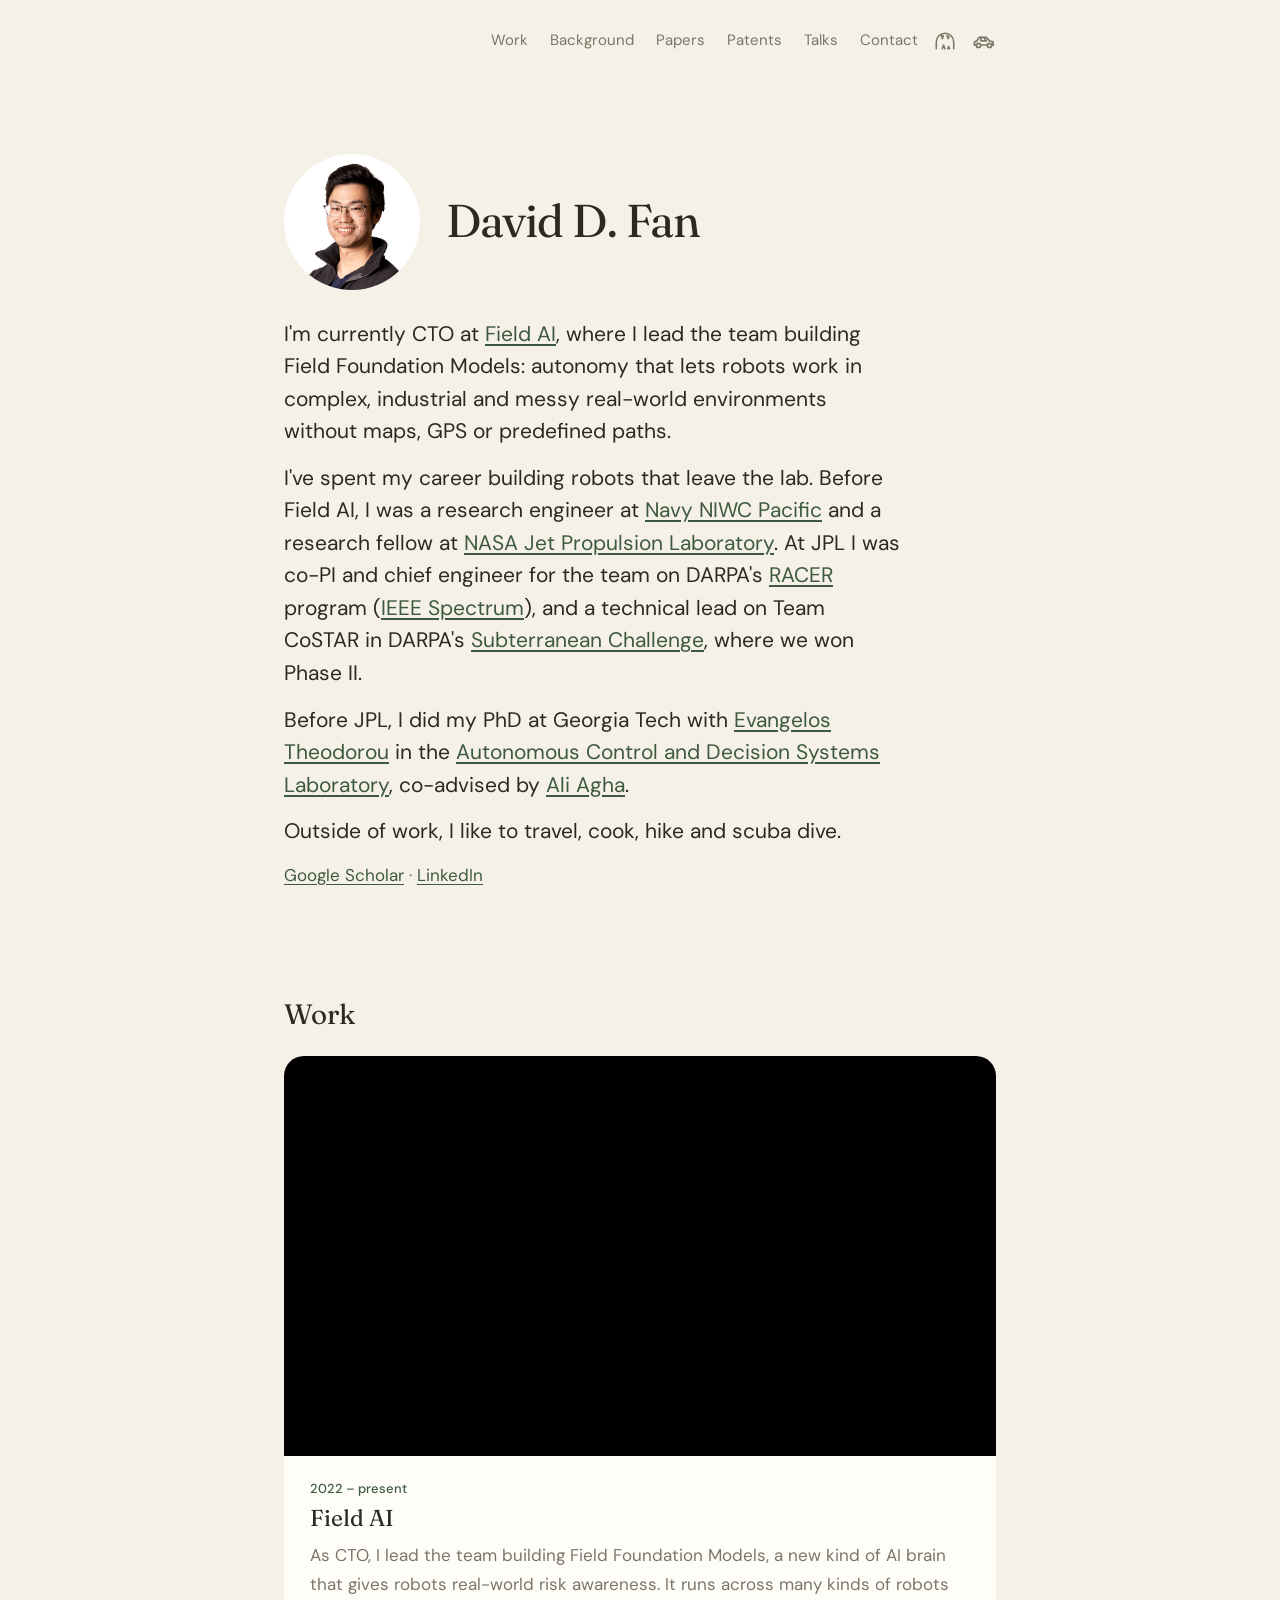
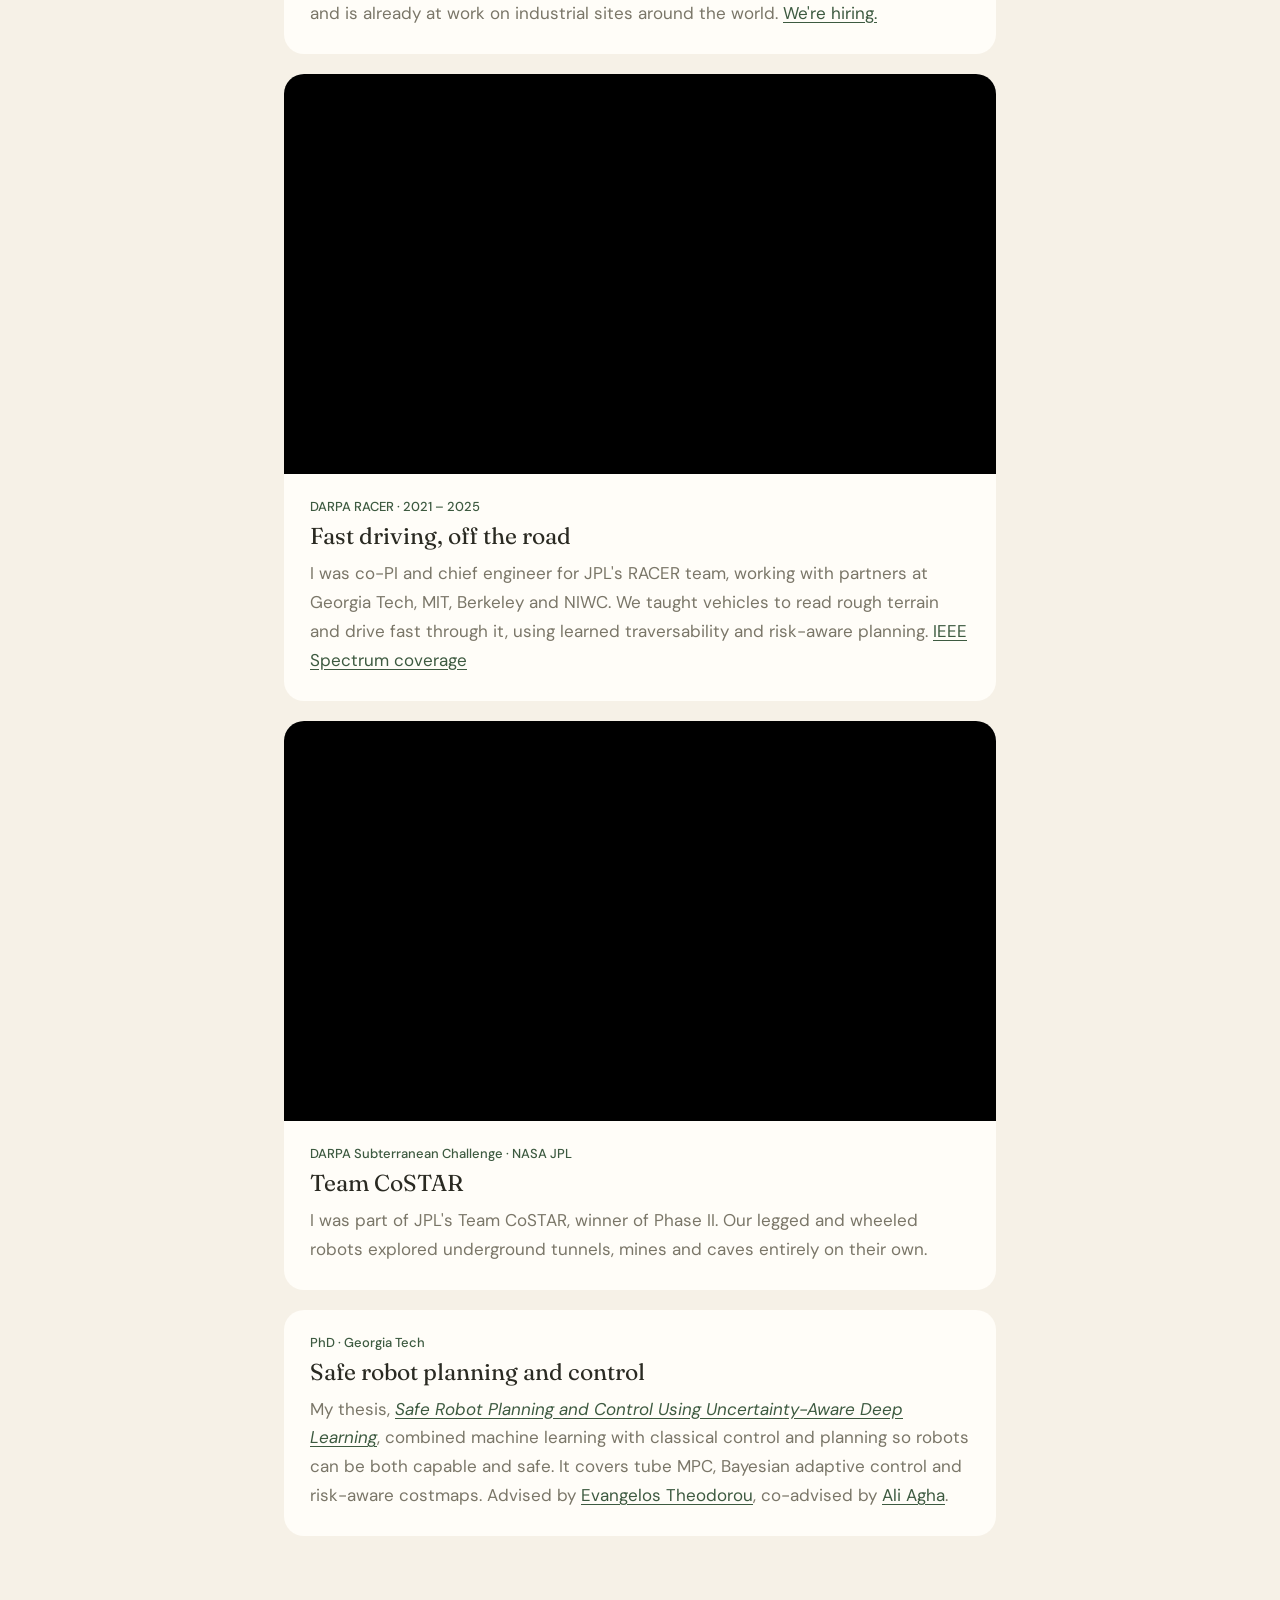
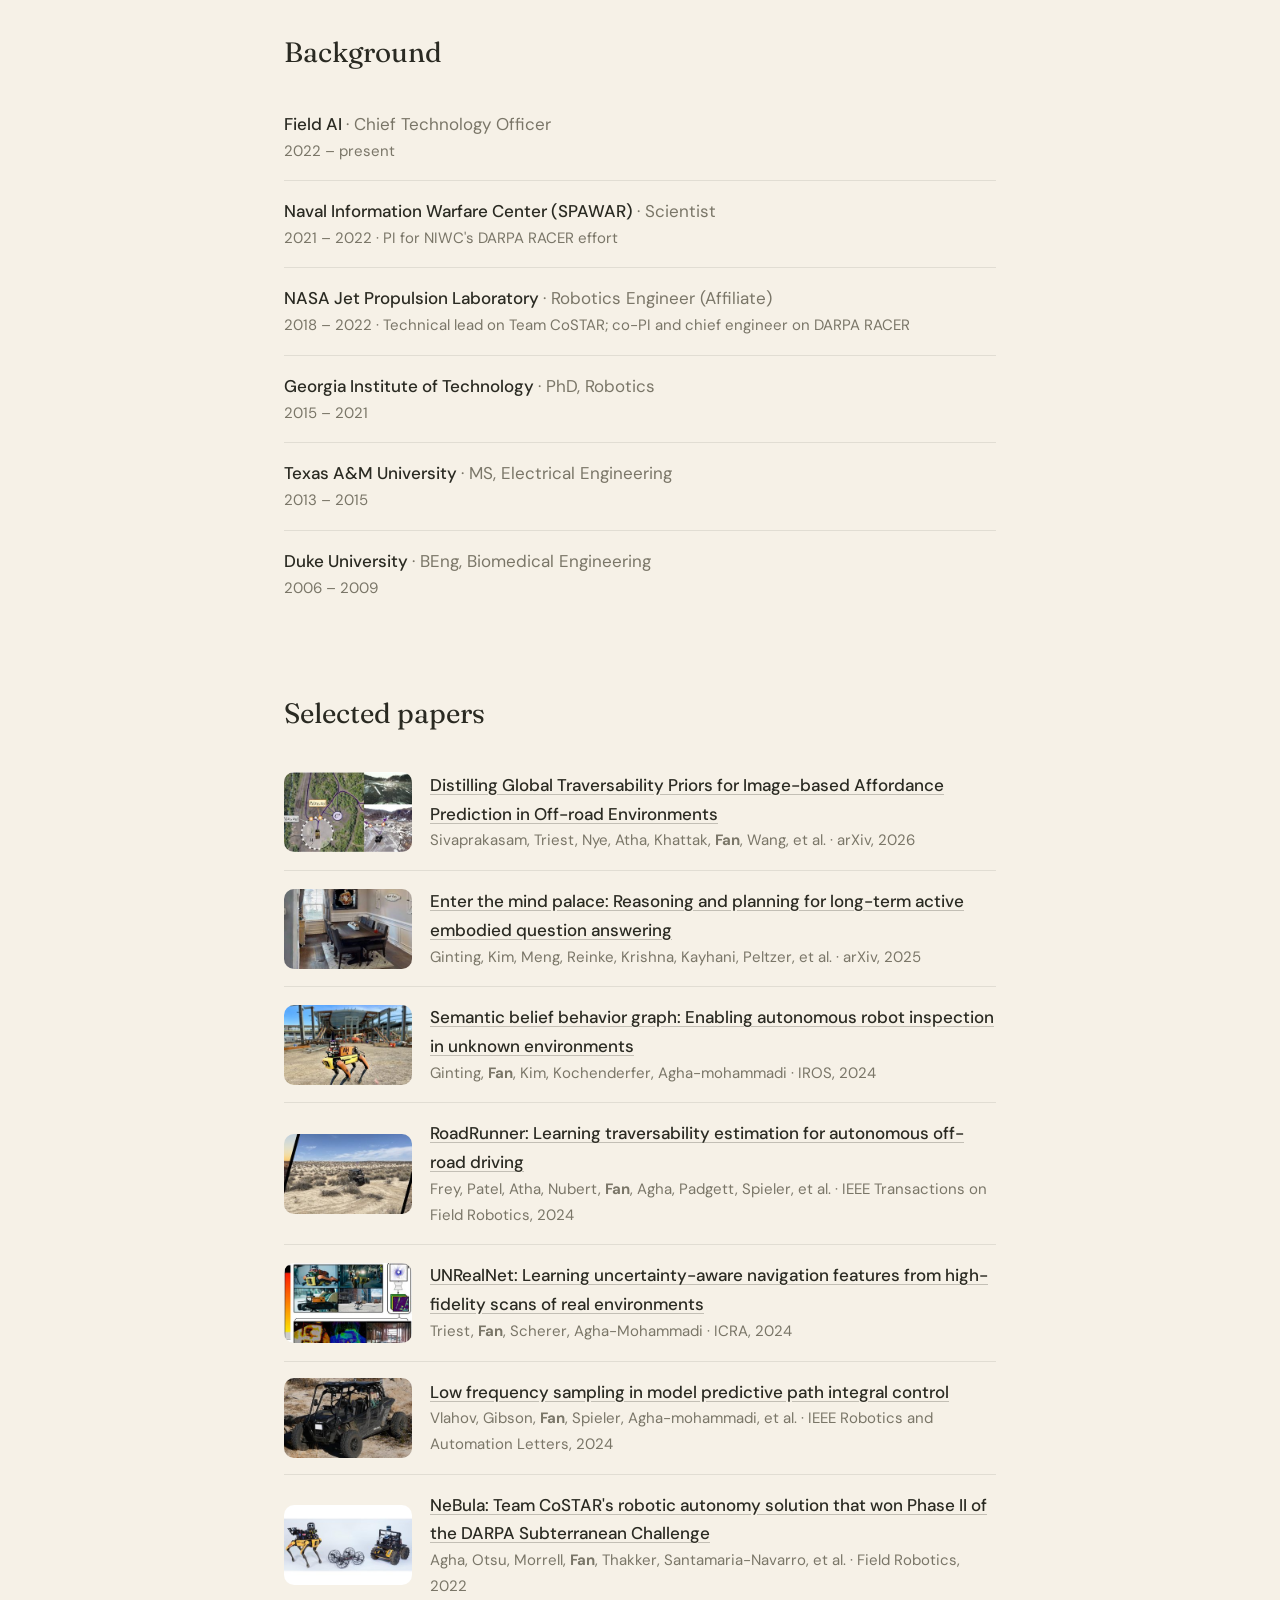
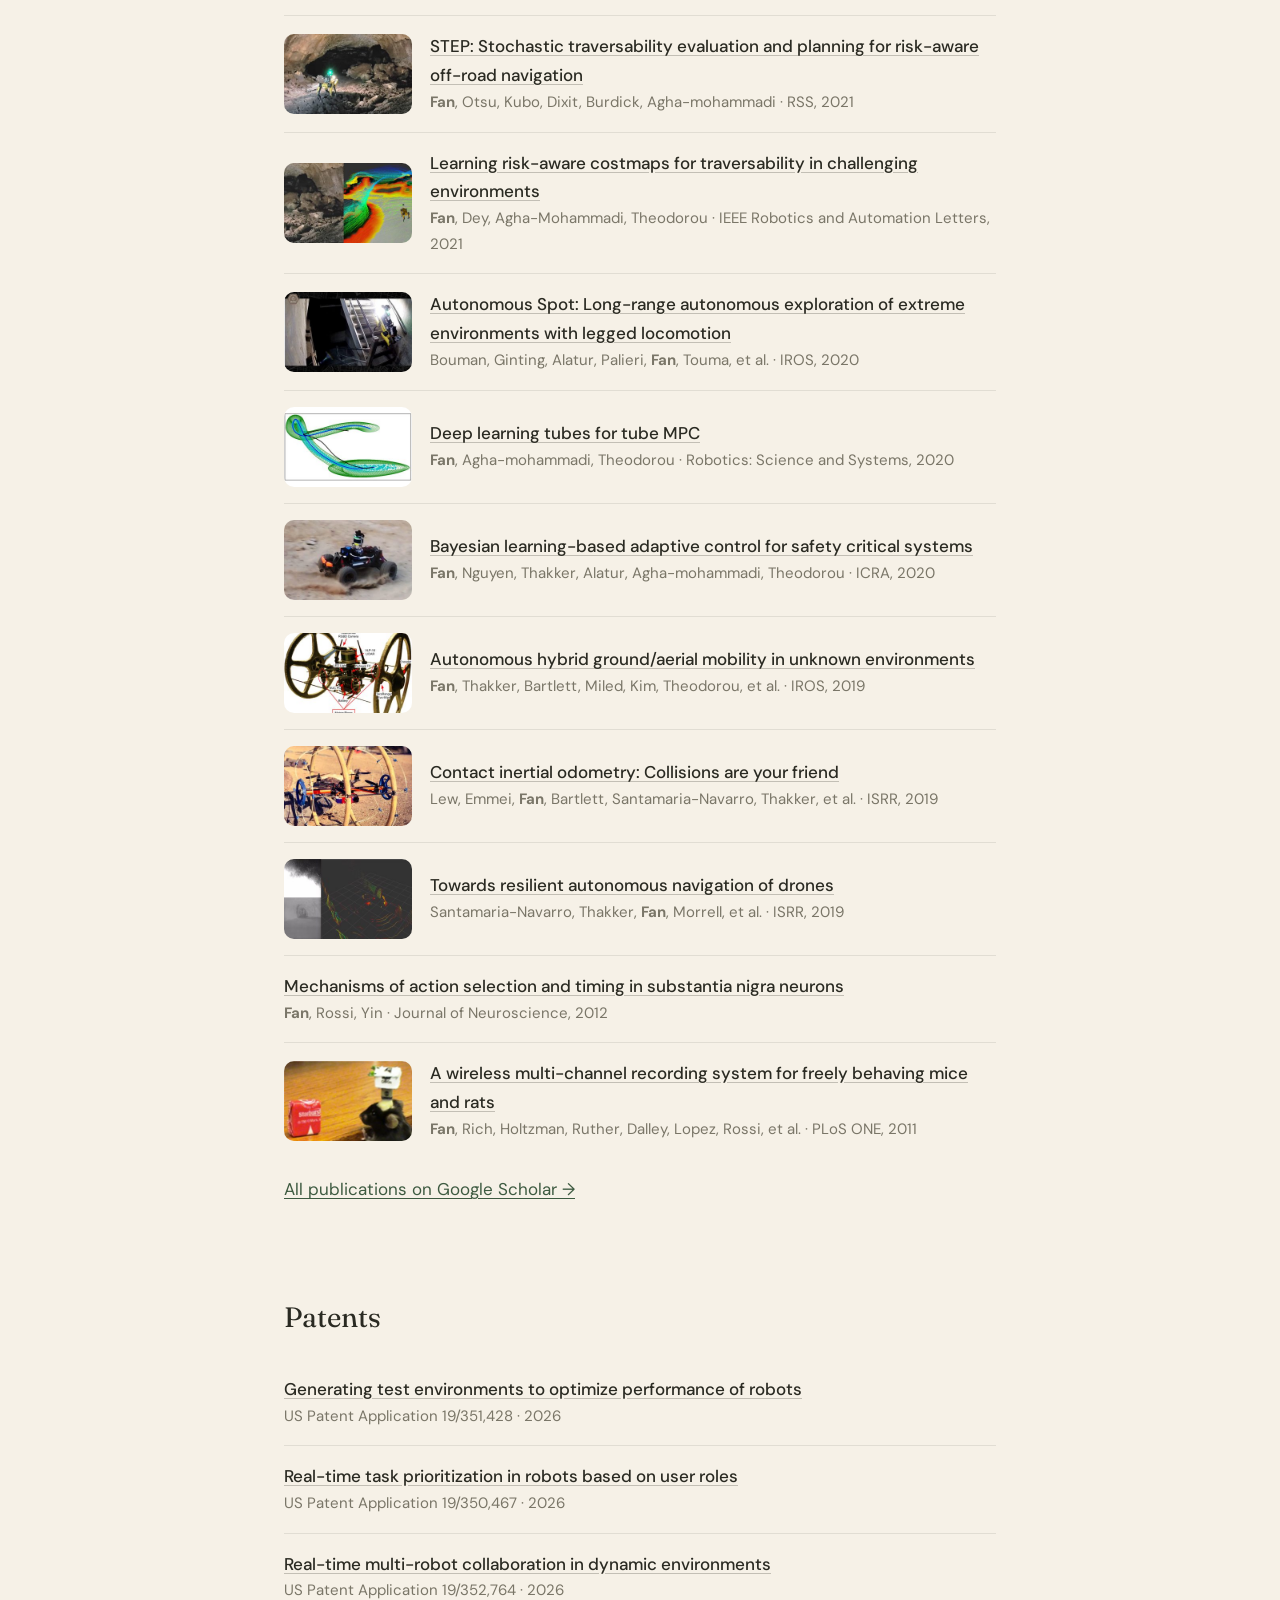
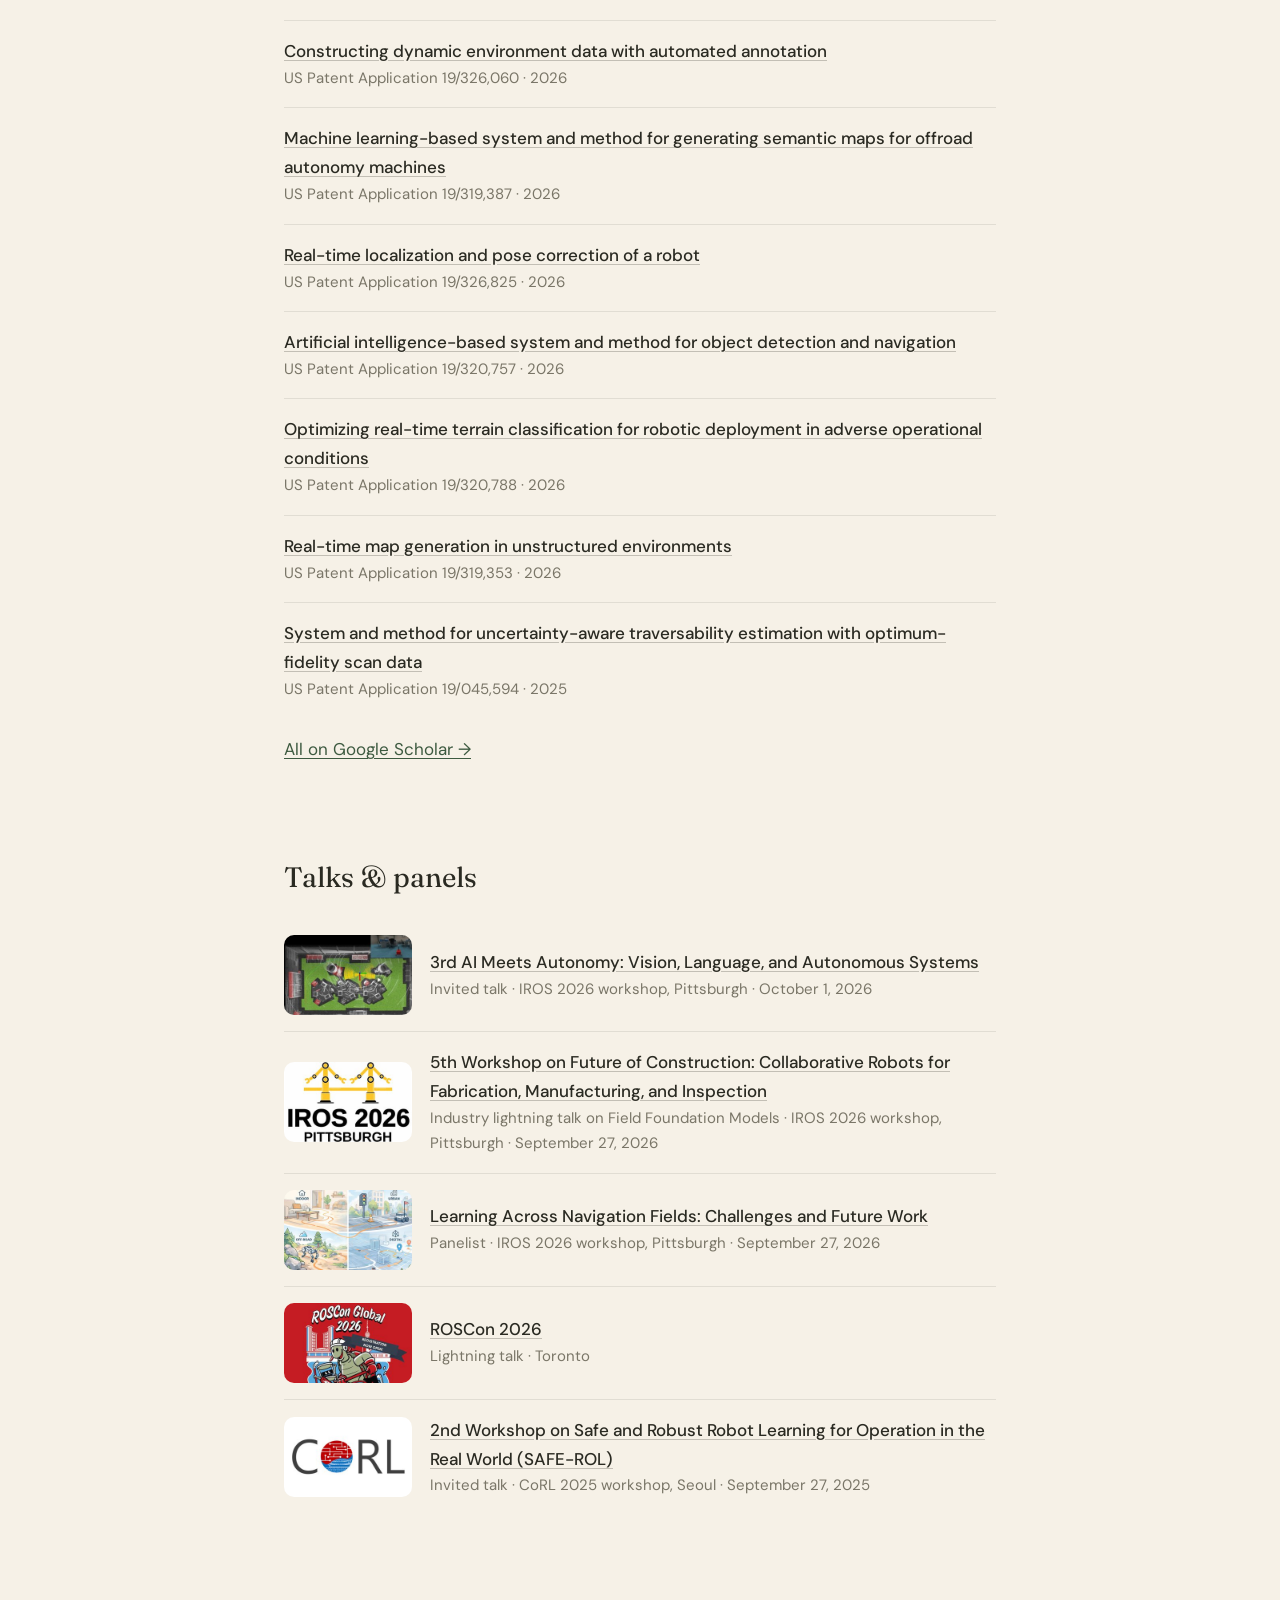
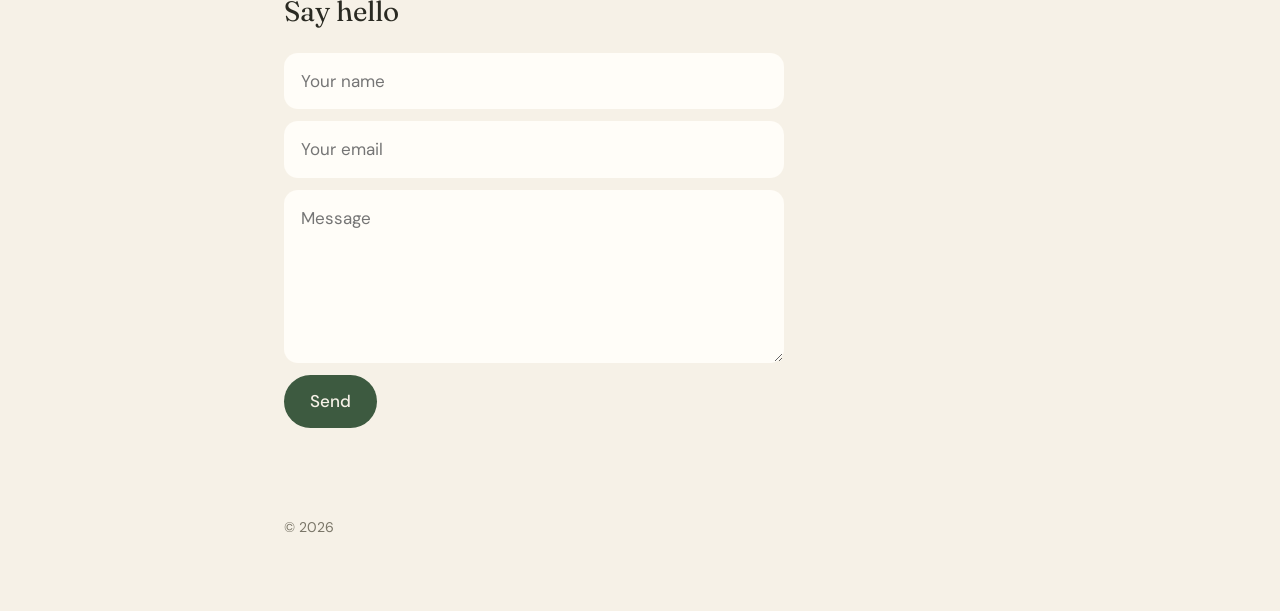
==== commit 5eb8a7b8: "Use draft index.html as published page Co-Authored-By: Claude Sonnet 5.5 <noreply@anthropic.com>" ====
--- a/index.html
+++ b/index.html
@@ -7,16 +7,13 @@
 <meta name="description" content="David D. Fan is CTO of Field AI. He builds autonomous robots for the field and previously led work on DARPA SubT and RACER at NASA JPL and NIWC.">
 <link rel="preconnect" href="https://fonts.googleapis.com">
 <link rel="preconnect" href="https://fonts.gstatic.com" crossorigin>
-<link href="https://fonts.googleapis.com/css2?family=DM+Sans:opsz,wght@9..40,400;9..40,500&family=Fraunces:opsz,wght@9..144,400&display=swap" rel="stylesheet">
+<link href="https://fonts.googleapis.com/css2?family=DM+Sans:ital,opsz,wght@0,9..40,400;0,9..40,500;0,9..40,600&family=Fraunces:opsz,wght@9..144,400;9..144,500&display=swap" rel="stylesheet">
 <style>
-:root{--bg:#f6f1e7;--text:#2a2a22;--mute:#7a7668;--accent:#3d5a40}
-@media(prefers-color-scheme:dark){:root{--bg:#1a1b16;--text:#ebe8dc;--mute:#a09c8c;--accent:#a3c9a6}}
+:root{--bg:#f6f1e7;--text:#2a2a22;--mute:#7a7668;--accent:#3d5a40;--card:#fffdf8}
+@media(prefers-color-scheme:dark){:root{--bg:#1a1b16;--text:#ebe8dc;--mute:#a09c8c;--accent:#a3c9a6;--card:#22241d}}
 *{box-sizing:border-box}
-body{margin:0;min-height:100vh;display:grid;place-items:center;background:var(--bg);color:var(--text);font:17px/1.7 "DM Sans",system-ui,sans-serif;-webkit-font-smoothing:antialiased}
-main{max-width:620px;padding:48px 24px}
-h1{font:400 clamp(40px,8vw,64px)/1.05 Fraunces,Georgia,serif;letter-spacing:-.02em;margin:0 0 16px}
-p{margin:0 0 12px;font-size:20px}
-.mute{color:var(--mute);font-size:16px;margin-top:28px}
+body{margin:0;background:var(--bg);color:var(--text);font:17px/1.7 "DM Sans",system-ui,sans-serif;-webkit-font-smoothing:antialiased}
+.wrap{max-width:760px;margin:0 auto;padding:0 24px}
 a{color:var(--accent);text-underline-offset:3px}
 header{padding:28px 0;display:flex;justify-content:flex-end;align-items:center;font-size:15px}
 header nav a{margin-left:22px;color:var(--mute);text-decoration:none}header nav a:hover{color:var(--text)}
